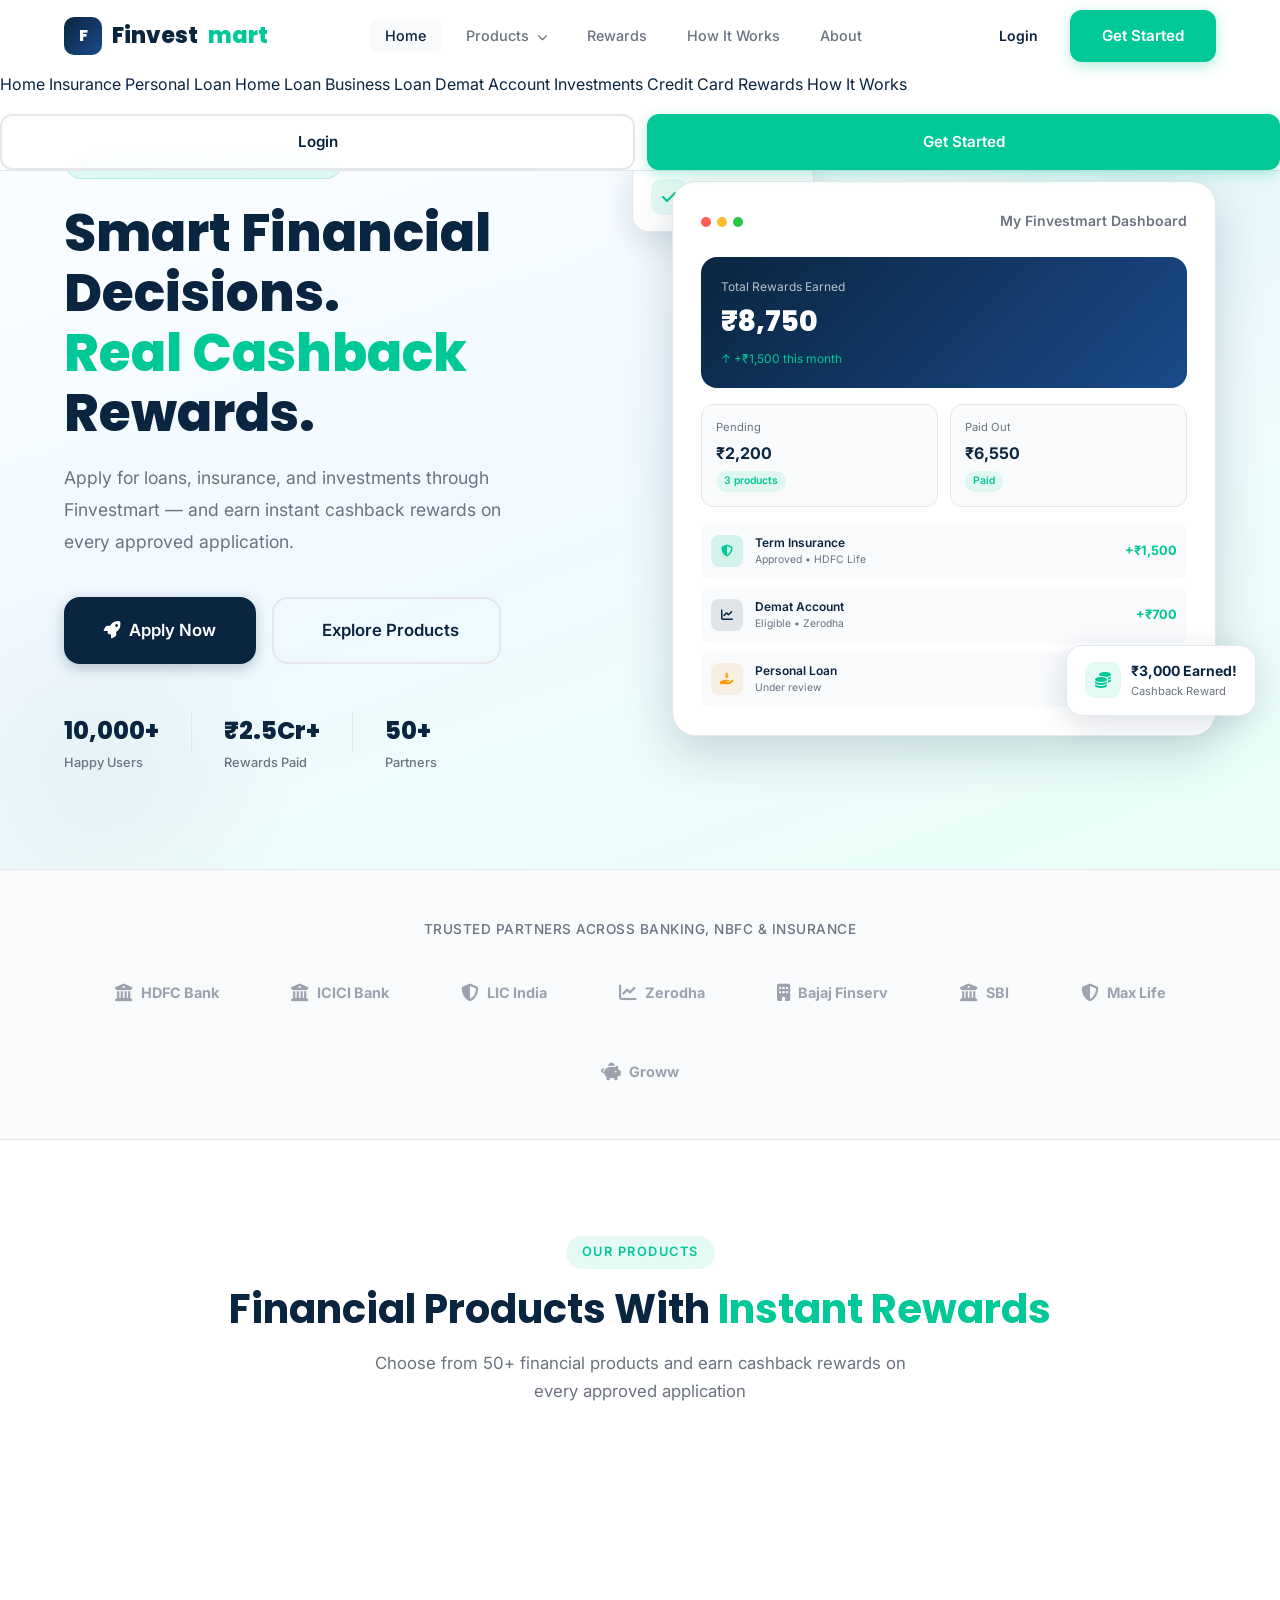
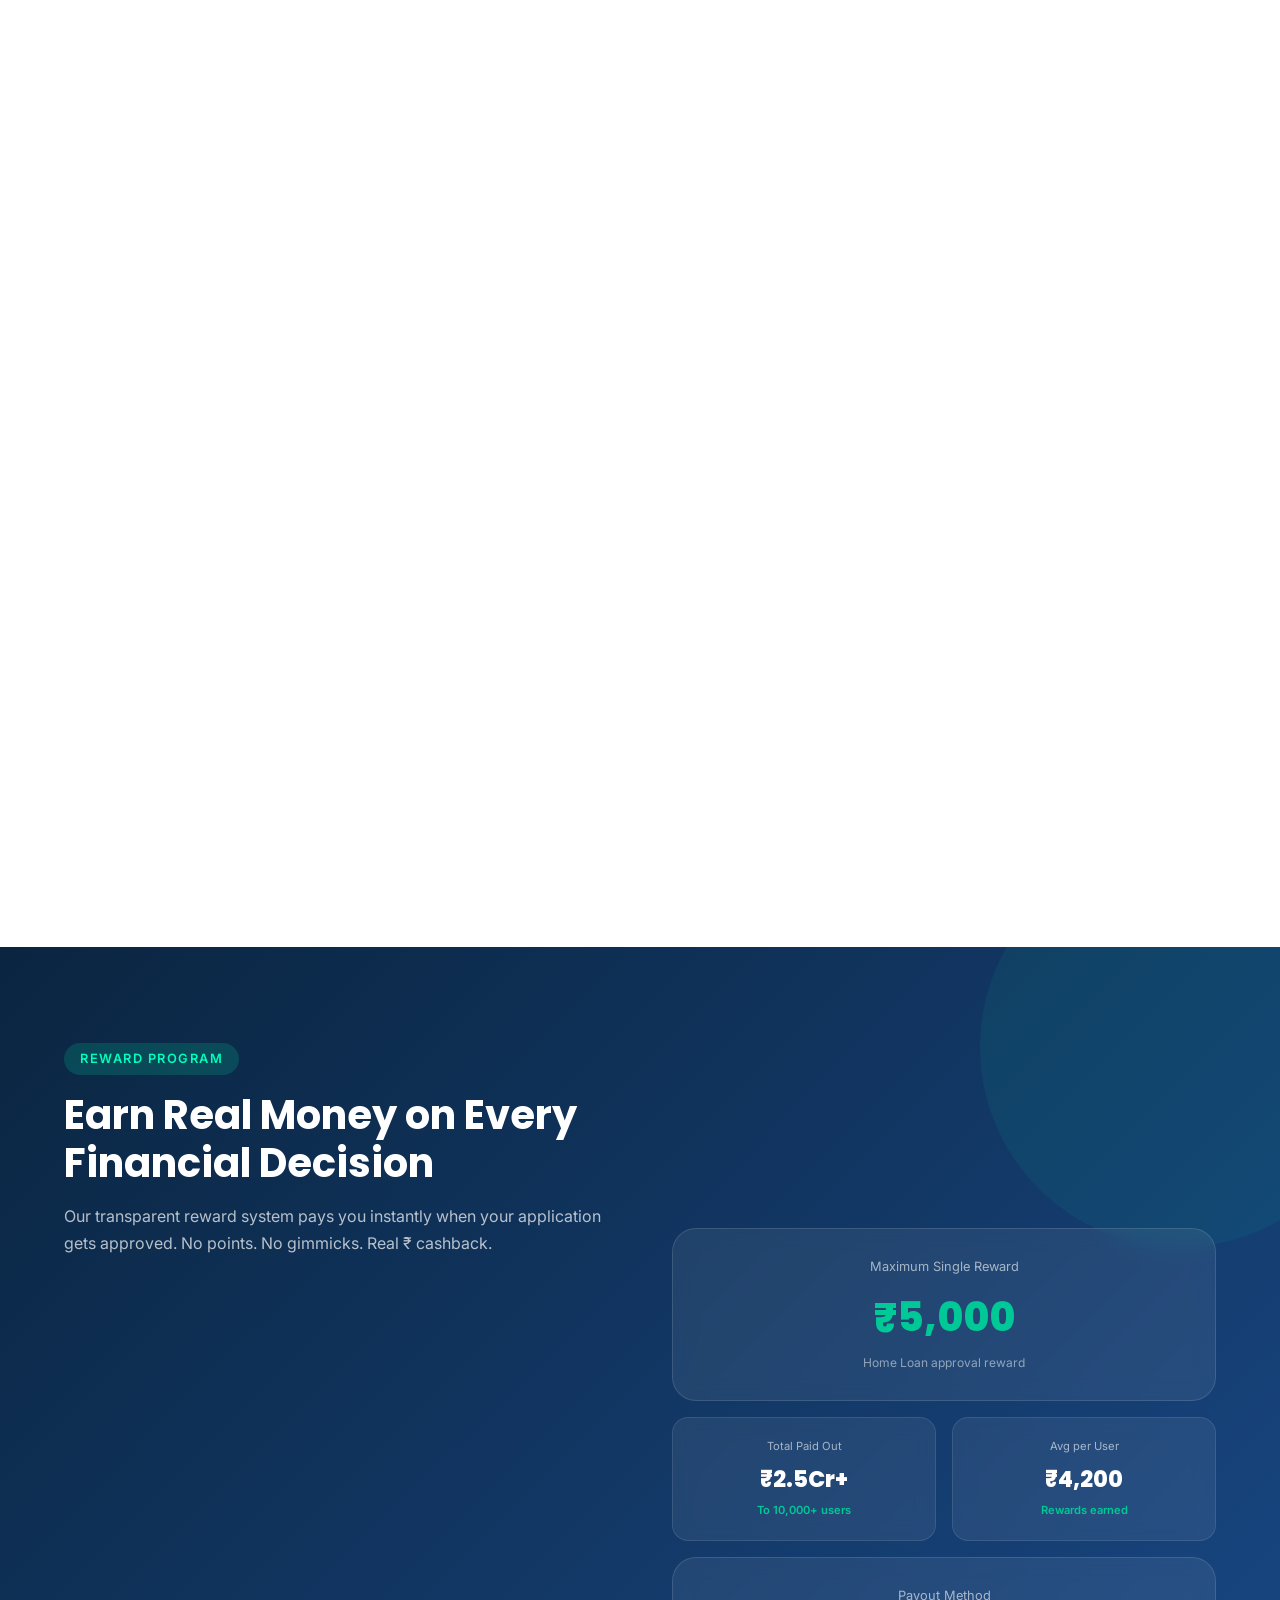
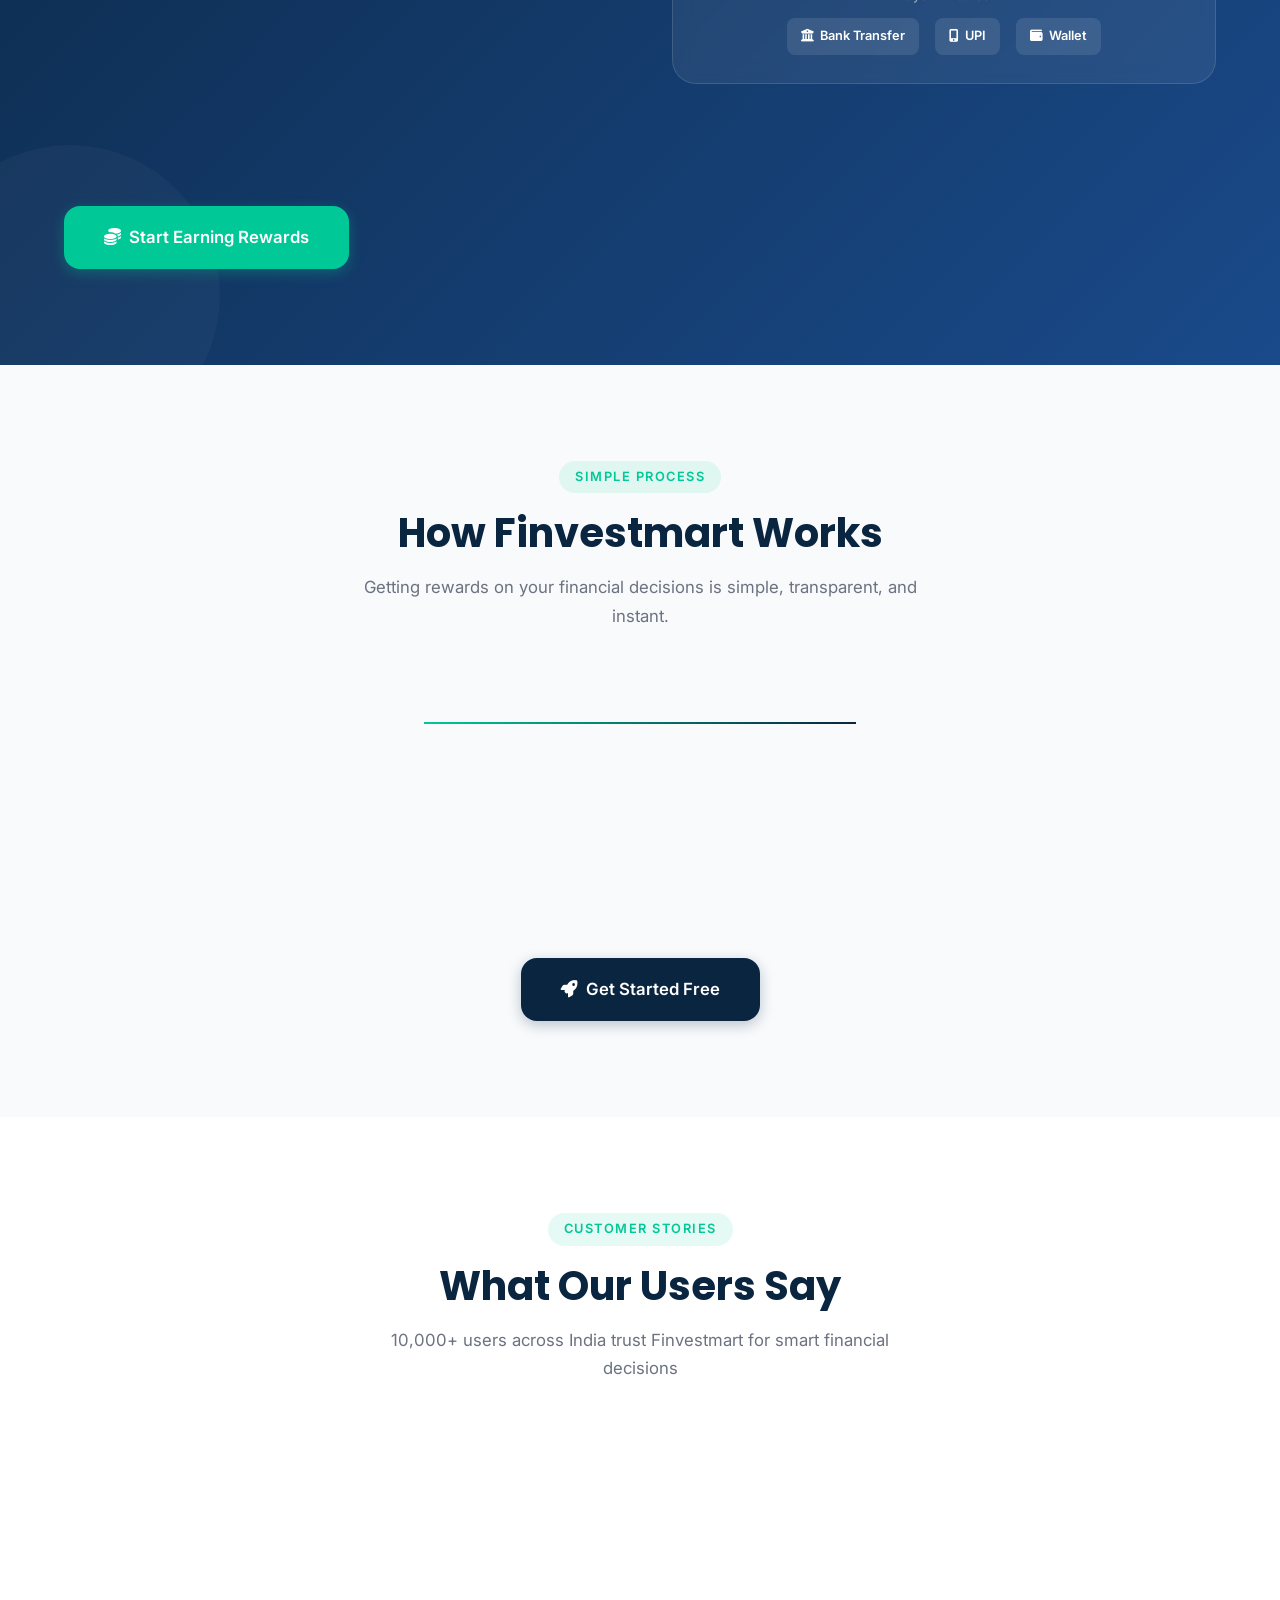
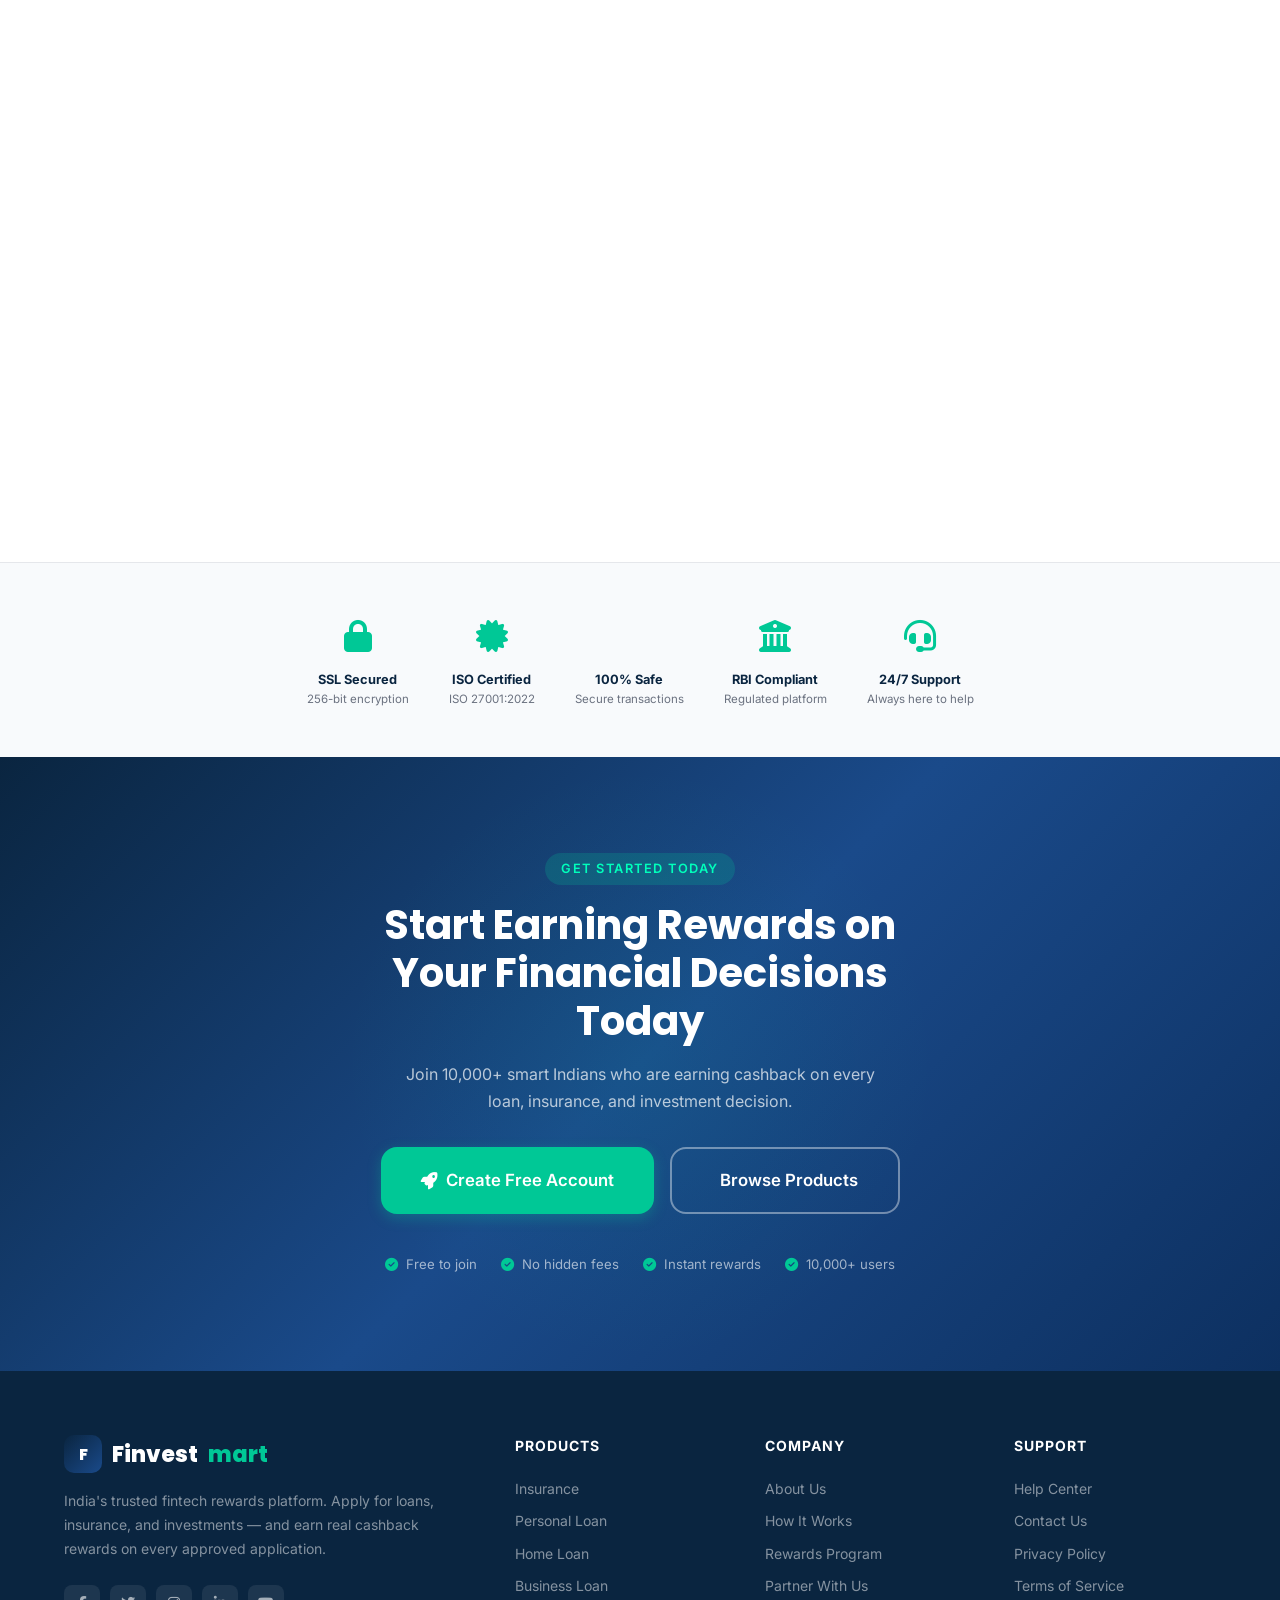
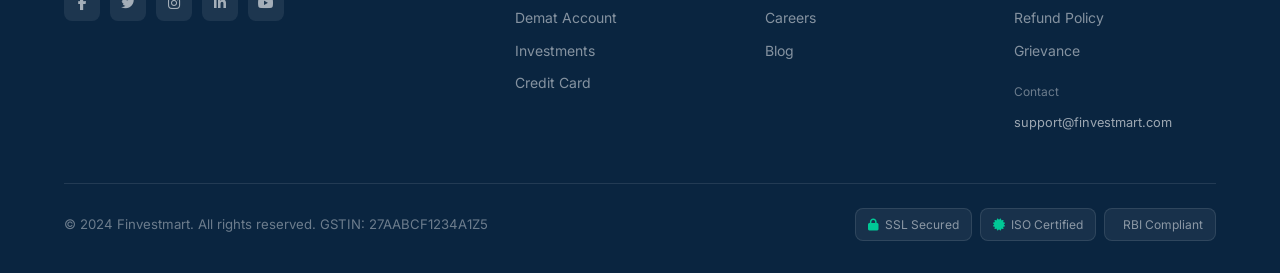
==== index.html @ ec71b77e "Build complete FinvestMart fintech website with reward system - Homepage with hero, products grid, r" ====
<!DOCTYPE html>
<html lang="en">
<head>
  <meta charset="UTF-8" />
  <meta name="viewport" content="width=device-width, initial-scale=1.0" />
  <title>Finvestmart – Smart Financial Decisions. Real Cashback Rewards.</title>
  <meta name="description" content="Apply for loans, insurance, and investments — and earn instant cashback rewards. India's trusted fintech reward platform." />
  <link rel="stylesheet" href="assets/css/style.css" />
  <link rel="stylesheet" href="https://cdnjs.cloudflare.com/ajax/libs/font-awesome/6.5.0/css/all.min.css" />
  <link rel="preconnect" href="https://fonts.googleapis.com" />
  <link rel="preconnect" href="https://fonts.gstatic.com" crossorigin />
  <link href="https://fonts.googleapis.com/css2?family=Inter:wght@300;400;500;600;700;800&family=Poppins:wght@300;400;500;600;700;800&display=swap" rel="stylesheet" />
  <style>
    /* Extra homepage-specific styles */
    .hero-stat-divider { width: 1px; height: 40px; background: var(--border-color); }
  </style>
</head>
<body>

  <!-- ======================================================
       NAVBAR
  ====================================================== -->
  <nav class="navbar">
    <div class="container">
      <div class="nav-inner">
        <a href="index.html" class="nav-logo">
          <div class="nav-logo-icon">F</div>
          Finvest<span>mart</span>
        </a>

        <ul class="nav-links">
          <li><a href="index.html" class="active">Home</a></li>
          <li class="nav-dropdown">
            <a href="#">Products <i class="fas fa-chevron-down" style="font-size:0.65rem;margin-left:4px;"></i></a>
            <div class="nav-dropdown-menu">
              <a href="products/insurance.html"><i class="fas fa-shield-halved"></i> Insurance</a>
              <a href="products/personal-loan.html"><i class="fas fa-hand-holding-dollar"></i> Personal Loan</a>
              <a href="products/home-loan.html"><i class="fas fa-house"></i> Home Loan</a>
              <a href="products/business-loan.html"><i class="fas fa-briefcase"></i> Business Loan</a>
              <a href="products/demat.html"><i class="fas fa-chart-line"></i> Demat Account</a>
              <a href="products/investments.html"><i class="fas fa-seedling"></i> Investments</a>
              <a href="products/credit-card.html"><i class="fas fa-credit-card"></i> Credit Card</a>
            </div>
          </li>
          <li><a href="#rewards">Rewards</a></li>
          <li><a href="#how-it-works">How It Works</a></li>
          <li><a href="#about">About</a></li>
        </ul>

        <div class="nav-actions">
          <a href="login.html" class="btn-login">Login</a>
          <a href="register.html" class="btn btn-accent">Get Started</a>
        </div>

        <button class="hamburger" aria-label="Menu">
          <span></span><span></span><span></span>
        </button>
      </div>
    </div>

    <!-- Mobile menu -->
    <div class="mobile-menu">
      <a href="index.html">Home</a>
      <a href="products/insurance.html">Insurance</a>
      <a href="products/personal-loan.html">Personal Loan</a>
      <a href="products/home-loan.html">Home Loan</a>
      <a href="products/business-loan.html">Business Loan</a>
      <a href="products/demat.html">Demat Account</a>
      <a href="products/investments.html">Investments</a>
      <a href="products/credit-card.html">Credit Card</a>
      <a href="#rewards">Rewards</a>
      <a href="#how-it-works">How It Works</a>
      <div style="display:flex;gap:12px;margin-top:16px;">
        <a href="login.html" class="btn btn-outline btn-full">Login</a>
        <a href="register.html" class="btn btn-accent btn-full">Get Started</a>
      </div>
    </div>
  </nav>

  <!-- ======================================================
       HERO SECTION
  ====================================================== -->
  <section class="hero">
    <div class="container">
      <div class="hero-inner">
        <!-- Hero Content -->
        <div class="hero-content">
          <div class="hero-badge">
            <i class="fas fa-star"></i>
            India's #1 Fintech Rewards Platform
          </div>

          <h1 class="hero-title">
            Smart Financial Decisions.<br>
            <span class="highlight">Real Cashback</span> Rewards.
          </h1>

          <p class="hero-subtitle">
            Apply for loans, insurance, and investments through Finvestmart — and earn instant cashback rewards on every approved application.
          </p>

          <div class="hero-cta">
            <a href="register.html" class="btn btn-primary btn-lg">
              <i class="fas fa-rocket"></i> Apply Now
            </a>
            <a href="#products" class="btn btn-outline btn-lg">
              <i class="fas fa-grid-2"></i> Explore Products
            </a>
          </div>

          <div class="hero-stats">
            <div class="hero-stat">
              <span class="hero-stat-value" data-target="10000" data-suffix="+">0</span>
              <span class="hero-stat-label">Happy Users</span>
            </div>
            <div class="hero-stat-divider"></div>
            <div class="hero-stat">
              <span class="hero-stat-value" data-prefix="₹" data-target="2.5" data-suffix="Cr+">₹0</span>
              <span class="hero-stat-label">Rewards Paid</span>
            </div>
            <div class="hero-stat-divider"></div>
            <div class="hero-stat">
              <span class="hero-stat-value" data-target="50" data-suffix="+">0</span>
              <span class="hero-stat-label">Partners</span>
            </div>
          </div>
        </div>

        <!-- Hero Visual (dashboard preview) -->
        <div class="hero-visual">
          <!-- Float card 1 -->
          <div class="hero-float-card card-1">
            <div class="float-card-icon green"><i class="fas fa-check"></i></div>
            <div class="float-card-text">
              <span class="float-card-value">Approved!</span>
              <span class="float-card-label">Personal Loan ₹5L</span>
            </div>
          </div>

          <!-- Dashboard mockup -->
          <div class="hero-dashboard">
            <div class="dashboard-header">
              <div class="dashboard-dots">
                <span></span><span></span><span></span>
              </div>
              <span class="dashboard-title">My Finvestmart Dashboard</span>
            </div>

            <div class="dashboard-balance">
              <div class="balance-label">Total Rewards Earned</div>
              <div class="balance-value">₹8,750</div>
              <div class="balance-change">↑ +₹1,500 this month</div>
            </div>

            <div class="dashboard-rewards-mini">
              <div class="reward-mini-card">
                <div class="reward-mini-label">Pending</div>
                <div class="reward-mini-value">₹2,200</div>
                <div class="reward-mini-badge">3 products</div>
              </div>
              <div class="reward-mini-card">
                <div class="reward-mini-label">Paid Out</div>
                <div class="reward-mini-value">₹6,550</div>
                <div class="reward-mini-badge">Paid</div>
              </div>
            </div>

            <div class="dashboard-activity">
              <div class="activity-item">
                <div class="activity-icon green"><i class="fas fa-shield-halved"></i></div>
                <div class="activity-info">
                  <div class="activity-name">Term Insurance</div>
                  <div class="activity-status">Approved • HDFC Life</div>
                </div>
                <div class="activity-amount">+₹1,500</div>
              </div>
              <div class="activity-item">
                <div class="activity-icon blue"><i class="fas fa-chart-line"></i></div>
                <div class="activity-info">
                  <div class="activity-name">Demat Account</div>
                  <div class="activity-status">Eligible • Zerodha</div>
                </div>
                <div class="activity-amount">+₹700</div>
              </div>
              <div class="activity-item">
                <div class="activity-icon orange"><i class="fas fa-hand-holding-dollar"></i></div>
                <div class="activity-info">
                  <div class="activity-name">Personal Loan</div>
                  <div class="activity-status">Under review</div>
                </div>
                <div class="activity-amount">+₹3,000</div>
              </div>
            </div>
          </div>

          <!-- Float card 2 -->
          <div class="hero-float-card card-2">
            <div class="float-card-icon green"><i class="fas fa-coins"></i></div>
            <div class="float-card-text">
              <span class="float-card-value">₹3,000 Earned!</span>
              <span class="float-card-label">Cashback Reward</span>
            </div>
          </div>
        </div>
      </div>
    </div>
  </section>

  <!-- ======================================================
       TRUST SECTION
  ====================================================== -->
  <section class="trust-section">
    <div class="container">
      <p class="trust-text">Trusted partners across banking, NBFC &amp; insurance</p>
      <div class="trust-logos">
        <div class="trust-logo"><i class="fas fa-university"></i> HDFC Bank</div>
        <div class="trust-logo"><i class="fas fa-university"></i> ICICI Bank</div>
        <div class="trust-logo"><i class="fas fa-shield-halved"></i> LIC India</div>
        <div class="trust-logo"><i class="fas fa-chart-line"></i> Zerodha</div>
        <div class="trust-logo"><i class="fas fa-building"></i> Bajaj Finserv</div>
        <div class="trust-logo"><i class="fas fa-university"></i> SBI</div>
        <div class="trust-logo"><i class="fas fa-shield-halved"></i> Max Life</div>
        <div class="trust-logo"><i class="fas fa-piggy-bank"></i> Groww</div>
      </div>
    </div>
  </section>

  <!-- ======================================================
       PRODUCTS SECTION
  ====================================================== -->
  <section class="section-padding" id="products">
    <div class="container">
      <div class="text-center">
        <span class="section-tag">Our Products</span>
        <h2 class="section-title">Financial Products With <span style="color:var(--accent-color)">Instant Rewards</span></h2>
        <p class="section-subtitle">Choose from 50+ financial products and earn cashback rewards on every approved application</p>
      </div>

      <div class="products-grid">

        <a href="products/insurance.html" class="product-card">
          <div class="product-icon blue"><i class="fas fa-shield-halved"></i></div>
          <h3 class="product-title">Life & Health Insurance</h3>
          <p class="product-desc">Term plans, health insurance, ULIP from 20+ top insurers. Protect your family while earning rewards.</p>
          <div class="product-reward"><i class="fas fa-coins"></i> Up to ₹1,500 cashback</div>
          <div class="product-link">Explore Plans <i class="fas fa-arrow-right"></i></div>
        </a>

        <a href="products/personal-loan.html" class="product-card">
          <div class="product-icon green"><i class="fas fa-hand-holding-dollar"></i></div>
          <h3 class="product-title">Personal Loan</h3>
          <p class="product-desc">Instant personal loans from ₹50,000 to ₹50 lakhs. Quick approval, minimal documents.</p>
          <div class="product-reward"><i class="fas fa-coins"></i> Up to ₹3,000 cashback</div>
          <div class="product-link">Apply Now <i class="fas fa-arrow-right"></i></div>
        </a>

        <a href="products/home-loan.html" class="product-card">
          <div class="product-icon purple"><i class="fas fa-house"></i></div>
          <h3 class="product-title">Home Loan</h3>
          <p class="product-desc">Flexible home loans from top banks and NBFCs. Best interest rates starting from 8.40% p.a.</p>
          <div class="product-reward"><i class="fas fa-coins"></i> Up to ₹5,000 cashback</div>
          <div class="product-link">Apply Now <i class="fas fa-arrow-right"></i></div>
        </a>

        <a href="products/business-loan.html" class="product-card">
          <div class="product-icon orange"><i class="fas fa-briefcase"></i></div>
          <h3 class="product-title">Business Loan</h3>
          <p class="product-desc">Fuel your business growth with unsecured business loans up to ₹2 crore. Fast disbursal.</p>
          <div class="product-reward"><i class="fas fa-coins"></i> Up to ₹4,000 cashback</div>
          <div class="product-link">Apply Now <i class="fas fa-arrow-right"></i></div>
        </a>

        <a href="products/demat.html" class="product-card">
          <div class="product-icon teal"><i class="fas fa-chart-line"></i></div>
          <h3 class="product-title">Demat Account</h3>
          <p class="product-desc">Open a free demat account with top brokers. Trade stocks, mutual funds, F&O seamlessly.</p>
          <div class="product-reward"><i class="fas fa-coins"></i> Up to ₹700 cashback</div>
          <div class="product-link">Open Account <i class="fas fa-arrow-right"></i></div>
        </a>

        <a href="products/investments.html" class="product-card">
          <div class="product-icon indigo"><i class="fas fa-seedling"></i></div>
          <h3 class="product-title">Mutual Funds & SIP</h3>
          <p class="product-desc">Invest in top-rated mutual funds. Start SIP from just ₹500/month and grow your wealth.</p>
          <div class="product-reward"><i class="fas fa-coins"></i> Up to ₹1,000 cashback</div>
          <div class="product-link">Start Investing <i class="fas fa-arrow-right"></i></div>
        </a>

        <a href="products/credit-card.html" class="product-card">
          <div class="product-icon red"><i class="fas fa-credit-card"></i></div>
          <h3 class="product-title">Credit Card</h3>
          <p class="product-desc">Premium credit cards with reward points, lounge access, and zero annual fees from top banks.</p>
          <div class="product-reward"><i class="fas fa-coins"></i> Up to ₹2,000 cashback</div>
          <div class="product-link">Get Card <i class="fas fa-arrow-right"></i></div>
        </a>

        <!-- View All Card -->
        <div class="product-card" style="background:var(--light-bg);display:flex;flex-direction:column;justify-content:center;align-items:center;text-align:center;gap:16px;border:2px dashed var(--border-color);">
          <div class="product-icon blue" style="margin-bottom:0;"><i class="fas fa-grid-2-plus"></i></div>
          <h3 class="product-title">More Products</h3>
          <p class="product-desc" style="font-size:0.825rem;">Vehicle Insurance, Gold Loans, FD, Credit Score, and 40+ more</p>
          <a href="register.html" class="btn btn-primary btn-sm">View All Products</a>
        </div>

      </div>
    </div>
  </section>

  <!-- ======================================================
       REWARDS SECTION
  ====================================================== -->
  <section class="rewards-section section-padding" id="rewards">
    <div class="container">
      <div class="rewards-inner">

        <div class="rewards-content">
          <span class="section-tag">Reward Program</span>
          <h2 class="section-title">Earn Real Money on Every Financial Decision</h2>
          <p>Our transparent reward system pays you instantly when your application gets approved. No points. No gimmicks. Real ₹ cashback.</p>

          <div class="rewards-list">
            <div class="reward-item">
              <div class="reward-item-icon"><i class="fas fa-shield-halved"></i></div>
              <div class="reward-item-info">
                <div class="reward-item-product">Life / Health Insurance</div>
                <div class="reward-item-desc">On policy issuance approval</div>
              </div>
              <div class="reward-item-amount">₹1,500</div>
            </div>

            <div class="reward-item">
              <div class="reward-item-icon"><i class="fas fa-hand-holding-dollar"></i></div>
              <div class="reward-item-info">
                <div class="reward-item-product">Personal Loan</div>
                <div class="reward-item-desc">On loan disbursement</div>
              </div>
              <div class="reward-item-amount">₹3,000</div>
            </div>

            <div class="reward-item">
              <div class="reward-item-icon"><i class="fas fa-house"></i></div>
              <div class="reward-item-info">
                <div class="reward-item-product">Home Loan</div>
                <div class="reward-item-desc">On sanction letter</div>
              </div>
              <div class="reward-item-amount">₹5,000</div>
            </div>

            <div class="reward-item">
              <div class="reward-item-icon"><i class="fas fa-chart-line"></i></div>
              <div class="reward-item-info">
                <div class="reward-item-product">Demat Account</div>
                <div class="reward-item-desc">On account activation</div>
              </div>
              <div class="reward-item-amount">₹700</div>
            </div>

            <div class="reward-item">
              <div class="reward-item-icon"><i class="fas fa-credit-card"></i></div>
              <div class="reward-item-info">
                <div class="reward-item-product">Credit Card</div>
                <div class="reward-item-desc">On card approval</div>
              </div>
              <div class="reward-item-amount">₹2,000</div>
            </div>
          </div>

          <a href="register.html" class="btn btn-accent btn-lg">
            <i class="fas fa-coins"></i> Start Earning Rewards
          </a>
        </div>

        <div class="rewards-visual">
          <div class="reward-big-card">
            <div class="reward-big-label">Maximum Single Reward</div>
            <div class="reward-big-amount">₹5,000</div>
            <div class="reward-big-sub">Home Loan approval reward</div>
          </div>

          <div class="reward-small-card">
            <div class="reward-small-label">Total Paid Out</div>
            <div class="reward-small-amount">₹2.5Cr+</div>
            <div class="reward-small-type">To 10,000+ users</div>
          </div>

          <div class="reward-small-card">
            <div class="reward-small-label">Avg per User</div>
            <div class="reward-small-amount">₹4,200</div>
            <div class="reward-small-type">Rewards earned</div>
          </div>

          <div class="reward-big-card" style="margin-top:0;">
            <div class="reward-big-label">Payout Method</div>
            <div style="display:flex;justify-content:center;gap:16px;flex-wrap:wrap;margin-top:12px;">
              <span style="background:rgba(255,255,255,0.1);color:#fff;padding:8px 14px;border-radius:8px;font-size:0.8rem;font-weight:600;"><i class="fas fa-university" style="margin-right:6px;"></i>Bank Transfer</span>
              <span style="background:rgba(255,255,255,0.1);color:#fff;padding:8px 14px;border-radius:8px;font-size:0.8rem;font-weight:600;"><i class="fas fa-mobile-alt" style="margin-right:6px;"></i>UPI</span>
              <span style="background:rgba(255,255,255,0.1);color:#fff;padding:8px 14px;border-radius:8px;font-size:0.8rem;font-weight:600;"><i class="fas fa-wallet" style="margin-right:6px;"></i>Wallet</span>
            </div>
          </div>
        </div>

      </div>
    </div>
  </section>

  <!-- ======================================================
       HOW IT WORKS
  ====================================================== -->
  <section class="section-padding" id="how-it-works" style="background:var(--light-bg);">
    <div class="container">
      <div class="text-center">
        <span class="section-tag">Simple Process</span>
        <h2 class="section-title">How Finvestmart Works</h2>
        <p class="section-subtitle">Getting rewards on your financial decisions is simple, transparent, and instant.</p>
      </div>

      <div class="steps-grid">
        <div class="step-card">
          <div class="step-number">1</div>
          <div class="step-icon"><i class="fas fa-user-plus"></i></div>
          <h3 class="step-title">Create Free Account</h3>
          <p class="step-desc">Sign up in 2 minutes with your mobile number and email. No documents needed to register.</p>
        </div>

        <div class="step-card">
          <div class="step-number">2</div>
          <div class="step-icon"><i class="fas fa-file-signature"></i></div>
          <h3 class="step-title">Apply for Products</h3>
          <p class="step-desc">Choose from 50+ financial products. Fill the form, submit documents, and track your application.</p>
        </div>

        <div class="step-card">
          <div class="step-number">3</div>
          <div class="step-icon"><i class="fas fa-coins"></i></div>
          <h3 class="step-title">Claim Your Reward</h3>
          <p class="step-desc">Once your application is approved, claim your cashback reward instantly via bank transfer or UPI.</p>
        </div>
      </div>

      <div class="text-center mt-48">
        <a href="register.html" class="btn btn-primary btn-lg">
          <i class="fas fa-rocket"></i> Get Started Free
        </a>
      </div>
    </div>
  </section>

  <!-- ======================================================
       TESTIMONIALS
  ====================================================== -->
  <section class="section-padding">
    <div class="container">
      <div class="text-center">
        <span class="section-tag">Customer Stories</span>
        <h2 class="section-title">What Our Users Say</h2>
        <p class="section-subtitle">10,000+ users across India trust Finvestmart for smart financial decisions</p>
      </div>

      <div class="testimonials-grid">

        <div class="testimonial-card">
          <div class="testimonial-stars">
            <i class="fas fa-star"></i><i class="fas fa-star"></i><i class="fas fa-star"></i>
            <i class="fas fa-star"></i><i class="fas fa-star"></i>
          </div>
          <p class="testimonial-text">"I applied for a personal loan through Finvestmart and got ₹3,000 cashback after disbursement. The process was smooth and the reward was credited to my bank account within 48 hours!"</p>
          <div class="testimonial-author">
            <div class="author-avatar avatar-blue">R</div>
            <div class="author-info">
              <div class="author-name">Rahul Sharma</div>
              <div class="author-role">IT Professional, Bangalore</div>
            </div>
          </div>
          <div class="testimonial-reward"><i class="fas fa-coins"></i> Earned ₹3,000 cashback</div>
        </div>

        <div class="testimonial-card">
          <div class="testimonial-stars">
            <i class="fas fa-star"></i><i class="fas fa-star"></i><i class="fas fa-star"></i>
            <i class="fas fa-star"></i><i class="fas fa-star"></i>
          </div>
          <p class="testimonial-text">"Bought term insurance for my family and earned ₹1,500 cashback. I was skeptical at first, but Finvestmart delivered the reward as promised. Genuine platform!"</p>
          <div class="testimonial-author">
            <div class="author-avatar avatar-green">P</div>
            <div class="author-info">
              <div class="author-name">Priya Nair</div>
              <div class="author-role">Business Owner, Chennai</div>
            </div>
          </div>
          <div class="testimonial-reward"><i class="fas fa-coins"></i> Earned ₹1,500 cashback</div>
        </div>

        <div class="testimonial-card">
          <div class="testimonial-stars">
            <i class="fas fa-star"></i><i class="fas fa-star"></i><i class="fas fa-star"></i>
            <i class="fas fa-star"></i><i class="fas fa-star-half-alt"></i>
          </div>
          <p class="testimonial-text">"Opened Zerodha demat account and got ₹700 reward. The dashboard makes it easy to track all applications and rewards in one place. Highly recommended!"</p>
          <div class="testimonial-author">
            <div class="author-avatar avatar-purple">A</div>
            <div class="author-info">
              <div class="author-name">Amit Verma</div>
              <div class="author-role">Stock Trader, Delhi</div>
            </div>
          </div>
          <div class="testimonial-reward"><i class="fas fa-coins"></i> Earned ₹700 cashback</div>
        </div>

        <div class="testimonial-card">
          <div class="testimonial-stars">
            <i class="fas fa-star"></i><i class="fas fa-star"></i><i class="fas fa-star"></i>
            <i class="fas fa-star"></i><i class="fas fa-star"></i>
          </div>
          <p class="testimonial-text">"Home loan was sanctioned and I got ₹5,000 cashback! This is the best financial platform I've used. Transparent process, no hidden conditions."</p>
          <div class="testimonial-author">
            <div class="author-avatar avatar-orange">S</div>
            <div class="author-info">
              <div class="author-name">Sunita Patel</div>
              <div class="author-role">Teacher, Ahmedabad</div>
            </div>
          </div>
          <div class="testimonial-reward"><i class="fas fa-coins"></i> Earned ₹5,000 cashback</div>
        </div>

      </div>
    </div>
  </section>

  <!-- ======================================================
       SECURITY TRUST BADGES
  ====================================================== -->
  <section style="padding:48px 0;background:var(--light-bg);border-top:1px solid var(--border-color);" id="about">
    <div class="container">
      <div style="display:flex;align-items:center;justify-content:center;gap:40px;flex-wrap:wrap;">
        <div style="text-align:center;">
          <div style="font-size:2rem;color:var(--accent-color);margin-bottom:8px;"><i class="fas fa-lock"></i></div>
          <div style="font-size:0.8rem;font-weight:700;color:var(--primary-color);">SSL Secured</div>
          <div style="font-size:0.72rem;color:var(--secondary-text);">256-bit encryption</div>
        </div>
        <div style="text-align:center;">
          <div style="font-size:2rem;color:var(--accent-color);margin-bottom:8px;"><i class="fas fa-certificate"></i></div>
          <div style="font-size:0.8rem;font-weight:700;color:var(--primary-color);">ISO Certified</div>
          <div style="font-size:0.72rem;color:var(--secondary-text);">ISO 27001:2022</div>
        </div>
        <div style="text-align:center;">
          <div style="font-size:2rem;color:var(--accent-color);margin-bottom:8px;"><i class="fas fa-shield-check"></i></div>
          <div style="font-size:0.8rem;font-weight:700;color:var(--primary-color);">100% Safe</div>
          <div style="font-size:0.72rem;color:var(--secondary-text);">Secure transactions</div>
        </div>
        <div style="text-align:center;">
          <div style="font-size:2rem;color:var(--accent-color);margin-bottom:8px;"><i class="fas fa-building-columns"></i></div>
          <div style="font-size:0.8rem;font-weight:700;color:var(--primary-color);">RBI Compliant</div>
          <div style="font-size:0.72rem;color:var(--secondary-text);">Regulated platform</div>
        </div>
        <div style="text-align:center;">
          <div style="font-size:2rem;color:var(--accent-color);margin-bottom:8px;"><i class="fas fa-headset"></i></div>
          <div style="font-size:0.8rem;font-weight:700;color:var(--primary-color);">24/7 Support</div>
          <div style="font-size:0.72rem;color:var(--secondary-text);">Always here to help</div>
        </div>
      </div>
    </div>
  </section>

  <!-- ======================================================
       CTA SECTION
  ====================================================== -->
  <section class="cta-section section-padding">
    <div class="container" style="position:relative;z-index:1;">
      <span class="section-tag">Get Started Today</span>
      <h2 class="section-title" style="color:#fff;max-width:600px;margin:0 auto 16px;">Start Earning Rewards on Your Financial Decisions Today</h2>
      <p style="color:rgba(255,255,255,0.7);font-size:1rem;max-width:480px;margin:0 auto;">Join 10,000+ smart Indians who are earning cashback on every loan, insurance, and investment decision.</p>

      <div class="cta-buttons">
        <a href="register.html" class="btn btn-accent btn-lg">
          <i class="fas fa-rocket"></i> Create Free Account
        </a>
        <a href="#products" class="btn btn-outline-white btn-lg">
          <i class="fas fa-grid-2"></i> Browse Products
        </a>
      </div>

      <div class="cta-trust">
        <div class="cta-trust-item"><i class="fas fa-check-circle"></i> Free to join</div>
        <div class="cta-trust-item"><i class="fas fa-check-circle"></i> No hidden fees</div>
        <div class="cta-trust-item"><i class="fas fa-check-circle"></i> Instant rewards</div>
        <div class="cta-trust-item"><i class="fas fa-check-circle"></i> 10,000+ users</div>
      </div>
    </div>
  </section>

  <!-- ======================================================
       FOOTER
  ====================================================== -->
  <footer class="footer">
    <div class="container">
      <div class="footer-grid">
        <div class="footer-brand">
          <div class="nav-logo" style="margin-bottom:16px;">
            <div class="nav-logo-icon">F</div>
            Finvest<span>mart</span>
          </div>
          <p>India's trusted fintech rewards platform. Apply for loans, insurance, and investments — and earn real cashback rewards on every approved application.</p>
          <div class="footer-socials">
            <a href="#" class="footer-social-link"><i class="fab fa-facebook-f"></i></a>
            <a href="#" class="footer-social-link"><i class="fab fa-twitter"></i></a>
            <a href="#" class="footer-social-link"><i class="fab fa-instagram"></i></a>
            <a href="#" class="footer-social-link"><i class="fab fa-linkedin-in"></i></a>
            <a href="#" class="footer-social-link"><i class="fab fa-youtube"></i></a>
          </div>
        </div>

        <div>
          <div class="footer-col-title">Products</div>
          <div class="footer-links">
            <a href="products/insurance.html">Insurance</a>
            <a href="products/personal-loan.html">Personal Loan</a>
            <a href="products/home-loan.html">Home Loan</a>
            <a href="products/business-loan.html">Business Loan</a>
            <a href="products/demat.html">Demat Account</a>
            <a href="products/investments.html">Investments</a>
            <a href="products/credit-card.html">Credit Card</a>
          </div>
        </div>

        <div>
          <div class="footer-col-title">Company</div>
          <div class="footer-links">
            <a href="#">About Us</a>
            <a href="#">How It Works</a>
            <a href="#">Rewards Program</a>
            <a href="#">Partner With Us</a>
            <a href="#">Careers</a>
            <a href="#">Blog</a>
          </div>
        </div>

        <div>
          <div class="footer-col-title">Support</div>
          <div class="footer-links">
            <a href="#">Help Center</a>
            <a href="#">Contact Us</a>
            <a href="#">Privacy Policy</a>
            <a href="#">Terms of Service</a>
            <a href="#">Refund Policy</a>
            <a href="#">Grievance</a>
          </div>
          <div style="margin-top:20px;">
            <div style="font-size:0.75rem;color:rgba(255,255,255,0.4);margin-bottom:8px;">Contact</div>
            <a href="mailto:support@finvestmart.com" style="font-size:0.8rem;color:rgba(255,255,255,0.6);">support@finvestmart.com</a>
          </div>
        </div>
      </div>

      <div class="footer-bottom">
        <p>© 2024 Finvestmart. All rights reserved. GSTIN: 27AABCF1234A1Z5</p>
        <div class="footer-badges">
          <div class="footer-badge"><i class="fas fa-lock"></i> SSL Secured</div>
          <div class="footer-badge"><i class="fas fa-certificate"></i> ISO Certified</div>
          <div class="footer-badge"><i class="fas fa-shield-check"></i> RBI Compliant</div>
        </div>
      </div>
    </div>
  </footer>

  <script src="assets/js/main.js"></script>
</body>
</html>
---- assets/css/style.css ----
/* ============================================================
   FINVESTMART - MAIN STYLESHEET
   Professional Fintech Platform
   ============================================================ */

/* Google Fonts */
@import url('https://fonts.googleapis.com/css2?family=Inter:wght@300;400;500;600;700;800&family=Poppins:wght@300;400;500;600;700;800&display=swap');

/* ============================================================
   CSS VARIABLES
   ============================================================ */
:root {
  --primary-bg: #FFFFFF;
  --primary-color: #0A2540;
  --accent-color: #00C896;
  --accent-hover: #00a87e;
  --secondary-text: #6B7280;
  --light-bg: #F8FAFC;
  --border-color: #E5E7EB;
  --shadow-sm: 0 1px 3px rgba(10, 37, 64, 0.08);
  --shadow-md: 0 4px 16px rgba(10, 37, 64, 0.10);
  --shadow-lg: 0 8px 32px rgba(10, 37, 64, 0.14);
  --shadow-xl: 0 16px 48px rgba(10, 37, 64, 0.18);
  --radius-sm: 8px;
  --radius-md: 12px;
  --radius-lg: 16px;
  --radius-xl: 24px;
  --transition: all 0.3s cubic-bezier(0.4, 0, 0.2, 1);
  --font-main: 'Inter', 'Poppins', -apple-system, sans-serif;
}

/* ============================================================
   RESET & BASE
   ============================================================ */
*, *::before, *::after { box-sizing: border-box; margin: 0; padding: 0; }
html { scroll-behavior: smooth; font-size: 16px; }
body {
  font-family: var(--font-main);
  background: var(--primary-bg);
  color: var(--primary-color);
  line-height: 1.6;
  -webkit-font-smoothing: antialiased;
  overflow-x: hidden;
}
a { text-decoration: none; color: inherit; }
ul { list-style: none; }
img { max-width: 100%; height: auto; display: block; }
button { cursor: pointer; font-family: inherit; border: none; outline: none; }
input, select, textarea { font-family: inherit; outline: none; }

/* ============================================================
   TYPOGRAPHY
   ============================================================ */
h1, h2, h3, h4, h5, h6 { font-family: 'Poppins', sans-serif; font-weight: 700; line-height: 1.2; color: var(--primary-color); }
h1 { font-size: clamp(2rem, 5vw, 3.5rem); }
h2 { font-size: clamp(1.75rem, 4vw, 2.75rem); }
h3 { font-size: clamp(1.25rem, 3vw, 1.75rem); }
h4 { font-size: 1.25rem; }
p { color: var(--secondary-text); font-size: 1rem; line-height: 1.7; }

/* ============================================================
   UTILITIES
   ============================================================ */
.container { max-width: 1200px; margin: 0 auto; padding: 0 24px; }
.section-padding { padding: 96px 0; }
.text-center { text-align: center; }
.text-white { color: #fff !important; }
.fw-700 { font-weight: 700; }
.mt-8 { margin-top: 8px; }
.mt-16 { margin-top: 16px; }
.mt-24 { margin-top: 24px; }
.mt-32 { margin-top: 32px; }
.mt-48 { margin-top: 48px; }
.mb-8 { margin-bottom: 8px; }
.mb-16 { margin-bottom: 16px; }
.mb-24 { margin-bottom: 24px; }
.mb-48 { margin-bottom: 48px; }

.section-tag {
  display: inline-block;
  background: rgba(0, 200, 150, 0.1);
  color: var(--accent-color);
  font-size: 0.8rem;
  font-weight: 600;
  letter-spacing: 1.5px;
  text-transform: uppercase;
  padding: 6px 16px;
  border-radius: 100px;
  margin-bottom: 16px;
}

.section-title {
  font-size: clamp(1.75rem, 4vw, 2.5rem);
  color: var(--primary-color);
  margin-bottom: 16px;
}

.section-subtitle {
  font-size: 1.05rem;
  color: var(--secondary-text);
  max-width: 560px;
  margin: 0 auto 56px;
}

/* ============================================================
   BUTTONS
   ============================================================ */
.btn {
  display: inline-flex;
  align-items: center;
  gap: 8px;
  padding: 14px 32px;
  font-size: 0.95rem;
  font-weight: 600;
  border-radius: var(--radius-md);
  transition: var(--transition);
  cursor: pointer;
  border: none;
  text-decoration: none;
}

.btn-primary {
  background: var(--primary-color);
  color: #fff;
  box-shadow: 0 4px 14px rgba(10, 37, 64, 0.25);
}
.btn-primary:hover {
  background: #0d3060;
  transform: translateY(-2px);
  box-shadow: 0 8px 24px rgba(10, 37, 64, 0.35);
}

.btn-accent {
  background: var(--accent-color);
  color: #fff;
  box-shadow: 0 4px 14px rgba(0, 200, 150, 0.3);
}
.btn-accent:hover {
  background: var(--accent-hover);
  transform: translateY(-2px);
  box-shadow: 0 8px 24px rgba(0, 200, 150, 0.4);
}

.btn-outline {
  background: transparent;
  color: var(--primary-color);
  border: 2px solid var(--border-color);
}
.btn-outline:hover {
  border-color: var(--primary-color);
  background: var(--light-bg);
  transform: translateY(-2px);
}

.btn-outline-white {
  background: transparent;
  color: #fff;
  border: 2px solid rgba(255,255,255,0.4);
}
.btn-outline-white:hover {
  background: rgba(255,255,255,0.1);
  border-color: #fff;
}

.btn-lg { padding: 18px 40px; font-size: 1.05rem; border-radius: var(--radius-lg); }
.btn-sm { padding: 10px 20px; font-size: 0.85rem; border-radius: var(--radius-sm); }
.btn-full { width: 100%; justify-content: center; }

/* ============================================================
   NAVBAR
   ============================================================ */
.navbar {
  position: fixed;
  top: 0;
  left: 0;
  right: 0;
  z-index: 1000;
  background: rgba(255, 255, 255, 0.95);
  backdrop-filter: blur(16px);
  -webkit-backdrop-filter: blur(16px);
  border-bottom: 1px solid var(--border-color);
  transition: var(--transition);
}

.navbar.scrolled {
  box-shadow: var(--shadow-md);
}

.nav-inner {
  display: flex;
  align-items: center;
  justify-content: space-between;
  height: 72px;
}

.nav-logo {
  display: flex;
  align-items: center;
  gap: 10px;
  font-family: 'Poppins', sans-serif;
  font-weight: 800;
  font-size: 1.4rem;
  color: var(--primary-color);
}

.nav-logo-icon {
  width: 38px;
  height: 38px;
  background: linear-gradient(135deg, var(--primary-color), #1a4a8a);
  border-radius: 10px;
  display: flex;
  align-items: center;
  justify-content: center;
  color: #fff;
  font-size: 1rem;
  font-weight: 800;
}

.nav-logo span { color: var(--accent-color); }

.nav-links {
  display: flex;
  align-items: center;
  gap: 8px;
}

.nav-links a {
  padding: 8px 16px;
  font-size: 0.9rem;
  font-weight: 500;
  color: var(--secondary-text);
  border-radius: var(--radius-sm);
  transition: var(--transition);
  position: relative;
}

.nav-links a:hover, .nav-links a.active {
  color: var(--primary-color);
  background: var(--light-bg);
}

.nav-dropdown {
  position: relative;
}

.nav-dropdown-menu {
  display: none;
  position: absolute;
  top: calc(100% + 8px);
  left: 50%;
  transform: translateX(-50%);
  background: #fff;
  border-radius: var(--radius-lg);
  box-shadow: var(--shadow-xl);
  border: 1px solid var(--border-color);
  padding: 12px;
  min-width: 220px;
  z-index: 100;
}

.nav-dropdown:hover .nav-dropdown-menu { display: block; }

.nav-dropdown-menu a {
  display: flex;
  align-items: center;
  gap: 10px;
  padding: 10px 14px;
  border-radius: var(--radius-sm);
  font-size: 0.875rem;
  color: var(--secondary-text);
  transition: var(--transition);
}

.nav-dropdown-menu a:hover {
  background: var(--light-bg);
  color: var(--primary-color);
}

.nav-dropdown-menu a i { width: 18px; color: var(--accent-color); }

.nav-actions {
  display: flex;
  align-items: center;
  gap: 12px;
}

.nav-actions .btn-login {
  padding: 10px 20px;
  font-size: 0.875rem;
  font-weight: 600;
  color: var(--primary-color);
  border-radius: var(--radius-md);
  transition: var(--transition);
  background: transparent;
}

.nav-actions .btn-login:hover { background: var(--light-bg); }

.hamburger {
  display: none;
  flex-direction: column;
  gap: 5px;
  background: none;
  padding: 6px;
  border-radius: var(--radius-sm);
}

.hamburger span {
  width: 24px;
  height: 2px;
  background: var(--primary-color);
  border-radius: 2px;
  transition: var(--transition);
  display: block;
}

/* ============================================================
   HERO SECTION
   ============================================================ */
.hero {
  padding-top: 144px;
  padding-bottom: 96px;
  background: linear-gradient(160deg, #FFFFFF 0%, #F0F9FF 50%, #E8FFF7 100%);
  position: relative;
  overflow: hidden;
}

.hero::before {
  content: '';
  position: absolute;
  top: -200px;
  right: -200px;
  width: 600px;
  height: 600px;
  background: radial-gradient(circle, rgba(0,200,150,0.06) 0%, transparent 70%);
  border-radius: 50%;
}

.hero::after {
  content: '';
  position: absolute;
  bottom: -100px;
  left: -100px;
  width: 400px;
  height: 400px;
  background: radial-gradient(circle, rgba(10,37,64,0.04) 0%, transparent 70%);
  border-radius: 50%;
}

.hero-inner {
  display: grid;
  grid-template-columns: 1fr 1fr;
  gap: 64px;
  align-items: center;
  position: relative;
  z-index: 1;
}

.hero-badge {
  display: inline-flex;
  align-items: center;
  gap: 8px;
  background: rgba(0, 200, 150, 0.1);
  border: 1px solid rgba(0, 200, 150, 0.2);
  color: #00a87e;
  font-size: 0.825rem;
  font-weight: 600;
  padding: 6px 14px;
  border-radius: 100px;
  margin-bottom: 24px;
}

.hero-badge i { font-size: 0.75rem; }

.hero-title {
  font-size: clamp(2.25rem, 5vw, 3.25rem);
  font-weight: 800;
  line-height: 1.15;
  color: var(--primary-color);
  margin-bottom: 20px;
}

.hero-title .highlight {
  color: var(--accent-color);
  position: relative;
}

.hero-subtitle {
  font-size: 1.1rem;
  color: var(--secondary-text);
  line-height: 1.8;
  margin-bottom: 40px;
  max-width: 480px;
}

.hero-cta {
  display: flex;
  gap: 16px;
  flex-wrap: wrap;
  margin-bottom: 48px;
}

.hero-stats {
  display: flex;
  gap: 32px;
  flex-wrap: wrap;
}

.hero-stat {
  display: flex;
  flex-direction: column;
  gap: 2px;
}

.hero-stat-value {
  font-size: 1.5rem;
  font-weight: 800;
  color: var(--primary-color);
  font-family: 'Poppins', sans-serif;
}

.hero-stat-label {
  font-size: 0.8rem;
  color: var(--secondary-text);
  font-weight: 500;
}

/* Hero Visual */
.hero-visual {
  position: relative;
}

.hero-dashboard {
  background: #fff;
  border-radius: var(--radius-xl);
  padding: 28px;
  box-shadow: var(--shadow-xl);
  border: 1px solid var(--border-color);
  position: relative;
}

.dashboard-header {
  display: flex;
  align-items: center;
  justify-content: space-between;
  margin-bottom: 24px;
}

.dashboard-title {
  font-size: 0.875rem;
  font-weight: 600;
  color: var(--secondary-text);
}

.dashboard-dots { display: flex; gap: 6px; }
.dashboard-dots span {
  width: 10px; height: 10px; border-radius: 50%;
}
.dashboard-dots span:nth-child(1) { background: #FF5F57; }
.dashboard-dots span:nth-child(2) { background: #FEBC2E; }
.dashboard-dots span:nth-child(3) { background: #28C840; }

.dashboard-balance {
  background: linear-gradient(135deg, var(--primary-color), #1a4a8a);
  border-radius: var(--radius-lg);
  padding: 20px;
  color: #fff;
  margin-bottom: 16px;
}

.balance-label { font-size: 0.75rem; opacity: 0.7; margin-bottom: 4px; }
.balance-value { font-size: 1.75rem; font-weight: 800; font-family: 'Poppins', sans-serif; }
.balance-change { font-size: 0.75rem; color: var(--accent-color); margin-top: 4px; }

.dashboard-rewards-mini {
  display: grid;
  grid-template-columns: 1fr 1fr;
  gap: 12px;
  margin-bottom: 16px;
}

.reward-mini-card {
  background: var(--light-bg);
  border-radius: var(--radius-md);
  padding: 14px;
  border: 1px solid var(--border-color);
}

.reward-mini-label { font-size: 0.7rem; color: var(--secondary-text); margin-bottom: 4px; }
.reward-mini-value { font-size: 1rem; font-weight: 700; color: var(--primary-color); }
.reward-mini-badge {
  display: inline-block;
  background: rgba(0,200,150,0.1);
  color: var(--accent-color);
  font-size: 0.65rem;
  font-weight: 600;
  padding: 2px 8px;
  border-radius: 100px;
  margin-top: 4px;
}

.dashboard-activity {
  display: flex;
  flex-direction: column;
  gap: 8px;
}

.activity-item {
  display: flex;
  align-items: center;
  gap: 12px;
  padding: 10px;
  border-radius: var(--radius-sm);
  background: var(--light-bg);
}

.activity-icon {
  width: 32px;
  height: 32px;
  border-radius: var(--radius-sm);
  display: flex;
  align-items: center;
  justify-content: center;
  font-size: 0.75rem;
  flex-shrink: 0;
}

.activity-icon.green { background: rgba(0,200,150,0.15); color: var(--accent-color); }
.activity-icon.blue { background: rgba(10,37,64,0.1); color: var(--primary-color); }
.activity-icon.orange { background: rgba(255,150,0,0.1); color: #ff9600; }

.activity-info { flex: 1; }
.activity-name { font-size: 0.75rem; font-weight: 600; color: var(--primary-color); }
.activity-status { font-size: 0.65rem; color: var(--secondary-text); }
.activity-amount { font-size: 0.8rem; font-weight: 700; color: var(--accent-color); }

/* Floating cards on hero */
.hero-float-card {
  position: absolute;
  background: #fff;
  border-radius: var(--radius-lg);
  padding: 14px 18px;
  box-shadow: var(--shadow-lg);
  border: 1px solid var(--border-color);
  display: flex;
  align-items: center;
  gap: 10px;
}

.hero-float-card.card-1 { top: -20px; left: -40px; }
.hero-float-card.card-2 { bottom: 20px; right: -40px; }

.float-card-icon {
  width: 36px;
  height: 36px;
  border-radius: 10px;
  display: flex;
  align-items: center;
  justify-content: center;
  font-size: 1rem;
}

.float-card-icon.green { background: rgba(0,200,150,0.1); color: var(--accent-color); }
.float-card-icon.blue { background: rgba(10,37,64,0.1); color: var(--primary-color); }

.float-card-text { display: flex; flex-direction: column; }
.float-card-value { font-size: 0.875rem; font-weight: 700; color: var(--primary-color); }
.float-card-label { font-size: 0.7rem; color: var(--secondary-text); }

/* ============================================================
   TRUST SECTION
   ============================================================ */
.trust-section {
  padding: 48px 0;
  background: var(--light-bg);
  border-top: 1px solid var(--border-color);
  border-bottom: 1px solid var(--border-color);
}

.trust-text {
  text-align: center;
  font-size: 0.85rem;
  color: var(--secondary-text);
  font-weight: 500;
  letter-spacing: 0.5px;
  margin-bottom: 32px;
  text-transform: uppercase;
}

.trust-logos {
  display: flex;
  align-items: center;
  justify-content: center;
  gap: 40px;
  flex-wrap: wrap;
}

.trust-logo {
  display: flex;
  align-items: center;
  gap: 8px;
  font-weight: 700;
  font-size: 0.9rem;
  color: #9CA3AF;
  transition: var(--transition);
  padding: 8px 16px;
  border-radius: var(--radius-sm);
}

.trust-logo:hover { color: var(--primary-color); }

.trust-logo i { font-size: 1.1rem; }

/* ============================================================
   PRODUCTS SECTION
   ============================================================ */
.products-grid {
  display: grid;
  grid-template-columns: repeat(auto-fit, minmax(280px, 1fr));
  gap: 24px;
  margin-top: 16px;
}

.product-card {
  background: #fff;
  border-radius: var(--radius-xl);
  padding: 28px;
  border: 1px solid var(--border-color);
  transition: var(--transition);
  cursor: pointer;
  position: relative;
  overflow: hidden;
}

.product-card::before {
  content: '';
  position: absolute;
  top: 0; left: 0; right: 0;
  height: 3px;
  background: linear-gradient(90deg, var(--accent-color), #00a0d4);
  transform: scaleX(0);
  transform-origin: left;
  transition: var(--transition);
}

.product-card:hover {
  transform: translateY(-4px);
  box-shadow: var(--shadow-xl);
  border-color: transparent;
}

.product-card:hover::before { transform: scaleX(1); }

.product-icon {
  width: 56px;
  height: 56px;
  border-radius: var(--radius-lg);
  display: flex;
  align-items: center;
  justify-content: center;
  font-size: 1.4rem;
  margin-bottom: 20px;
}

.product-icon.blue { background: rgba(10,37,64,0.08); color: var(--primary-color); }
.product-icon.green { background: rgba(0,200,150,0.1); color: var(--accent-color); }
.product-icon.purple { background: rgba(139,92,246,0.1); color: #8B5CF6; }
.product-icon.orange { background: rgba(245,158,11,0.1); color: #F59E0B; }
.product-icon.red { background: rgba(239,68,68,0.1); color: #EF4444; }
.product-icon.teal { background: rgba(20,184,166,0.1); color: #14B8A6; }
.product-icon.indigo { background: rgba(99,102,241,0.1); color: #6366F1; }

.product-title {
  font-size: 1.1rem;
  font-weight: 700;
  margin-bottom: 8px;
  color: var(--primary-color);
}

.product-desc {
  font-size: 0.875rem;
  color: var(--secondary-text);
  line-height: 1.6;
  margin-bottom: 16px;
}

.product-reward {
  display: inline-flex;
  align-items: center;
  gap: 6px;
  background: rgba(0,200,150,0.1);
  color: #00a87e;
  font-size: 0.8rem;
  font-weight: 700;
  padding: 6px 14px;
  border-radius: 100px;
  margin-bottom: 20px;
}

.product-reward i { font-size: 0.7rem; }

.product-link {
  display: flex;
  align-items: center;
  gap: 6px;
  font-size: 0.875rem;
  font-weight: 600;
  color: var(--primary-color);
  transition: var(--transition);
}

.product-link:hover { gap: 10px; color: var(--accent-color); }
.product-link i { font-size: 0.75rem; }

/* ============================================================
   REWARDS SECTION
   ============================================================ */
.rewards-section {
  background: linear-gradient(135deg, var(--primary-color) 0%, #1a4a8a 100%);
  position: relative;
  overflow: hidden;
}

.rewards-section::before {
  content: '';
  position: absolute;
  top: -100px; right: -100px;
  width: 400px; height: 400px;
  background: rgba(0,200,150,0.08);
  border-radius: 50%;
}

.rewards-section::after {
  content: '';
  position: absolute;
  bottom: -80px; left: -80px;
  width: 300px; height: 300px;
  background: rgba(255,255,255,0.03);
  border-radius: 50%;
}

.rewards-inner {
  display: grid;
  grid-template-columns: 1fr 1fr;
  gap: 64px;
  align-items: center;
  position: relative;
  z-index: 1;
}

.rewards-content .section-tag { background: rgba(0,200,150,0.2); color: #00ffbb; }
.rewards-content .section-title { color: #fff; }
.rewards-content p { color: rgba(255,255,255,0.7); }

.rewards-list { margin: 32px 0; display: flex; flex-direction: column; gap: 16px; }

.reward-item {
  display: flex;
  align-items: center;
  gap: 16px;
  background: rgba(255,255,255,0.07);
  border: 1px solid rgba(255,255,255,0.1);
  backdrop-filter: blur(10px);
  border-radius: var(--radius-lg);
  padding: 18px 22px;
  transition: var(--transition);
}

.reward-item:hover {
  background: rgba(255,255,255,0.12);
  transform: translateX(4px);
}

.reward-item-icon {
  width: 46px; height: 46px;
  background: rgba(0,200,150,0.2);
  border-radius: var(--radius-md);
  display: flex;
  align-items: center;
  justify-content: center;
  color: var(--accent-color);
  font-size: 1.1rem;
  flex-shrink: 0;
}

.reward-item-info { flex: 1; }
.reward-item-product { font-size: 0.875rem; font-weight: 600; color: #fff; }
.reward-item-desc { font-size: 0.775rem; color: rgba(255,255,255,0.6); }
.reward-item-amount { font-size: 1.1rem; font-weight: 800; color: var(--accent-color); white-space: nowrap; font-family: 'Poppins', sans-serif; }

.rewards-visual {
  display: grid;
  grid-template-columns: 1fr 1fr;
  gap: 16px;
}

.reward-big-card {
  grid-column: span 2;
  background: rgba(255,255,255,0.07);
  border: 1px solid rgba(255,255,255,0.12);
  border-radius: var(--radius-xl);
  padding: 28px;
  backdrop-filter: blur(10px);
  text-align: center;
}

.reward-big-label { font-size: 0.8rem; color: rgba(255,255,255,0.6); margin-bottom: 8px; }
.reward-big-amount { font-size: 2.5rem; font-weight: 800; color: var(--accent-color); font-family: 'Poppins', sans-serif; }
.reward-big-sub { font-size: 0.75rem; color: rgba(255,255,255,0.5); margin-top: 4px; }

.reward-small-card {
  background: rgba(255,255,255,0.07);
  border: 1px solid rgba(255,255,255,0.1);
  border-radius: var(--radius-lg);
  padding: 20px;
  backdrop-filter: blur(10px);
  text-align: center;
}

.reward-small-label { font-size: 0.7rem; color: rgba(255,255,255,0.6); margin-bottom: 6px; }
.reward-small-amount { font-size: 1.4rem; font-weight: 800; color: #fff; font-family: 'Poppins', sans-serif; }
.reward-small-type { font-size: 0.7rem; color: var(--accent-color); margin-top: 4px; font-weight: 600; }

/* ============================================================
   HOW IT WORKS
   ============================================================ */
.steps-grid {
  display: grid;
  grid-template-columns: repeat(3, 1fr);
  gap: 32px;
  position: relative;
  margin-top: 16px;
}

.steps-grid::before {
  content: '';
  position: absolute;
  top: 36px;
  left: calc(33.33% - 24px);
  right: calc(33.33% - 24px);
  height: 2px;
  background: linear-gradient(90deg, var(--accent-color), var(--primary-color));
  z-index: 0;
}

.step-card {
  text-align: center;
  position: relative;
  z-index: 1;
}

.step-number {
  width: 72px; height: 72px;
  background: linear-gradient(135deg, var(--primary-color), #1a4a8a);
  border-radius: 50%;
  display: flex;
  align-items: center;
  justify-content: center;
  font-size: 1.4rem;
  font-weight: 800;
  color: #fff;
  margin: 0 auto 24px;
  font-family: 'Poppins', sans-serif;
  box-shadow: 0 8px 24px rgba(10,37,64,0.2);
  position: relative;
}

.step-number::after {
  content: '';
  position: absolute;
  inset: -4px;
  border-radius: 50%;
  border: 2px dashed rgba(0,200,150,0.3);
}

.step-icon {
  font-size: 1.5rem;
  margin-bottom: 16px;
  color: var(--accent-color);
}

.step-title { font-size: 1.1rem; font-weight: 700; margin-bottom: 8px; }
.step-desc { font-size: 0.875rem; color: var(--secondary-text); line-height: 1.6; }

/* ============================================================
   TESTIMONIALS
   ============================================================ */
.testimonials-grid {
  display: grid;
  grid-template-columns: repeat(auto-fit, minmax(300px, 1fr));
  gap: 24px;
  margin-top: 16px;
}

.testimonial-card {
  background: #fff;
  border-radius: var(--radius-xl);
  padding: 28px;
  border: 1px solid var(--border-color);
  transition: var(--transition);
  box-shadow: var(--shadow-sm);
}

.testimonial-card:hover {
  transform: translateY(-4px);
  box-shadow: var(--shadow-lg);
}

.testimonial-stars {
  display: flex;
  gap: 4px;
  margin-bottom: 16px;
}

.testimonial-stars i { color: #F59E0B; font-size: 0.875rem; }

.testimonial-text {
  font-size: 0.9rem;
  color: var(--secondary-text);
  line-height: 1.7;
  margin-bottom: 20px;
  font-style: italic;
}

.testimonial-author {
  display: flex;
  align-items: center;
  gap: 12px;
}

.author-avatar {
  width: 44px; height: 44px;
  border-radius: 50%;
  display: flex;
  align-items: center;
  justify-content: center;
  font-size: 1rem;
  font-weight: 700;
  color: #fff;
  flex-shrink: 0;
}

.avatar-blue { background: linear-gradient(135deg, var(--primary-color), #1a4a8a); }
.avatar-green { background: linear-gradient(135deg, var(--accent-color), #00a87e); }
.avatar-purple { background: linear-gradient(135deg, #8B5CF6, #6D28D9); }
.avatar-orange { background: linear-gradient(135deg, #F59E0B, #D97706); }

.author-info {}
.author-name { font-size: 0.9rem; font-weight: 700; color: var(--primary-color); }
.author-role { font-size: 0.775rem; color: var(--secondary-text); }

.testimonial-reward {
  display: inline-flex;
  align-items: center;
  gap: 6px;
  background: rgba(0,200,150,0.1);
  color: var(--accent-color);
  font-size: 0.75rem;
  font-weight: 600;
  padding: 4px 10px;
  border-radius: 100px;
  margin-top: 12px;
}

/* ============================================================
   CTA SECTION
   ============================================================ */
.cta-section {
  background: linear-gradient(135deg, #0A2540 0%, #1a4a8a 50%, #0d3060 100%);
  text-align: center;
  position: relative;
  overflow: hidden;
}

.cta-section::before {
  content: '';
  position: absolute;
  top: 50%; left: 50%;
  transform: translate(-50%, -50%);
  width: 600px; height: 600px;
  background: radial-gradient(circle, rgba(0,200,150,0.08) 0%, transparent 70%);
}

.cta-section h2 { color: #fff; }
.cta-section p { color: rgba(255,255,255,0.7); }
.cta-section .section-tag { background: rgba(0,200,150,0.2); color: #00ffbb; }
.cta-buttons { display: flex; gap: 16px; justify-content: center; flex-wrap: wrap; margin-top: 32px; }

.cta-trust {
  display: flex;
  align-items: center;
  justify-content: center;
  gap: 24px;
  margin-top: 40px;
  flex-wrap: wrap;
}

.cta-trust-item {
  display: flex;
  align-items: center;
  gap: 8px;
  color: rgba(255,255,255,0.6);
  font-size: 0.825rem;
}

.cta-trust-item i { color: var(--accent-color); }

/* ============================================================
   FOOTER
   ============================================================ */
.footer {
  background: var(--primary-color);
  padding: 64px 0 32px;
}

.footer-grid {
  display: grid;
  grid-template-columns: 2fr 1fr 1fr 1fr;
  gap: 48px;
  margin-bottom: 48px;
}

.footer-brand .nav-logo { color: #fff; margin-bottom: 16px; }
.footer-brand .nav-logo span { color: var(--accent-color); }
.footer-brand p { font-size: 0.875rem; color: rgba(255,255,255,0.5); line-height: 1.7; margin-bottom: 24px; }

.footer-socials {
  display: flex;
  gap: 10px;
}

.footer-social-link {
  width: 36px; height: 36px;
  background: rgba(255,255,255,0.08);
  border-radius: var(--radius-sm);
  display: flex;
  align-items: center;
  justify-content: center;
  color: rgba(255,255,255,0.6);
  font-size: 0.875rem;
  transition: var(--transition);
}

.footer-social-link:hover {
  background: var(--accent-color);
  color: #fff;
}

.footer-col-title {
  font-size: 0.875rem;
  font-weight: 700;
  color: #fff;
  margin-bottom: 20px;
  text-transform: uppercase;
  letter-spacing: 1px;
}

.footer-links { display: flex; flex-direction: column; gap: 10px; }
.footer-links a {
  font-size: 0.875rem;
  color: rgba(255,255,255,0.5);
  transition: var(--transition);
}
.footer-links a:hover { color: var(--accent-color); padding-left: 4px; }

.footer-bottom {
  border-top: 1px solid rgba(255,255,255,0.1);
  padding-top: 24px;
  display: flex;
  align-items: center;
  justify-content: space-between;
  flex-wrap: gap;
  gap: 16px;
}

.footer-bottom p { font-size: 0.825rem; color: rgba(255,255,255,0.4); }

.footer-badges { display: flex; gap: 8px; }
.footer-badge {
  display: inline-flex;
  align-items: center;
  gap: 6px;
  background: rgba(255,255,255,0.06);
  border: 1px solid rgba(255,255,255,0.1);
  padding: 6px 12px;
  border-radius: var(--radius-sm);
  font-size: 0.75rem;
  color: rgba(255,255,255,0.5);
}
.footer-badge i { color: var(--accent-color); }

/* ============================================================
   FORM STYLES
   ============================================================ */
.form-group {
  display: flex;
  flex-direction: column;
  gap: 6px;
  margin-bottom: 20px;
}

.form-label {
  font-size: 0.875rem;
  font-weight: 600;
  color: var(--primary-color);
}

.form-input {
  width: 100%;
  padding: 13px 16px;
  font-size: 0.9rem;
  border: 1.5px solid var(--border-color);
  border-radius: var(--radius-md);
  background: var(--light-bg);
  color: var(--primary-color);
  transition: var(--transition);
}

.form-input:focus {
  border-color: var(--primary-color);
  background: #fff;
  box-shadow: 0 0 0 3px rgba(10, 37, 64, 0.06);
}

.form-input::placeholder { color: #9CA3AF; }

.form-select {
  appearance: none;
  background-image: url("data:image/svg+xml,%3Csvg xmlns='http://www.w3.org/2000/svg' width='12' height='12' viewBox='0 0 12 12'%3E%3Cpath fill='%236B7280' d='M6 8L1 3h10z'/%3E%3C/svg%3E");
  background-repeat: no-repeat;
  background-position: right 14px center;
  padding-right: 40px;
}

.form-row {
  display: grid;
  grid-template-columns: 1fr 1fr;
  gap: 16px;
}

/* ============================================================
   AUTH PAGES
   ============================================================ */
.auth-page {
  min-height: 100vh;
  display: flex;
  align-items: center;
  background: linear-gradient(135deg, #F0F9FF 0%, #E8FFF7 100%);
  padding: 48px 0;
}

.auth-container {
  display: grid;
  grid-template-columns: 1fr 1fr;
  gap: 0;
  max-width: 960px;
  margin: 0 auto;
  background: #fff;
  border-radius: var(--radius-xl);
  box-shadow: var(--shadow-xl);
  overflow: hidden;
}

.auth-left {
  background: linear-gradient(135deg, var(--primary-color), #1a4a8a);
  padding: 56px 40px;
  display: flex;
  flex-direction: column;
  justify-content: space-between;
}

.auth-left-title { font-size: 1.75rem; color: #fff; margin-bottom: 12px; }
.auth-left-sub { font-size: 0.9rem; color: rgba(255,255,255,0.65); line-height: 1.7; }

.auth-benefits { margin-top: 40px; display: flex; flex-direction: column; gap: 16px; }
.auth-benefit {
  display: flex;
  align-items: center;
  gap: 12px;
  color: rgba(255,255,255,0.8);
  font-size: 0.875rem;
}
.auth-benefit i { color: var(--accent-color); font-size: 1rem; }

.auth-right { padding: 56px 40px; }
.auth-right-title { font-size: 1.5rem; font-weight: 700; margin-bottom: 4px; }
.auth-right-sub { font-size: 0.875rem; color: var(--secondary-text); margin-bottom: 32px; }

.form-divider {
  text-align: center;
  position: relative;
  margin: 24px 0;
}
.form-divider::before {
  content: '';
  position: absolute;
  top: 50%; left: 0; right: 0;
  height: 1px;
  background: var(--border-color);
}
.form-divider span {
  background: #fff;
  padding: 0 12px;
  font-size: 0.8rem;
  color: var(--secondary-text);
  position: relative;
}

.auth-footer { font-size: 0.875rem; color: var(--secondary-text); text-align: center; margin-top: 24px; }
.auth-footer a { color: var(--primary-color); font-weight: 600; }
.auth-footer a:hover { color: var(--accent-color); }

/* ============================================================
   DASHBOARD
   ============================================================ */
.dashboard-page {
  min-height: 100vh;
  background: var(--light-bg);
  display: flex;
}

.sidebar {
  width: 260px;
  background: #fff;
  border-right: 1px solid var(--border-color);
  position: fixed;
  top: 0;
  left: 0;
  bottom: 0;
  z-index: 200;
  display: flex;
  flex-direction: column;
  overflow-y: auto;
  transition: var(--transition);
}

.sidebar-logo {
  padding: 24px 20px;
  border-bottom: 1px solid var(--border-color);
  display: flex;
  align-items: center;
  gap: 10px;
  font-family: 'Poppins', sans-serif;
  font-weight: 800;
  font-size: 1.2rem;
  color: var(--primary-color);
}

.sidebar-nav {
  padding: 20px 12px;
  flex: 1;
}

.sidebar-section-title {
  font-size: 0.7rem;
  font-weight: 700;
  text-transform: uppercase;
  letter-spacing: 1px;
  color: var(--secondary-text);
  padding: 0 8px;
  margin: 16px 0 8px;
}

.sidebar-link {
  display: flex;
  align-items: center;
  gap: 10px;
  padding: 10px 12px;
  border-radius: var(--radius-md);
  font-size: 0.875rem;
  font-weight: 500;
  color: var(--secondary-text);
  transition: var(--transition);
  margin-bottom: 2px;
  cursor: pointer;
}

.sidebar-link i { width: 18px; text-align: center; }

.sidebar-link:hover, .sidebar-link.active {
  background: rgba(10, 37, 64, 0.06);
  color: var(--primary-color);
}

.sidebar-link.active {
  background: var(--primary-color);
  color: #fff;
}

.sidebar-badge {
  margin-left: auto;
  background: var(--accent-color);
  color: #fff;
  font-size: 0.65rem;
  font-weight: 700;
  padding: 2px 7px;
  border-radius: 100px;
}

.sidebar-user {
  padding: 16px 20px;
  border-top: 1px solid var(--border-color);
  display: flex;
  align-items: center;
  gap: 10px;
}

.sidebar-user-avatar {
  width: 38px; height: 38px;
  background: linear-gradient(135deg, var(--primary-color), #1a4a8a);
  border-radius: 50%;
  display: flex;
  align-items: center;
  justify-content: center;
  color: #fff;
  font-size: 0.875rem;
  font-weight: 700;
}

.sidebar-user-info { flex: 1; overflow: hidden; }
.sidebar-user-name { font-size: 0.875rem; font-weight: 600; color: var(--primary-color); white-space: nowrap; overflow: hidden; text-overflow: ellipsis; }
.sidebar-user-email { font-size: 0.75rem; color: var(--secondary-text); white-space: nowrap; overflow: hidden; text-overflow: ellipsis; }

.dashboard-main {
  margin-left: 260px;
  flex: 1;
  padding: 32px;
  min-height: 100vh;
}

.dashboard-topbar {
  display: flex;
  align-items: center;
  justify-content: space-between;
  margin-bottom: 32px;
}

.dashboard-greeting h1 { font-size: 1.5rem; margin-bottom: 4px; }
.dashboard-greeting p { font-size: 0.875rem; color: var(--secondary-text); }

.dashboard-actions { display: flex; gap: 12px; }

.stats-grid {
  display: grid;
  grid-template-columns: repeat(4, 1fr);
  gap: 20px;
  margin-bottom: 32px;
}

.stat-card {
  background: #fff;
  border-radius: var(--radius-lg);
  padding: 24px;
  border: 1px solid var(--border-color);
  display: flex;
  flex-direction: column;
  gap: 8px;
}

.stat-card-header { display: flex; align-items: center; justify-content: space-between; }
.stat-card-label { font-size: 0.8rem; font-weight: 600; color: var(--secondary-text); text-transform: uppercase; letter-spacing: 0.5px; }

.stat-card-icon {
  width: 36px; height: 36px;
  border-radius: var(--radius-sm);
  display: flex;
  align-items: center;
  justify-content: center;
  font-size: 0.9rem;
}

.stat-card-value { font-size: 1.75rem; font-weight: 800; color: var(--primary-color); font-family: 'Poppins', sans-serif; }
.stat-card-change { font-size: 0.75rem; display: flex; align-items: center; gap: 4px; }
.stat-card-change.positive { color: var(--accent-color); }
.stat-card-change.negative { color: #EF4444; }

.dashboard-grid {
  display: grid;
  grid-template-columns: 2fr 1fr;
  gap: 24px;
  margin-bottom: 32px;
}

.dashboard-card {
  background: #fff;
  border-radius: var(--radius-xl);
  border: 1px solid var(--border-color);
  overflow: hidden;
}

.card-header {
  padding: 20px 24px;
  border-bottom: 1px solid var(--border-color);
  display: flex;
  align-items: center;
  justify-content: space-between;
}

.card-header h3 { font-size: 1rem; font-weight: 700; }
.card-header a { font-size: 0.8rem; color: var(--accent-color); font-weight: 600; }

.card-body { padding: 20px 24px; }

.application-row {
  display: flex;
  align-items: center;
  gap: 14px;
  padding: 14px 0;
  border-bottom: 1px solid var(--light-bg);
}

.application-row:last-child { border-bottom: none; }

.app-icon {
  width: 40px; height: 40px;
  border-radius: var(--radius-md);
  display: flex;
  align-items: center;
  justify-content: center;
  font-size: 1rem;
  flex-shrink: 0;
}

.app-info { flex: 1; }
.app-name { font-size: 0.875rem; font-weight: 600; color: var(--primary-color); }
.app-date { font-size: 0.75rem; color: var(--secondary-text); }

.status-badge {
  display: inline-flex;
  align-items: center;
  gap: 4px;
  padding: 4px 10px;
  border-radius: 100px;
  font-size: 0.72rem;
  font-weight: 600;
}

.status-badge.pending { background: rgba(245,158,11,0.1); color: #D97706; }
.status-badge.approved { background: rgba(0,200,150,0.1); color: #00a87e; }
.status-badge.rejected { background: rgba(239,68,68,0.1); color: #DC2626; }
.status-badge.processing { background: rgba(99,102,241,0.1); color: #6366F1; }
.status-badge.paid { background: rgba(0,200,150,0.15); color: #00a87e; }

.reward-dashboard-card {
  display: flex;
  flex-direction: column;
  gap: 12px;
}

.reward-dash-item {
  display: flex;
  align-items: center;
  gap: 12px;
  padding: 14px;
  border-radius: var(--radius-md);
  background: var(--light-bg);
  border: 1px solid var(--border-color);
}

.reward-dash-icon {
  width: 38px; height: 38px;
  background: rgba(0,200,150,0.1);
  border-radius: var(--radius-sm);
  display: flex;
  align-items: center;
  justify-content: center;
  color: var(--accent-color);
  flex-shrink: 0;
}

.reward-dash-info { flex: 1; }
.reward-dash-name { font-size: 0.8rem; font-weight: 600; color: var(--primary-color); }
.reward-dash-status { font-size: 0.7rem; color: var(--secondary-text); }
.reward-dash-amount { font-size: 0.9rem; font-weight: 800; color: var(--primary-color); }

/* ============================================================
   PRODUCT DETAIL PAGE
   ============================================================ */
.product-hero {
  padding-top: 120px;
  padding-bottom: 64px;
  background: linear-gradient(135deg, #F0F9FF 0%, #FFFFFF 100%);
}

.product-hero-inner {
  display: grid;
  grid-template-columns: 1fr 380px;
  gap: 48px;
  align-items: start;
}

.product-breadcrumb {
  display: flex;
  align-items: center;
  gap: 8px;
  font-size: 0.825rem;
  color: var(--secondary-text);
  margin-bottom: 20px;
}

.product-breadcrumb a { color: var(--accent-color); }
.product-breadcrumb i { font-size: 0.6rem; }

.product-hero-badge {
  display: inline-flex;
  align-items: center;
  gap: 6px;
  background: rgba(0,200,150,0.1);
  color: #00a87e;
  font-size: 0.8rem;
  font-weight: 600;
  padding: 6px 14px;
  border-radius: 100px;
  margin-bottom: 16px;
}

.product-hero h1 { font-size: clamp(1.75rem, 4vw, 2.5rem); margin-bottom: 12px; }
.product-hero-desc { font-size: 1rem; color: var(--secondary-text); margin-bottom: 28px; line-height: 1.7; }

.product-meta-grid {
  display: grid;
  grid-template-columns: repeat(3, 1fr);
  gap: 16px;
  margin-bottom: 28px;
}

.product-meta-item {
  background: #fff;
  border-radius: var(--radius-md);
  padding: 16px;
  border: 1px solid var(--border-color);
  text-align: center;
}

.meta-label { font-size: 0.7rem; color: var(--secondary-text); text-transform: uppercase; letter-spacing: 0.5px; margin-bottom: 4px; }
.meta-value { font-size: 1rem; font-weight: 700; color: var(--primary-color); }

.apply-card {
  background: #fff;
  border-radius: var(--radius-xl);
  border: 1px solid var(--border-color);
  box-shadow: var(--shadow-lg);
  overflow: hidden;
  position: sticky;
  top: 90px;
}

.apply-card-header {
  background: linear-gradient(135deg, var(--primary-color), #1a4a8a);
  padding: 24px;
  text-align: center;
}

.apply-card-reward { font-size: 0.8rem; color: rgba(255,255,255,0.7); margin-bottom: 4px; }
.apply-card-amount { font-size: 2rem; font-weight: 800; color: var(--accent-color); font-family: 'Poppins', sans-serif; }
.apply-card-type { font-size: 0.75rem; color: rgba(255,255,255,0.6); }

.apply-card-body { padding: 24px; }

.apply-card-features { display: flex; flex-direction: column; gap: 12px; margin: 20px 0; }
.apply-card-feature {
  display: flex;
  align-items: center;
  gap: 10px;
  font-size: 0.85rem;
  color: var(--secondary-text);
}
.apply-card-feature i { color: var(--accent-color); font-size: 0.8rem; }

.product-tabs {
  display: flex;
  gap: 0;
  border-bottom: 2px solid var(--border-color);
  margin-bottom: 32px;
}

.product-tab {
  padding: 14px 24px;
  font-size: 0.9rem;
  font-weight: 600;
  color: var(--secondary-text);
  border: none;
  background: none;
  cursor: pointer;
  transition: var(--transition);
  border-bottom: 2px solid transparent;
  margin-bottom: -2px;
}

.product-tab.active, .product-tab:hover { color: var(--primary-color); border-bottom-color: var(--primary-color); }

.tab-panel { display: none; }
.tab-panel.active { display: block; }

.features-grid {
  display: grid;
  grid-template-columns: repeat(2, 1fr);
  gap: 16px;
  margin-bottom: 24px;
}

.feature-item {
  display: flex;
  align-items: start;
  gap: 12px;
  padding: 16px;
  background: var(--light-bg);
  border-radius: var(--radius-md);
  border: 1px solid var(--border-color);
}

.feature-item-icon {
  width: 34px; height: 34px;
  background: rgba(0,200,150,0.1);
  border-radius: var(--radius-sm);
  display: flex;
  align-items: center;
  justify-content: center;
  color: var(--accent-color);
  font-size: 0.875rem;
  flex-shrink: 0;
}

.feature-item-text {}
.feature-item-title { font-size: 0.875rem; font-weight: 700; color: var(--primary-color); margin-bottom: 2px; }
.feature-item-desc { font-size: 0.775rem; color: var(--secondary-text); }

.eligibility-list { display: flex; flex-direction: column; gap: 12px; }
.eligibility-item {
  display: flex;
  align-items: center;
  gap: 12px;
  padding: 12px 16px;
  background: var(--light-bg);
  border-radius: var(--radius-md);
  font-size: 0.875rem;
  color: var(--secondary-text);
}
.eligibility-item i { color: var(--accent-color); }

/* ============================================================
   ADMIN PANEL
   ============================================================ */
.admin-sidebar {
  width: 260px;
  background: var(--primary-color);
  position: fixed;
  top: 0; left: 0; bottom: 0;
  z-index: 200;
  display: flex;
  flex-direction: column;
  overflow-y: auto;
}

.admin-sidebar-logo {
  padding: 24px 20px;
  border-bottom: 1px solid rgba(255,255,255,0.1);
  font-family: 'Poppins', sans-serif;
  font-weight: 800;
  font-size: 1.2rem;
  color: #fff;
  display: flex;
  align-items: center;
  gap: 10px;
}

.admin-sidebar-nav { padding: 20px 12px; flex: 1; }

.admin-nav-section {
  font-size: 0.65rem;
  font-weight: 700;
  text-transform: uppercase;
  letter-spacing: 1.5px;
  color: rgba(255,255,255,0.3);
  padding: 0 8px;
  margin: 16px 0 8px;
}

.admin-nav-link {
  display: flex;
  align-items: center;
  gap: 10px;
  padding: 10px 12px;
  border-radius: var(--radius-md);
  font-size: 0.875rem;
  font-weight: 500;
  color: rgba(255,255,255,0.6);
  transition: var(--transition);
  margin-bottom: 2px;
  cursor: pointer;
  text-decoration: none;
}

.admin-nav-link i { width: 18px; text-align: center; }
.admin-nav-link:hover, .admin-nav-link.active { background: rgba(255,255,255,0.1); color: #fff; }
.admin-nav-link.active { background: var(--accent-color); color: #fff; }

.admin-main {
  margin-left: 260px;
  background: var(--light-bg);
  min-height: 100vh;
}

.admin-topbar {
  background: #fff;
  border-bottom: 1px solid var(--border-color);
  padding: 16px 32px;
  display: flex;
  align-items: center;
  justify-content: space-between;
}

.admin-topbar h1 { font-size: 1.25rem; font-weight: 700; }

.admin-content { padding: 32px; }

.admin-stats {
  display: grid;
  grid-template-columns: repeat(4, 1fr);
  gap: 20px;
  margin-bottom: 28px;
}

.admin-table-card {
  background: #fff;
  border-radius: var(--radius-xl);
  border: 1px solid var(--border-color);
  overflow: hidden;
  margin-bottom: 24px;
}

.admin-table {
  width: 100%;
  border-collapse: collapse;
}

.admin-table thead { background: var(--light-bg); }
.admin-table th {
  padding: 12px 16px;
  text-align: left;
  font-size: 0.75rem;
  font-weight: 700;
  text-transform: uppercase;
  letter-spacing: 0.5px;
  color: var(--secondary-text);
  border-bottom: 1px solid var(--border-color);
}

.admin-table td {
  padding: 14px 16px;
  font-size: 0.875rem;
  color: var(--primary-color);
  border-bottom: 1px solid var(--border-color);
}

.admin-table tr:last-child td { border-bottom: none; }
.admin-table tr:hover td { background: var(--light-bg); }

/* ============================================================
   TOAST / NOTIFICATIONS
   ============================================================ */
.toast-container {
  position: fixed;
  top: 90px;
  right: 24px;
  z-index: 9999;
  display: flex;
  flex-direction: column;
  gap: 10px;
}

.toast {
  background: #fff;
  border-radius: var(--radius-md);
  box-shadow: var(--shadow-xl);
  border: 1px solid var(--border-color);
  padding: 14px 20px;
  display: flex;
  align-items: center;
  gap: 12px;
  min-width: 300px;
  animation: slideIn 0.3s ease;
}

@keyframes slideIn {
  from { transform: translateX(100%); opacity: 0; }
  to { transform: translateX(0); opacity: 1; }
}

.toast-icon { font-size: 1.1rem; }
.toast.success .toast-icon { color: var(--accent-color); }
.toast.error .toast-icon { color: #EF4444; }
.toast.info .toast-icon { color: #6366F1; }

.toast-text { flex: 1; font-size: 0.875rem; font-weight: 500; }

/* ============================================================
   LOADING
   ============================================================ */
.loading-spinner {
  width: 20px; height: 20px;
  border: 2px solid rgba(255,255,255,0.3);
  border-top-color: #fff;
  border-radius: 50%;
  animation: spin 0.8s linear infinite;
  display: inline-block;
}

@keyframes spin { to { transform: rotate(360deg); } }

.skeleton {
  background: linear-gradient(90deg, var(--light-bg) 25%, #e8edf0 50%, var(--light-bg) 75%);
  background-size: 200% 100%;
  animation: shimmer 1.5s infinite;
  border-radius: var(--radius-md);
}

@keyframes shimmer { to { background-position: -200% 0; } }

/* ============================================================
   PROGRESS BAR
   ============================================================ */
.progress-bar {
  width: 100%;
  height: 8px;
  background: var(--border-color);
  border-radius: 100px;
  overflow: hidden;
}

.progress-fill {
  height: 100%;
  background: linear-gradient(90deg, var(--accent-color), #00a0d4);
  border-radius: 100px;
  transition: width 0.5s ease;
}

/* ============================================================
   MOBILE RESPONSIVE
   ============================================================ */
@media (max-width: 1024px) {
  .hero-inner { grid-template-columns: 1fr; gap: 48px; }
  .hero-visual { display: none; }
  .rewards-inner { grid-template-columns: 1fr; }
  .steps-grid { grid-template-columns: 1fr; }
  .steps-grid::before { display: none; }
  .footer-grid { grid-template-columns: 1fr 1fr; }
  .admin-stats { grid-template-columns: repeat(2, 1fr); }
  .stats-grid { grid-template-columns: repeat(2, 1fr); }
  .dashboard-grid { grid-template-columns: 1fr; }
  .product-hero-inner { grid-template-columns: 1fr; }
  .apply-card { position: static; }
}

@media (max-width: 768px) {
  .nav-links { display: none; }
  .hamburger { display: flex; }
  .mobile-menu {
    position: fixed;
    top: 72px; left: 0; right: 0; bottom: 0;
    background: #fff;
    padding: 24px;
    display: flex;
    flex-direction: column;
    gap: 8px;
    z-index: 999;
    overflow-y: auto;
    transform: translateX(-100%);
    transition: var(--transition);
  }
  .mobile-menu.open { transform: translateX(0); }
  .mobile-menu a { padding: 12px 16px; border-radius: var(--radius-md); font-size: 0.95rem; font-weight: 500; color: var(--secondary-text); display: block; }
  .mobile-menu a:hover { background: var(--light-bg); color: var(--primary-color); }
  .auth-container { grid-template-columns: 1fr; }
  .auth-left { display: none; }
  .footer-grid { grid-template-columns: 1fr; gap: 32px; }
  .products-grid { grid-template-columns: 1fr; }
  .testimonials-grid { grid-template-columns: 1fr; }
  .rewards-visual { grid-template-columns: 1fr; }
  .reward-big-card { grid-column: span 1; }
  .dashboard-page { display: block; }
  .sidebar { transform: translateX(-100%); }
  .sidebar.open { transform: translateX(0); }
  .dashboard-main { margin-left: 0; padding: 20px; }
  .admin-main { margin-left: 0; }
  .admin-sidebar { transform: translateX(-100%); }
  .form-row { grid-template-columns: 1fr; }
  .features-grid { grid-template-columns: 1fr; }
  .product-meta-grid { grid-template-columns: 1fr 1fr; }
  .footer-bottom { flex-direction: column; text-align: center; }
  .hero { padding-top: 112px; padding-bottom: 64px; }
  .section-padding { padding: 64px 0; }
}

@media (max-width: 480px) {
  .hero-cta { flex-direction: column; }
  .hero-stats { gap: 20px; }
  .cta-buttons { flex-direction: column; align-items: center; }
  .nav-actions .btn-accent { display: none; }
  .admin-stats { grid-template-columns: 1fr 1fr; }
  .stats-grid { grid-template-columns: 1fr 1fr; }
}
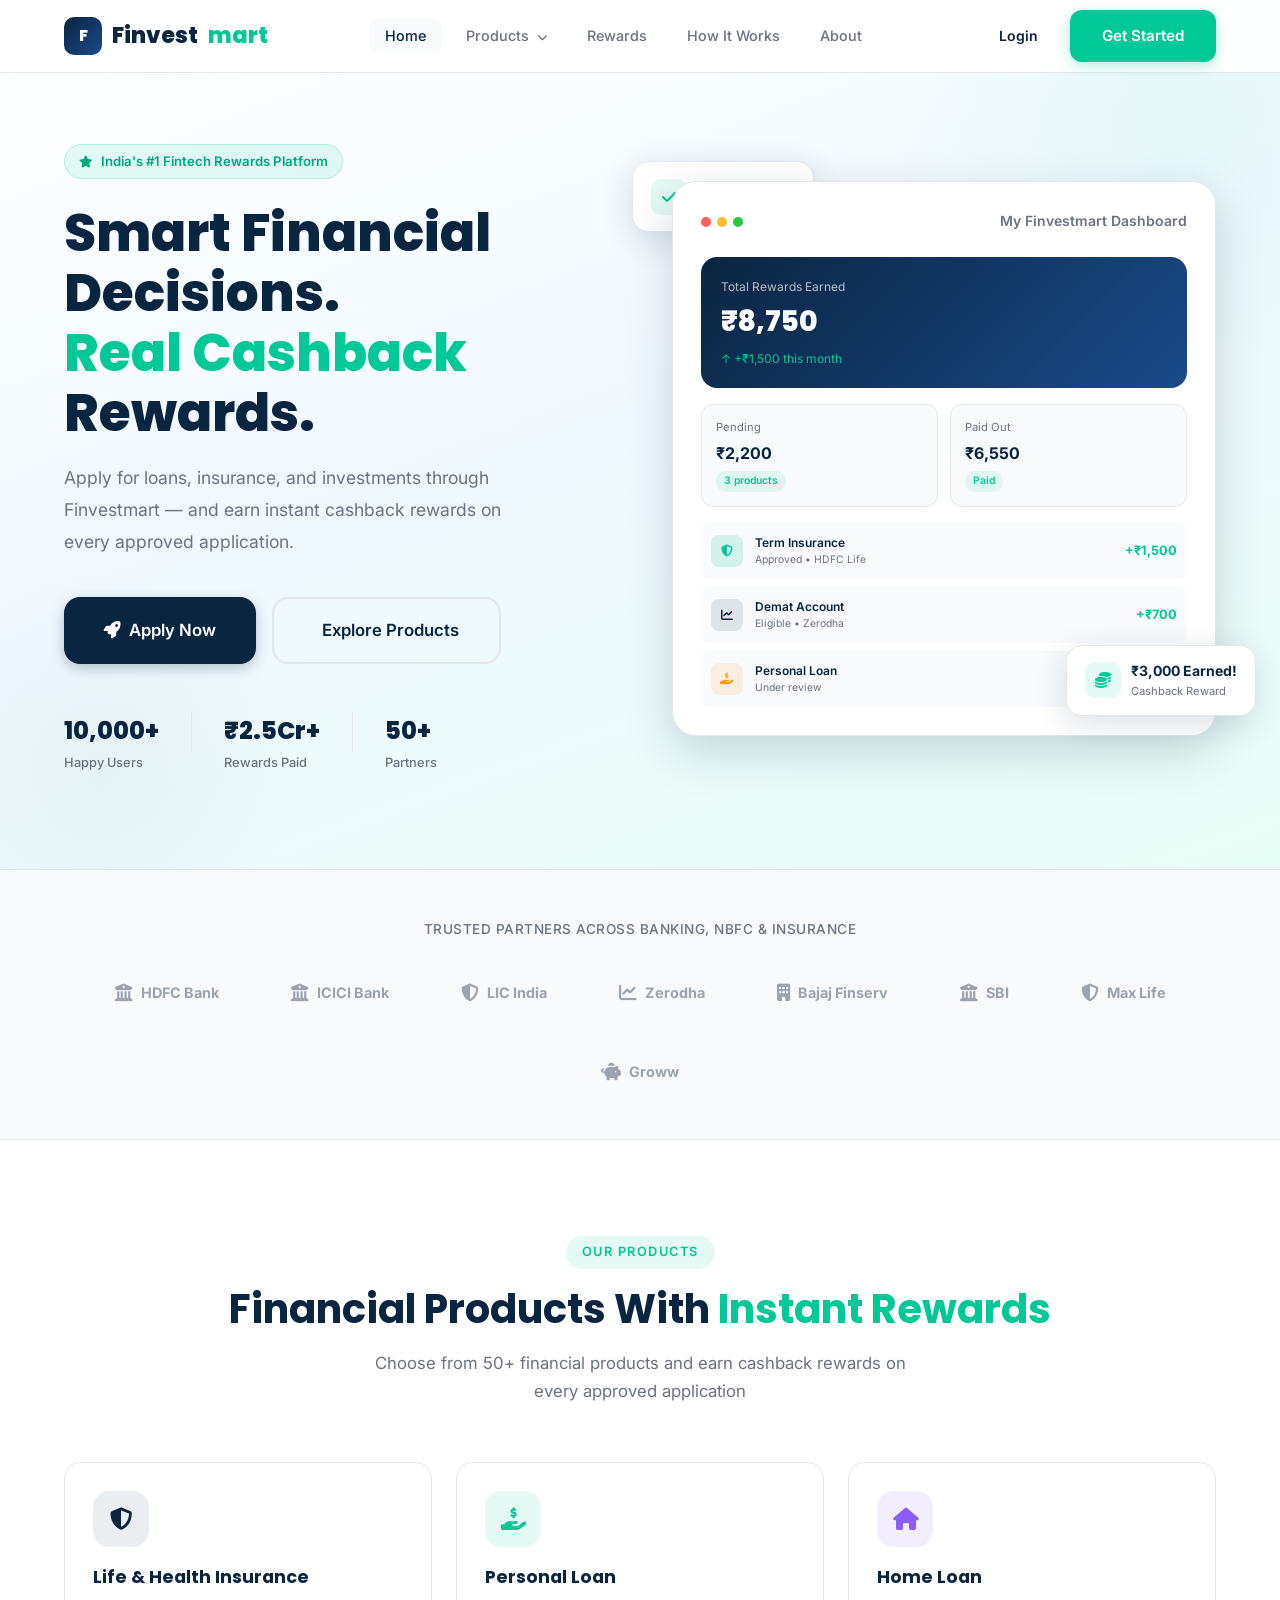
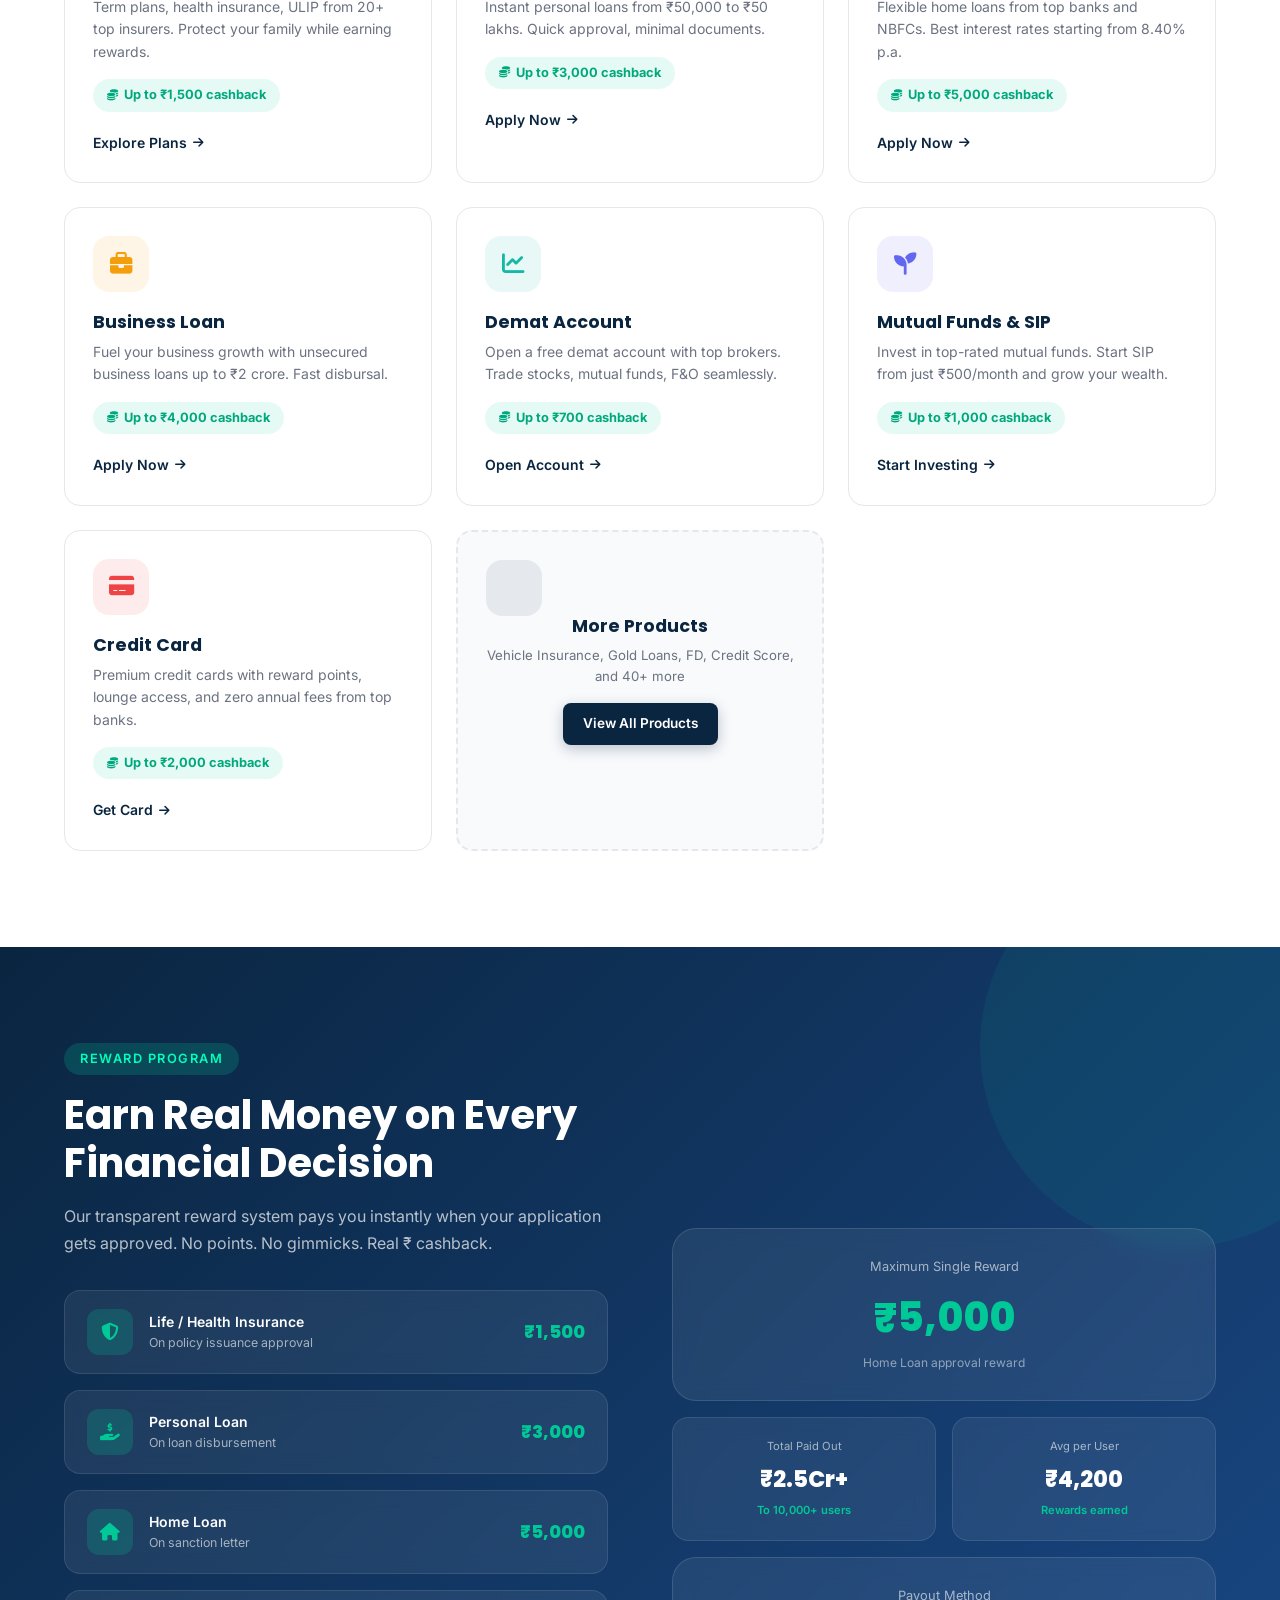
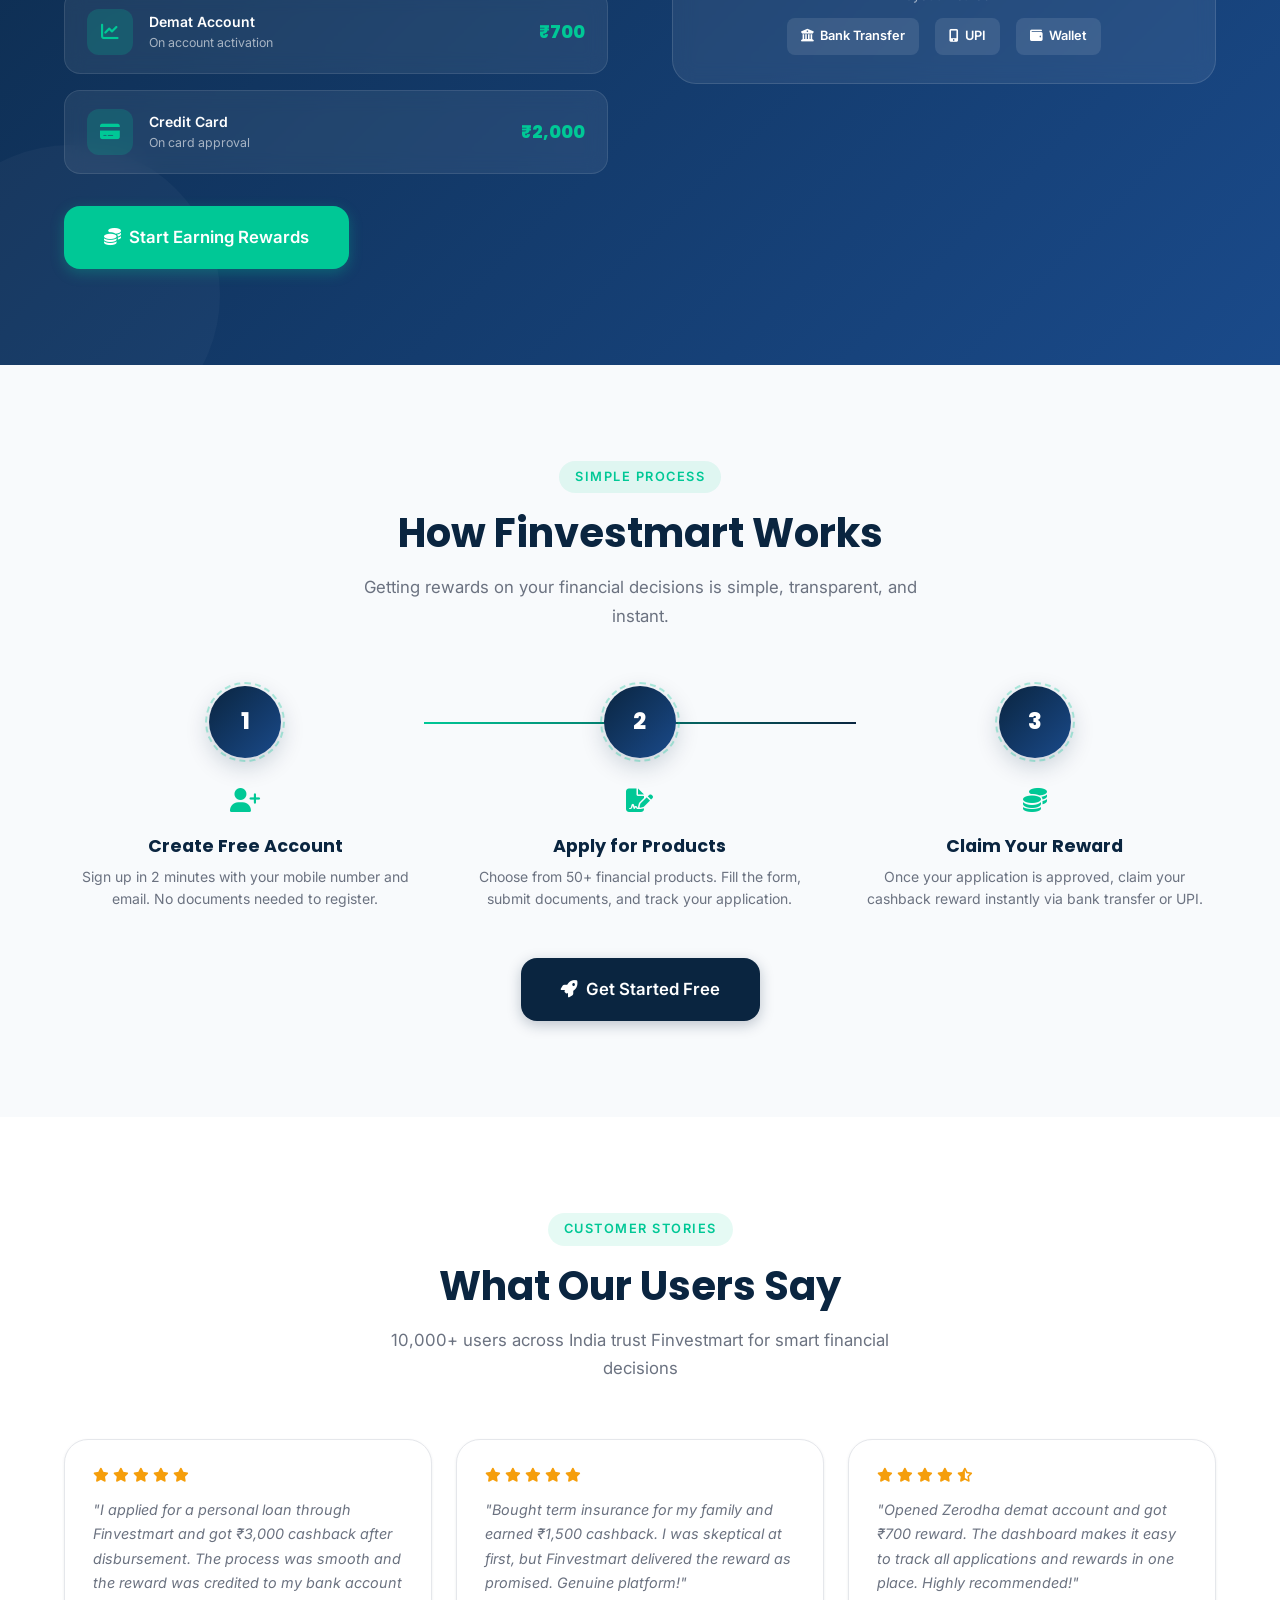
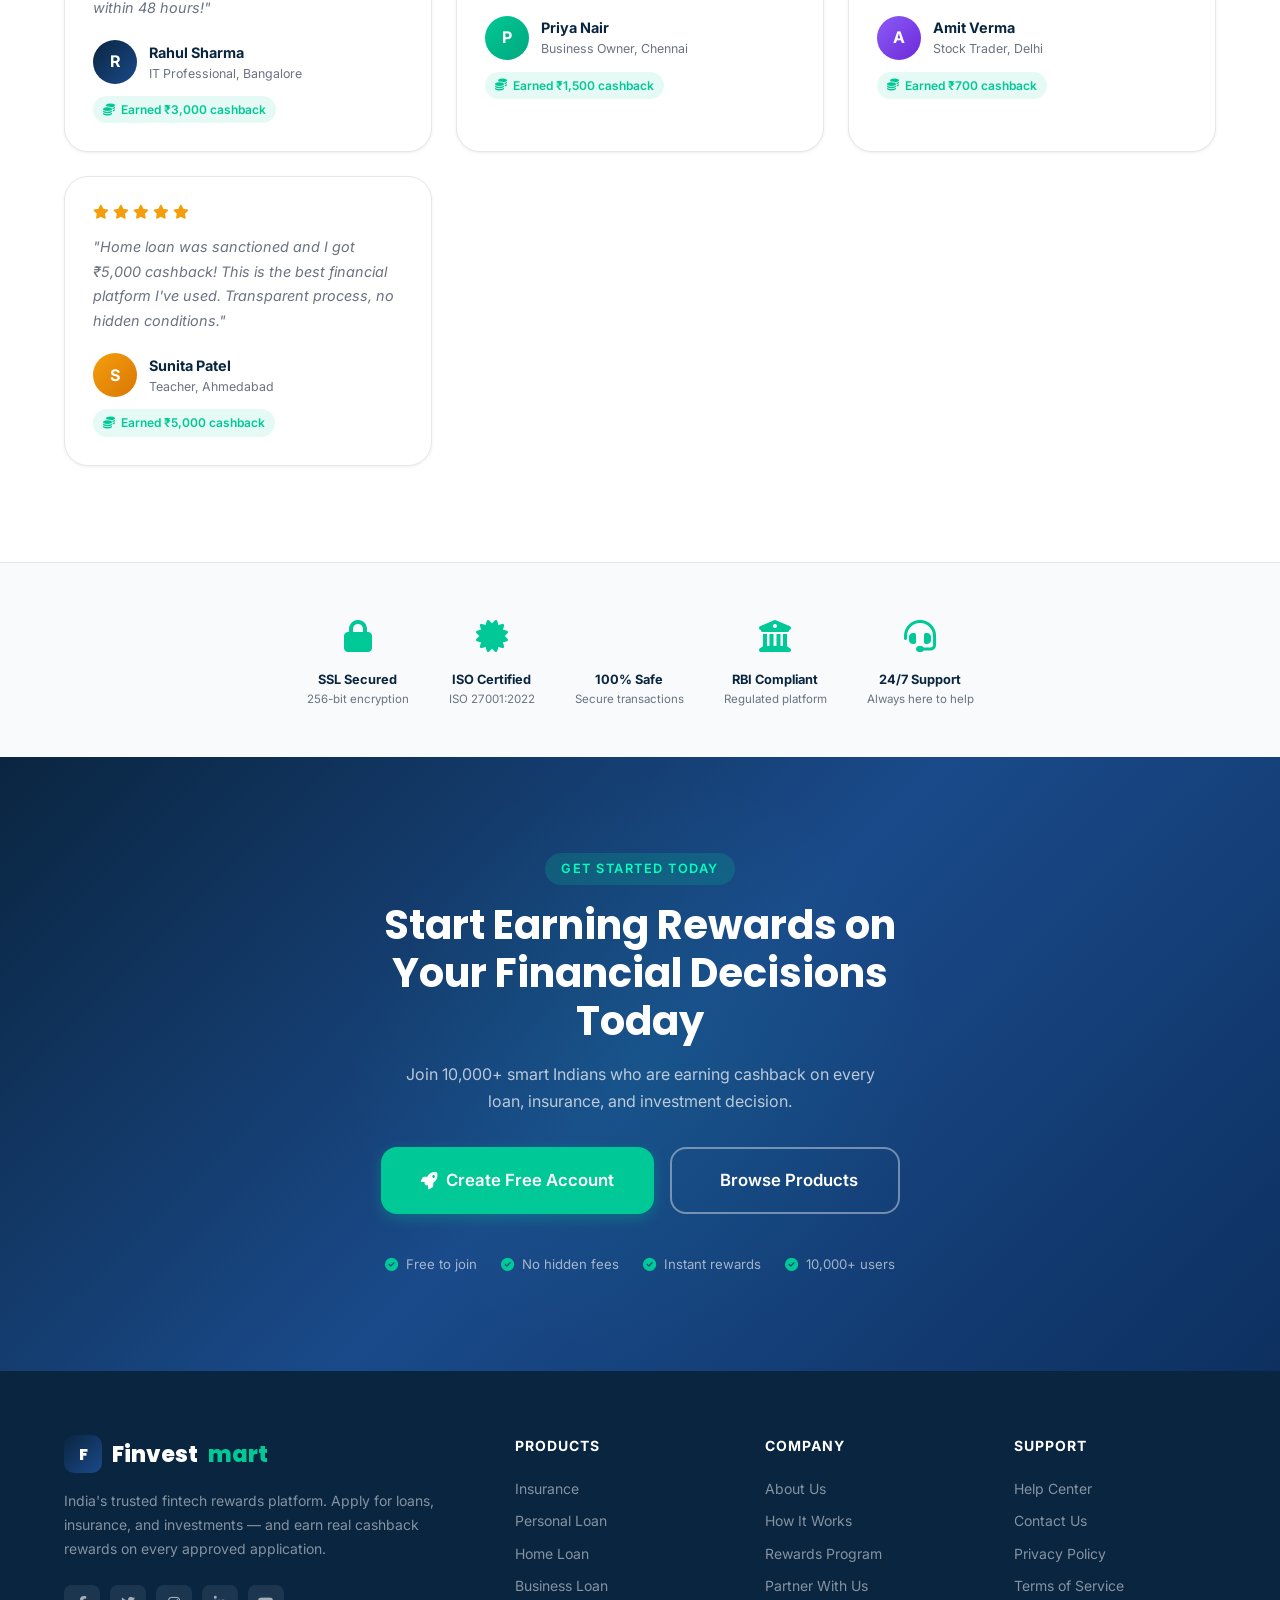
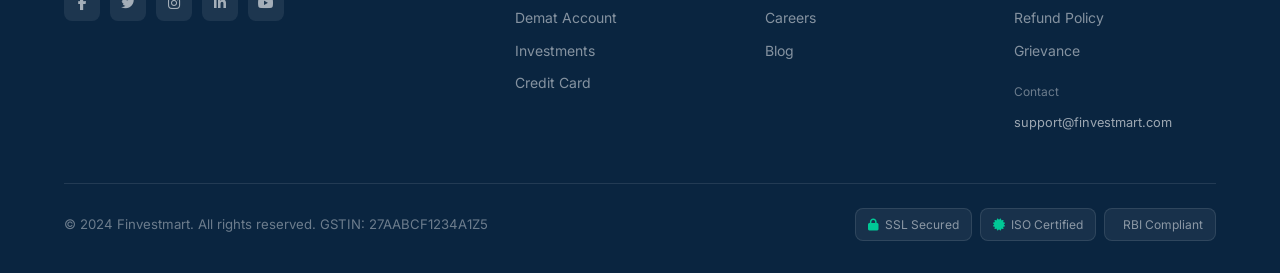
==== commit b0f80d20: "Fix homepage layout: hide mobile menu on desktop, force product cards visible - Add critical inline " ====
--- a/index.html
+++ b/index.html
@@ -11,8 +11,98 @@
   <link rel="preconnect" href="https://fonts.gstatic.com" crossorigin />
   <link href="https://fonts.googleapis.com/css2?family=Inter:wght@300;400;500;600;700;800&family=Poppins:wght@300;400;500;600;700;800&display=swap" rel="stylesheet" />
   <style>
-    /* Extra homepage-specific styles */
+    /* ── Homepage specific ── */
     .hero-stat-divider { width: 1px; height: 40px; background: var(--border-color); }
+
+    /* ── CRITICAL LAYOUT FIXES ── */
+
+    /* 1. Force hide mobile menu on desktop */
+    .mobile-menu {
+      display: none !important;
+      visibility: hidden !important;
+    }
+
+    /* 2. Show mobile menu ONLY on small screens when toggled open */
+    @media (max-width: 768px) {
+      .mobile-menu {
+        display: flex !important;
+        visibility: visible !important;
+        flex-direction: column;
+        position: fixed;
+        top: 72px; left: 0; right: 0; bottom: 0;
+        background: #fff;
+        padding: 24px;
+        gap: 8px;
+        z-index: 999;
+        overflow-y: auto;
+        transform: translateX(-100%);
+        transition: all 0.3s ease;
+      }
+      .mobile-menu.open {
+        transform: translateX(0) !important;
+      }
+      .nav-links { display: none !important; }
+      .hamburger { display: flex !important; }
+    }
+
+    /* 3. Ensure hamburger is hidden on desktop */
+    @media (min-width: 769px) {
+      .hamburger { display: none !important; }
+      .nav-links { display: flex !important; }
+      .nav-actions { display: flex !important; }
+    }
+
+    /* 4. Products grid – force display */
+    .products-grid {
+      display: grid !important;
+      grid-template-columns: repeat(auto-fit, minmax(280px, 1fr));
+      gap: 24px;
+      margin-top: 24px;
+    }
+
+    .product-card {
+      display: block !important;
+      opacity: 1 !important;
+      visibility: visible !important;
+      background: #fff;
+      border-radius: 16px;
+      padding: 28px;
+      border: 1px solid #E5E7EB;
+      transition: all 0.3s ease;
+      position: relative;
+      overflow: hidden;
+    }
+
+    .product-card:hover {
+      transform: translateY(-4px);
+      box-shadow: 0 16px 48px rgba(10,37,64,0.14);
+      border-color: #00C896;
+    }
+
+    /* 5. Hero section – ensure both columns show */
+    .hero-inner {
+      display: grid !important;
+      grid-template-columns: 1fr 1fr;
+      gap: 64px;
+      align-items: center;
+    }
+
+    .hero-content {
+      display: block !important;
+      visibility: visible !important;
+      opacity: 1 !important;
+    }
+
+    @media (max-width: 1024px) {
+      .hero-inner { grid-template-columns: 1fr !important; }
+      .hero-visual { display: none !important; }
+    }
+
+    /* 6. Ensure section padding is correct */
+    .section-padding { padding: 96px 0; }
+
+    /* 7. Fix navbar z-index to stay above content */
+    .navbar { z-index: 1000 !important; }
   </style>
 </head>
 <body>
--- a/assets/css/style.css
+++ b/assets/css/style.css
@@ -167,6 +167,13 @@
 .btn-full { width: 100%; justify-content: center; }
 
 /* ============================================================
+   MOBILE MENU – hidden by default on ALL screen sizes
+   ============================================================ */
+.mobile-menu {
+  display: none;
+}
+
+/* ============================================================
    NAVBAR
    ============================================================ */
 .navbar {
@@ -1856,12 +1863,12 @@
   .nav-links { display: none; }
   .hamburger { display: flex; }
   .mobile-menu {
+    display: flex;
+    flex-direction: column;
     position: fixed;
     top: 72px; left: 0; right: 0; bottom: 0;
     background: #fff;
     padding: 24px;
-    display: flex;
-    flex-direction: column;
     gap: 8px;
     z-index: 999;
     overflow-y: auto;
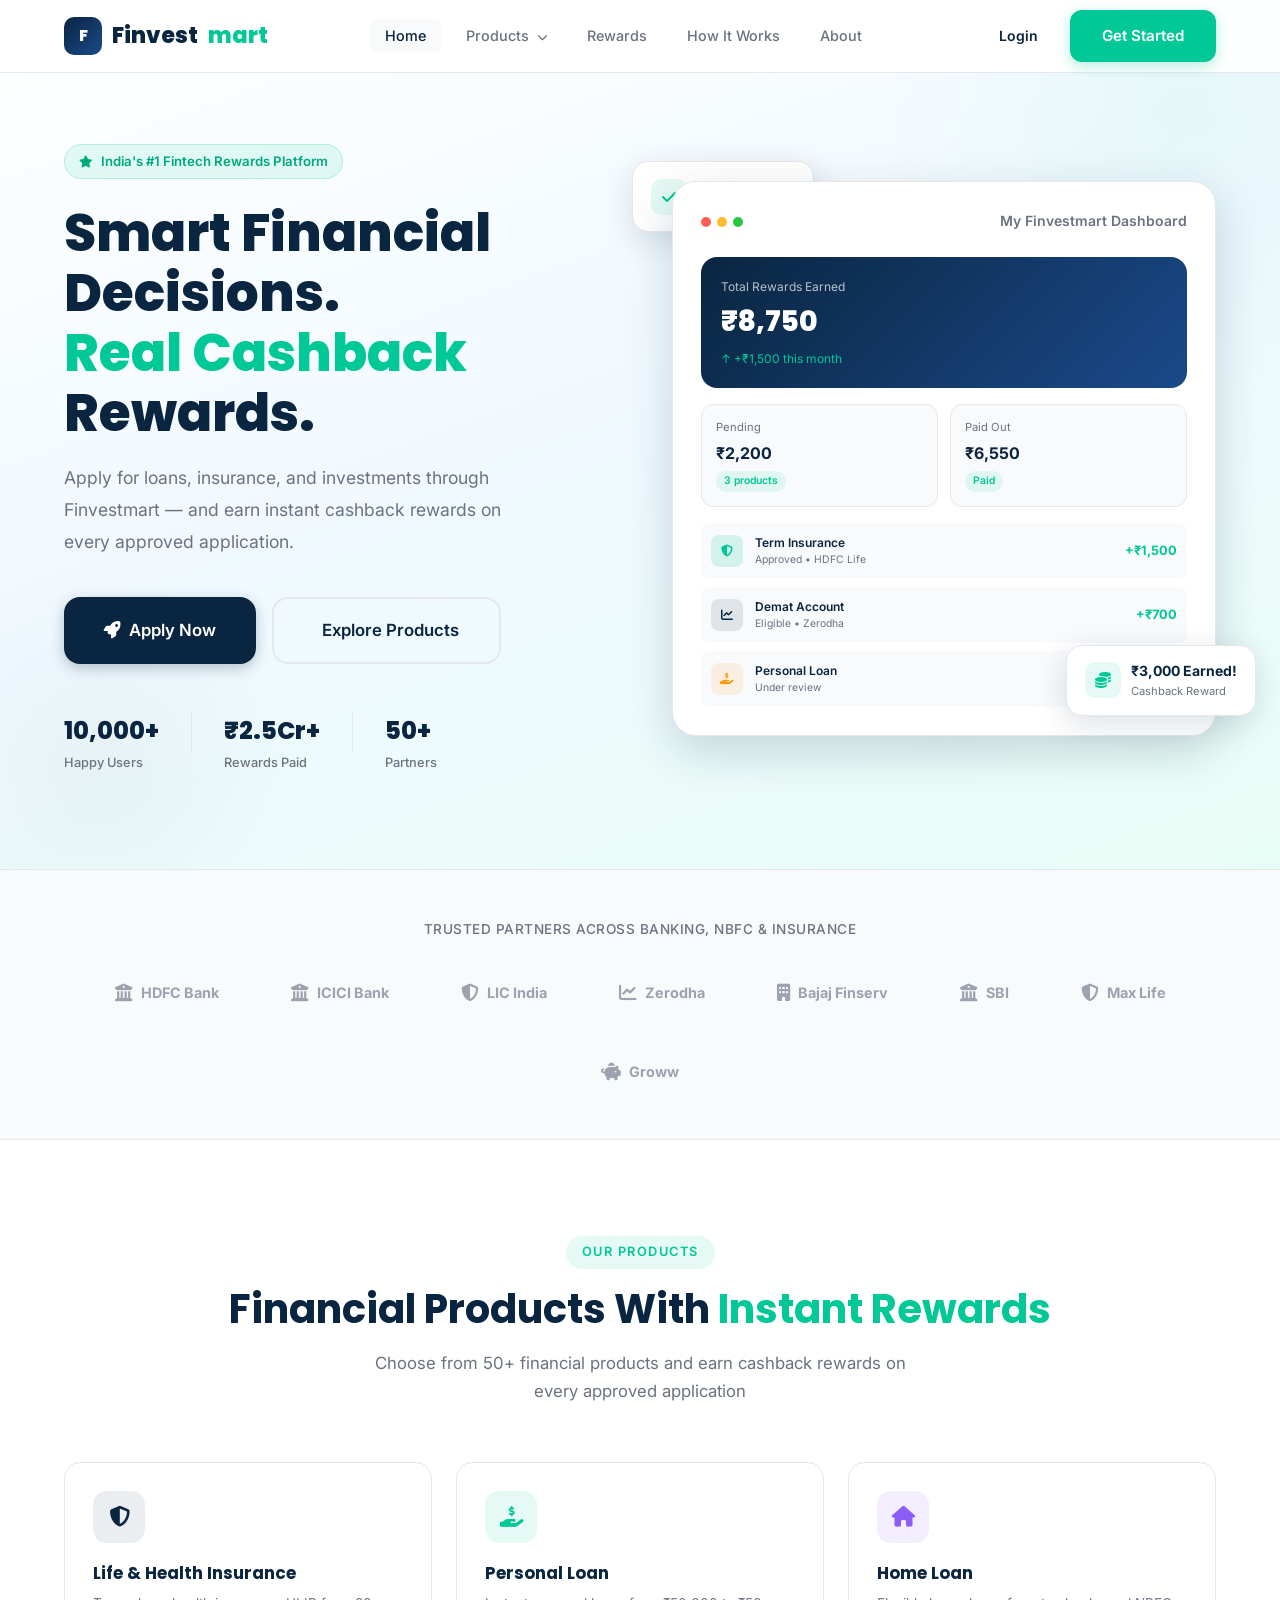
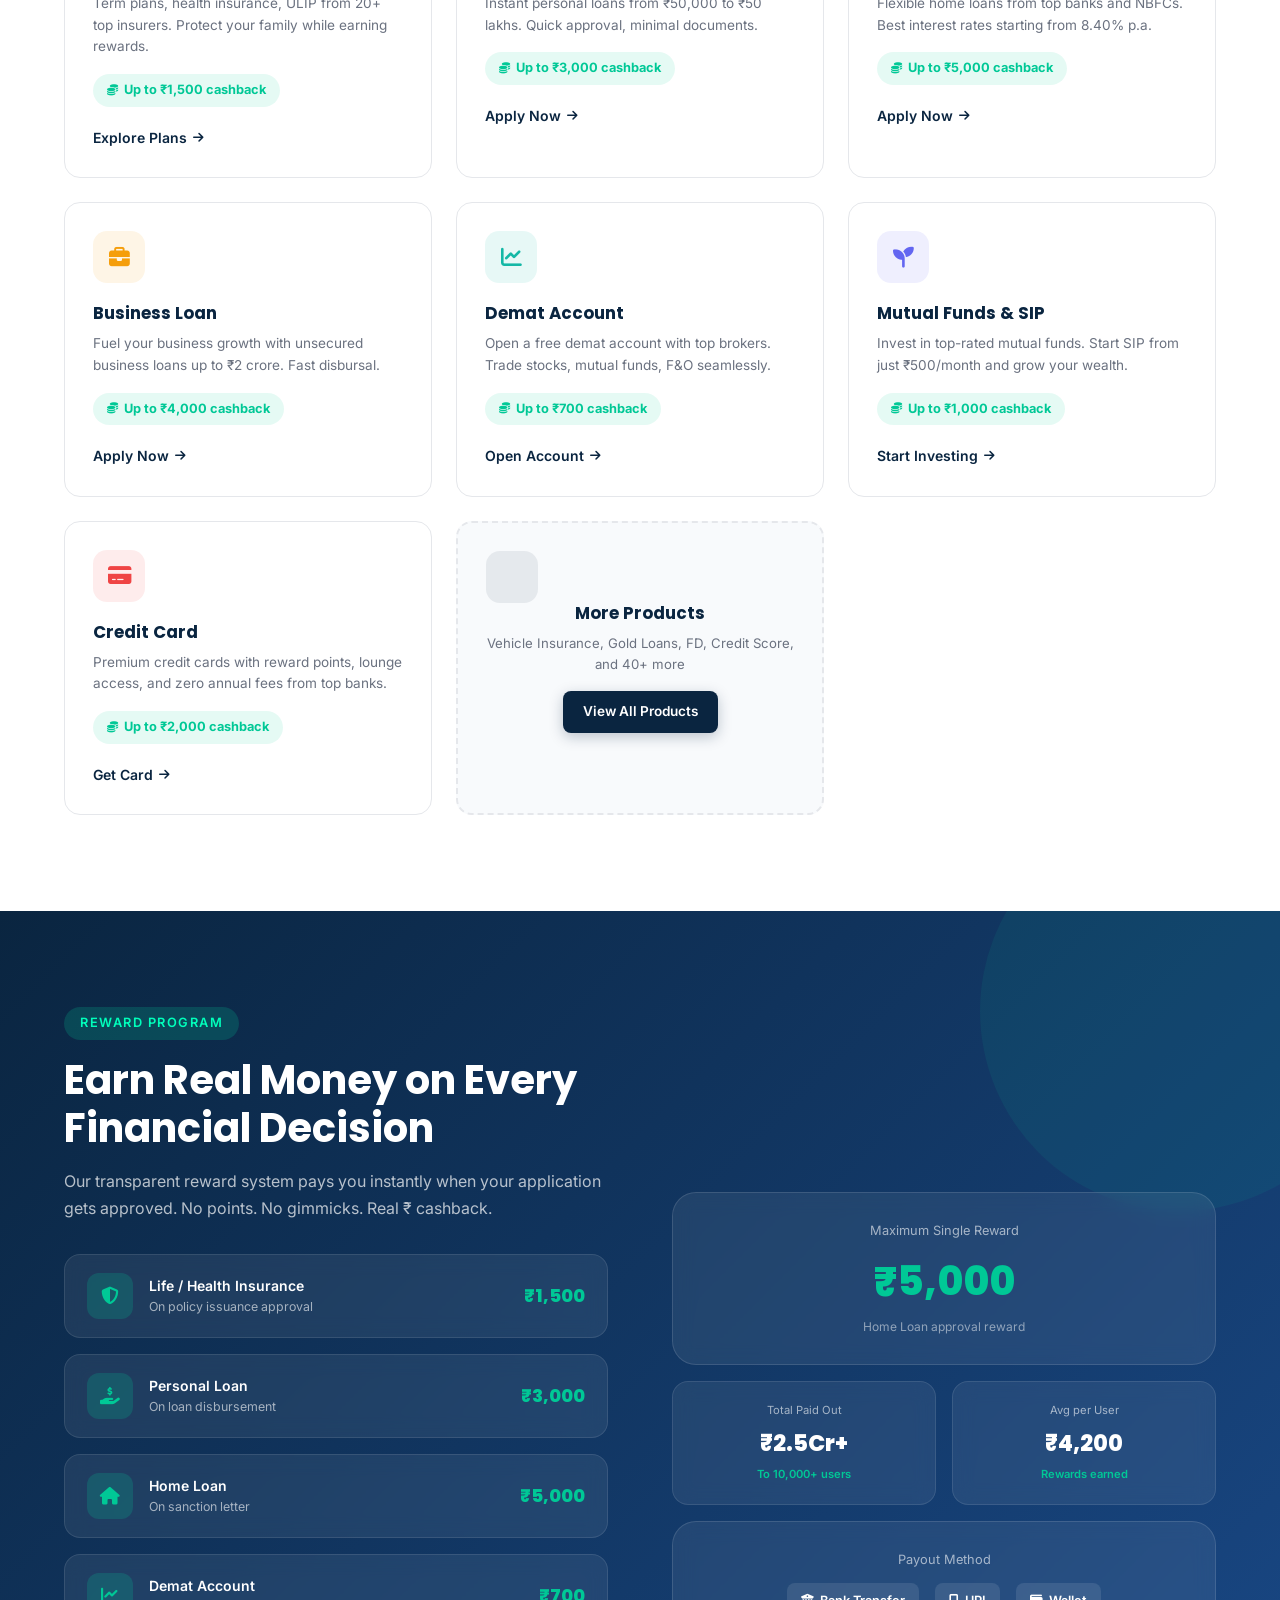
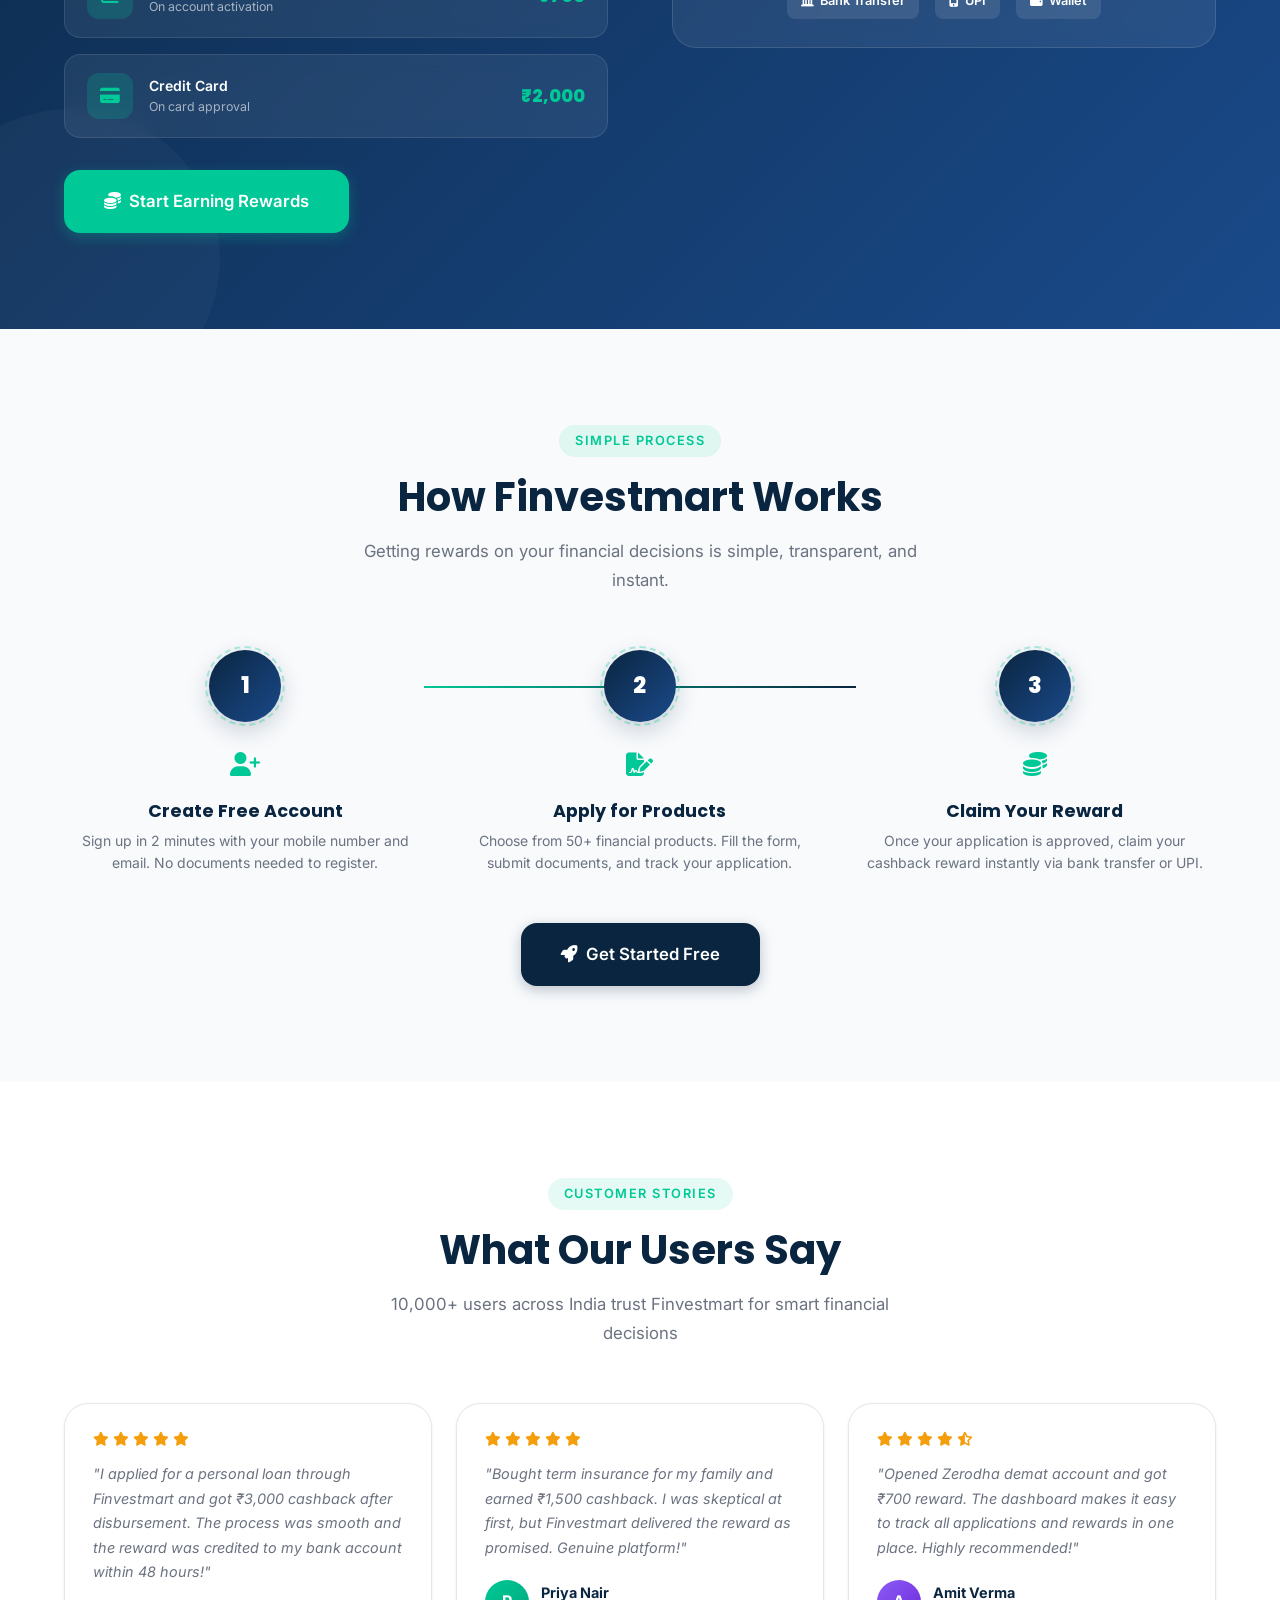
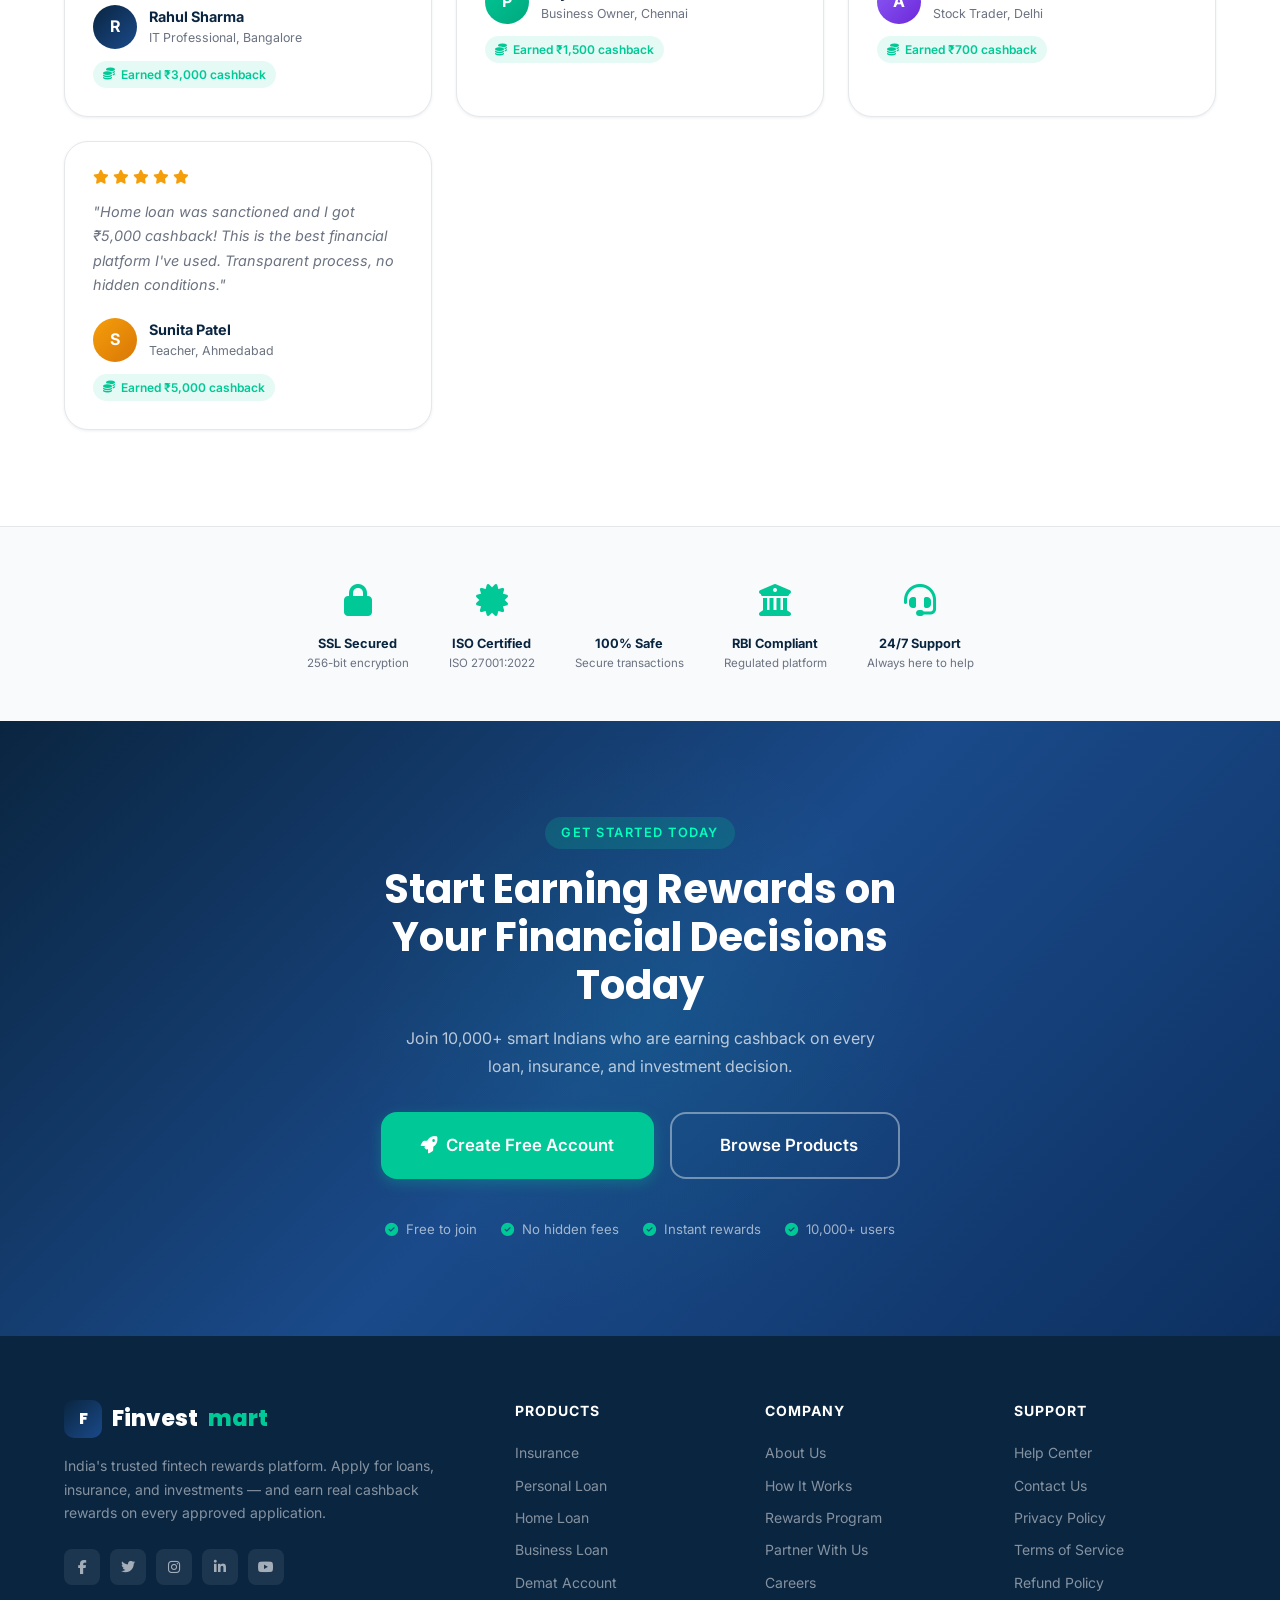
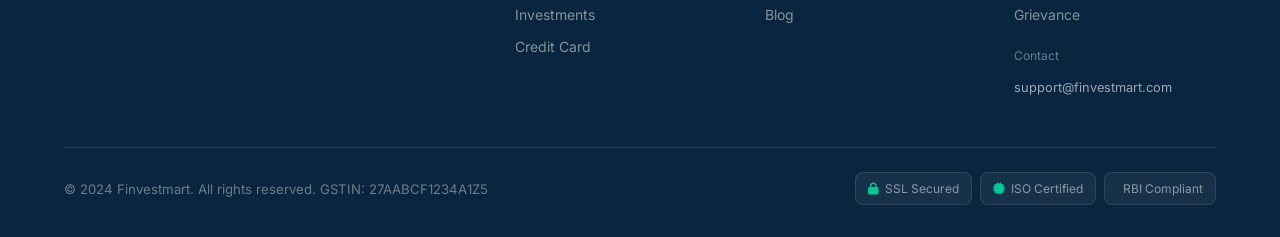
==== commit 0ccb3f87: "Add complete inline CSS fixes for all missing sections Fix rewards list items, steps/how-it-works ca" ====
--- a/index.html
+++ b/index.html
@@ -103,6 +103,121 @@
 
     /* 7. Fix navbar z-index to stay above content */
     .navbar { z-index: 1000 !important; }
+
+    /* ── REWARDS SECTION FIXES ── */
+    .rewards-inner {
+      display: grid !important;
+      grid-template-columns: 1fr 1fr;
+      gap: 64px;
+      align-items: center;
+      position: relative;
+      z-index: 1;
+    }
+    .rewards-content { display: block !important; }
+    .rewards-content .section-title { color: #fff; }
+    .rewards-content p { color: rgba(255,255,255,0.7); }
+    .rewards-list { margin: 32px 0 !important; display: flex !important; flex-direction: column !important; gap: 16px !important; }
+    .reward-item { display: flex !important; align-items: center; gap: 16px; background: rgba(255,255,255,0.07); border: 1px solid rgba(255,255,255,0.1); border-radius: 16px; padding: 18px 22px; transition: all 0.3s ease; }
+    .reward-item:hover { background: rgba(255,255,255,0.12); transform: translateX(4px); }
+    .reward-item-icon { width: 46px; height: 46px; background: rgba(0,200,150,0.2); border-radius: 12px; display: flex !important; align-items: center; justify-content: center; color: #00C896; font-size: 1.1rem; flex-shrink: 0; }
+    .reward-item-info { flex: 1; }
+    .reward-item-product { font-size: 0.875rem; font-weight: 600; color: #fff; }
+    .reward-item-desc { font-size: 0.775rem; color: rgba(255,255,255,0.6); }
+    .reward-item-amount { font-size: 1.1rem; font-weight: 800; color: #00C896; white-space: nowrap; }
+    .rewards-visual { display: grid !important; grid-template-columns: 1fr 1fr; gap: 16px; }
+    .reward-big-card { grid-column: span 2; background: rgba(255,255,255,0.07); border: 1px solid rgba(255,255,255,0.12); border-radius: 24px; padding: 28px; text-align: center; }
+    .reward-big-label { font-size: 0.8rem; color: rgba(255,255,255,0.6); margin-bottom: 8px; }
+    .reward-big-amount { font-size: 2.5rem; font-weight: 800; color: #00C896; }
+    .reward-big-sub { font-size: 0.75rem; color: rgba(255,255,255,0.5); margin-top: 4px; }
+    .reward-small-card { background: rgba(255,255,255,0.07); border: 1px solid rgba(255,255,255,0.1); border-radius: 16px; padding: 20px; text-align: center; }
+    .reward-small-label { font-size: 0.7rem; color: rgba(255,255,255,0.6); margin-bottom: 6px; }
+    .reward-small-amount { font-size: 1.4rem; font-weight: 800; color: #fff; }
+    .reward-small-type { font-size: 0.7rem; color: #00C896; margin-top: 4px; font-weight: 600; }
+
+    /* ── HOW IT WORKS FIXES ── */
+    .steps-grid { display: grid !important; grid-template-columns: repeat(3, 1fr); gap: 32px; position: relative; margin-top: 16px; }
+    .step-card { text-align: center; position: relative; z-index: 1; display: block !important; }
+    .step-number { width: 72px; height: 72px; background: linear-gradient(135deg, #0A2540, #1a4a8a); border-radius: 50%; display: flex !important; align-items: center; justify-content: center; font-size: 1.4rem; font-weight: 800; color: #fff; margin: 0 auto 24px; box-shadow: 0 8px 24px rgba(10,37,64,0.2); }
+    .step-icon { font-size: 1.5rem; margin-bottom: 16px; color: #00C896; display: block !important; }
+    .step-title { font-size: 1.1rem; font-weight: 700; margin-bottom: 8px; color: #0A2540; }
+    .step-desc { font-size: 0.875rem; color: #6B7280; line-height: 1.6; }
+
+    /* ── TESTIMONIALS FIXES ── */
+    .testimonials-grid { display: grid !important; grid-template-columns: repeat(auto-fit, minmax(300px, 1fr)); gap: 24px; margin-top: 16px; }
+    .testimonial-card { display: block !important; background: #fff !important; border-radius: 24px; padding: 28px; border: 1px solid #E5E7EB; box-shadow: 0 1px 3px rgba(10,37,64,0.08); transition: all 0.3s ease; }
+    .testimonial-card:hover { transform: translateY(-4px); box-shadow: 0 8px 32px rgba(10,37,64,0.14); }
+    .testimonial-stars { display: flex !important; gap: 4px; margin-bottom: 16px; }
+    .testimonial-stars i { color: #F59E0B; font-size: 0.875rem; }
+    .testimonial-text { font-size: 0.9rem; color: #6B7280; line-height: 1.7; margin-bottom: 20px; font-style: italic; }
+    .testimonial-author { display: flex !important; align-items: center; gap: 12px; }
+    .author-avatar { width: 44px; height: 44px; border-radius: 50%; display: flex !important; align-items: center; justify-content: center; font-size: 1rem; font-weight: 700; color: #fff; flex-shrink: 0; }
+    .avatar-blue { background: linear-gradient(135deg, #0A2540, #1a4a8a); }
+    .avatar-green { background: linear-gradient(135deg, #00C896, #00a87e); }
+    .avatar-purple { background: linear-gradient(135deg, #8B5CF6, #6D28D9); }
+    .avatar-orange { background: linear-gradient(135deg, #F59E0B, #D97706); }
+    .author-name { font-size: 0.9rem; font-weight: 700; color: #0A2540; }
+    .author-role { font-size: 0.775rem; color: #6B7280; }
+    .testimonial-reward { display: inline-flex !important; align-items: center; gap: 6px; background: rgba(0,200,150,0.1); color: #00C896; font-size: 0.75rem; font-weight: 600; padding: 4px 10px; border-radius: 100px; margin-top: 12px; }
+
+    /* ── TRUST SECTION ── */
+    .trust-section { padding: 48px 0; background: #F8FAFC; border-top: 1px solid #E5E7EB; border-bottom: 1px solid #E5E7EB; }
+    .trust-logos { display: flex !important; align-items: center; justify-content: center; gap: 40px; flex-wrap: wrap; }
+    .trust-logo { display: flex !important; align-items: center; gap: 8px; font-weight: 700; font-size: 0.9rem; color: #9CA3AF; padding: 8px 16px; border-radius: 8px; }
+    .trust-logo:hover { color: #0A2540; }
+
+    /* ── PRODUCT ICONS & LABELS ── */
+    .product-icon { width: 52px; height: 52px; border-radius: 14px; display: flex !important; align-items: center; justify-content: center; font-size: 1.3rem; margin-bottom: 20px; }
+    .product-icon.blue { background: rgba(10,37,64,0.08); color: #0A2540; }
+    .product-icon.green { background: rgba(0,200,150,0.1); color: #00C896; }
+    .product-icon.purple { background: rgba(139,92,246,0.1); color: #8B5CF6; }
+    .product-icon.orange { background: rgba(245,158,11,0.1); color: #F59E0B; }
+    .product-icon.teal { background: rgba(20,184,166,0.1); color: #14B8A6; }
+    .product-icon.indigo { background: rgba(99,102,241,0.1); color: #6366F1; }
+    .product-icon.red { background: rgba(239,68,68,0.1); color: #EF4444; }
+    .product-title { font-size: 1.05rem; font-weight: 700; color: #0A2540; margin-bottom: 10px; }
+    .product-desc { font-size: 0.85rem; color: #6B7280; line-height: 1.6; margin-bottom: 16px; }
+    .product-reward { display: inline-flex !important; align-items: center; gap: 6px; background: rgba(0,200,150,0.1); color: #00C896; font-size: 0.8rem; font-weight: 700; padding: 6px 14px; border-radius: 100px; margin-bottom: 20px; }
+    .product-link { display: flex !important; align-items: center; gap: 6px; font-size: 0.875rem; font-weight: 600; color: #0A2540; }
+    .product-link:hover { color: #00C896; }
+
+    /* ── CTA SECTION ── */
+    .cta-section { background: linear-gradient(135deg, #0A2540 0%, #1a4a8a 50%, #0d3060 100%); text-align: center; position: relative; overflow: hidden; }
+    .cta-section .section-tag { background: rgba(0,200,150,0.2); color: #00ffbb; }
+    .cta-buttons { display: flex !important; gap: 16px; justify-content: center; flex-wrap: wrap; margin-top: 32px; }
+    .cta-trust { display: flex !important; align-items: center; justify-content: center; gap: 24px; margin-top: 40px; flex-wrap: wrap; }
+    .cta-trust-item { display: flex !important; align-items: center; gap: 8px; color: rgba(255,255,255,0.6); font-size: 0.825rem; }
+    .cta-trust-item i { color: #00C896; }
+
+    /* ── FOOTER ── */
+    .footer { background: #0A2540 !important; padding: 64px 0 32px; display: block !important; }
+    .footer-grid { display: grid !important; grid-template-columns: 2fr 1fr 1fr 1fr; gap: 48px; margin-bottom: 48px; }
+    .footer-col-title { font-size: 0.875rem; font-weight: 700; color: #fff; margin-bottom: 20px; text-transform: uppercase; letter-spacing: 1px; }
+    .footer-links { display: flex !important; flex-direction: column; gap: 10px; }
+    .footer-links a { font-size: 0.875rem; color: rgba(255,255,255,0.5); }
+    .footer-links a:hover { color: #00C896; }
+    .footer-bottom { border-top: 1px solid rgba(255,255,255,0.1); padding-top: 24px; display: flex !important; align-items: center; justify-content: space-between; gap: 16px; flex-wrap: wrap; }
+    .footer-bottom p { font-size: 0.825rem; color: rgba(255,255,255,0.4); }
+    .footer-badges { display: flex !important; gap: 8px; flex-wrap: wrap; }
+    .footer-badge { display: inline-flex !important; align-items: center; gap: 6px; background: rgba(255,255,255,0.06); border: 1px solid rgba(255,255,255,0.1); padding: 6px 12px; border-radius: 8px; font-size: 0.75rem; color: rgba(255,255,255,0.5); }
+    .footer-badge i { color: #00C896; }
+    .footer-socials { display: flex !important; gap: 10px; margin-top: 16px; }
+    .footer-social-link { width: 36px; height: 36px; background: rgba(255,255,255,0.08); border-radius: 8px; display: flex !important; align-items: center; justify-content: center; color: rgba(255,255,255,0.6); font-size: 0.875rem; }
+    .footer-social-link:hover { background: #00C896; color: #fff; }
+    .footer-brand p { font-size: 0.875rem; color: rgba(255,255,255,0.5); line-height: 1.7; }
+
+    /* ── RESPONSIVE ── */
+    @media (max-width: 1024px) {
+      .rewards-inner { grid-template-columns: 1fr !important; }
+      .steps-grid { grid-template-columns: 1fr !important; }
+      .footer-grid { grid-template-columns: 1fr 1fr !important; }
+    }
+    @media (max-width: 768px) {
+      .testimonials-grid { grid-template-columns: 1fr !important; }
+      .rewards-visual { grid-template-columns: 1fr !important; }
+      .reward-big-card { grid-column: span 1 !important; }
+      .footer-grid { grid-template-columns: 1fr !important; gap: 32px !important; }
+      .footer-bottom { flex-direction: column !important; text-align: center !important; }
+    }
   </style>
 </head>
 <body>
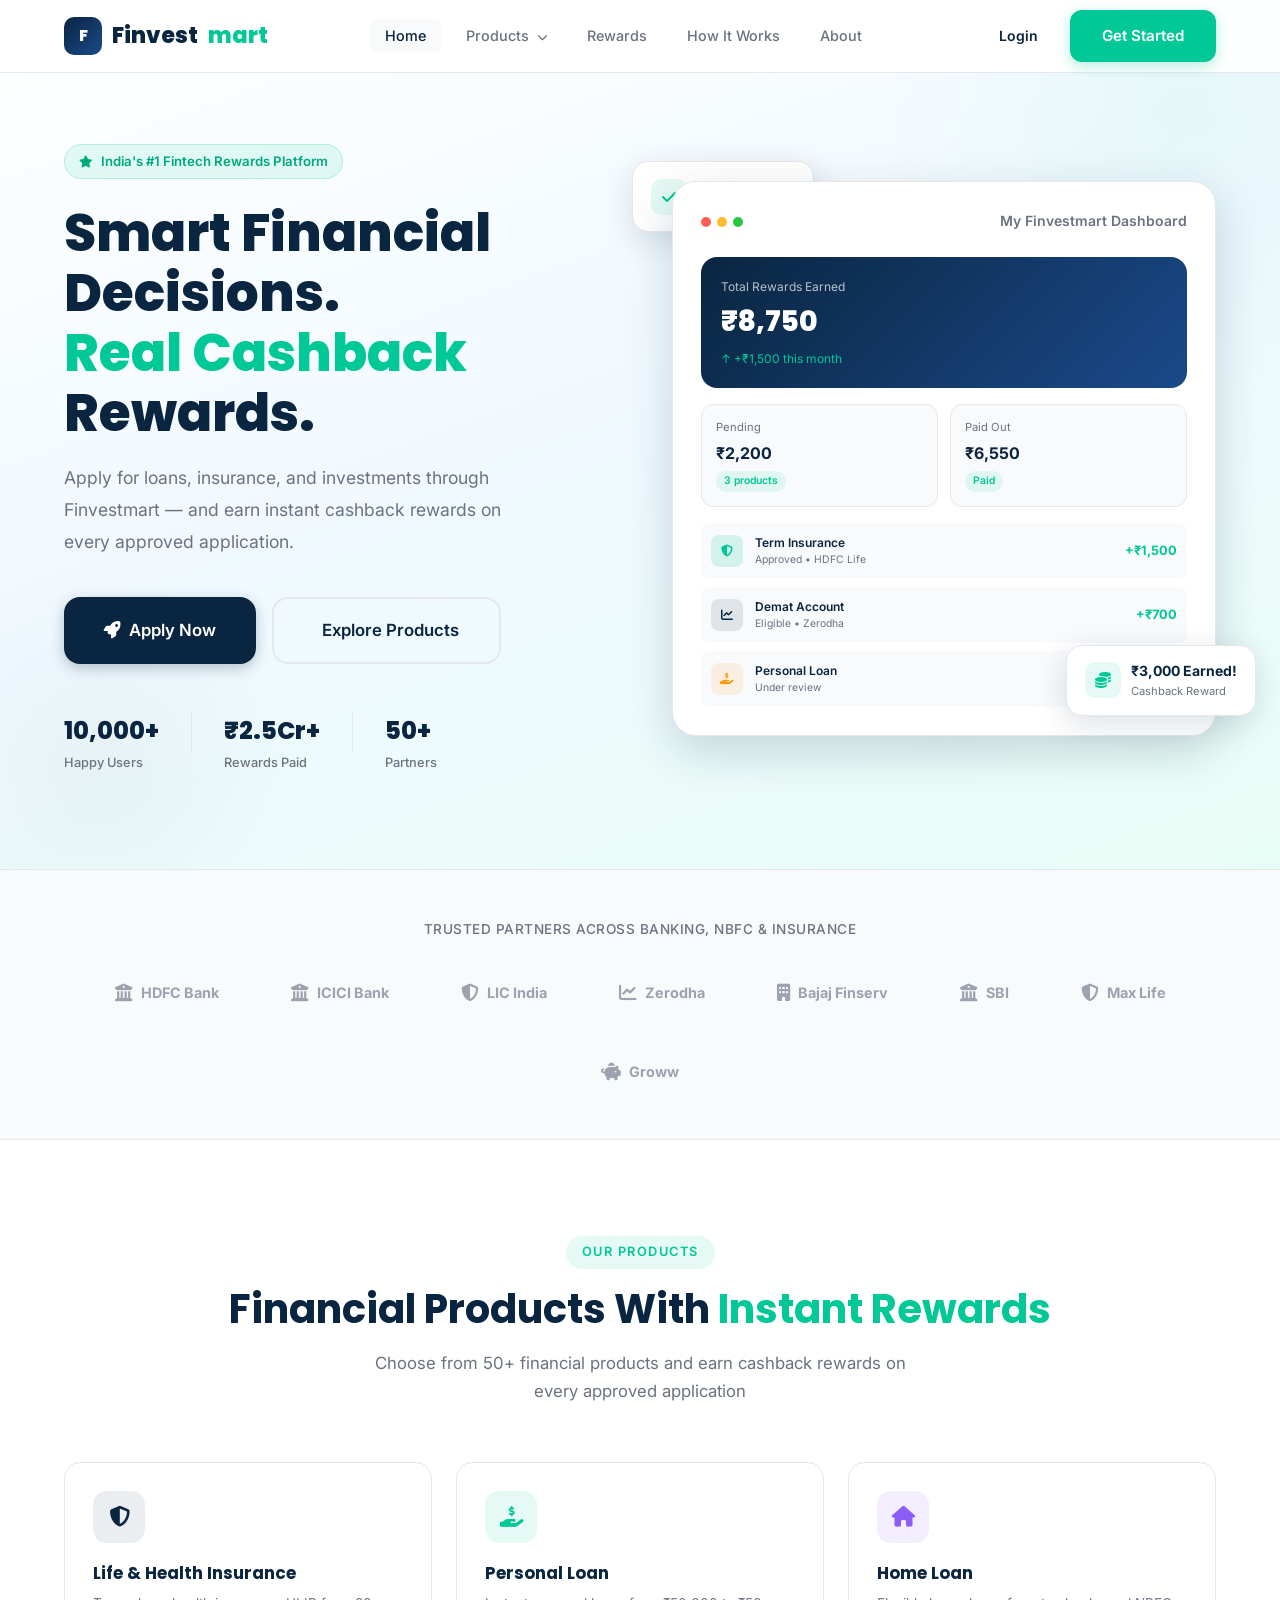
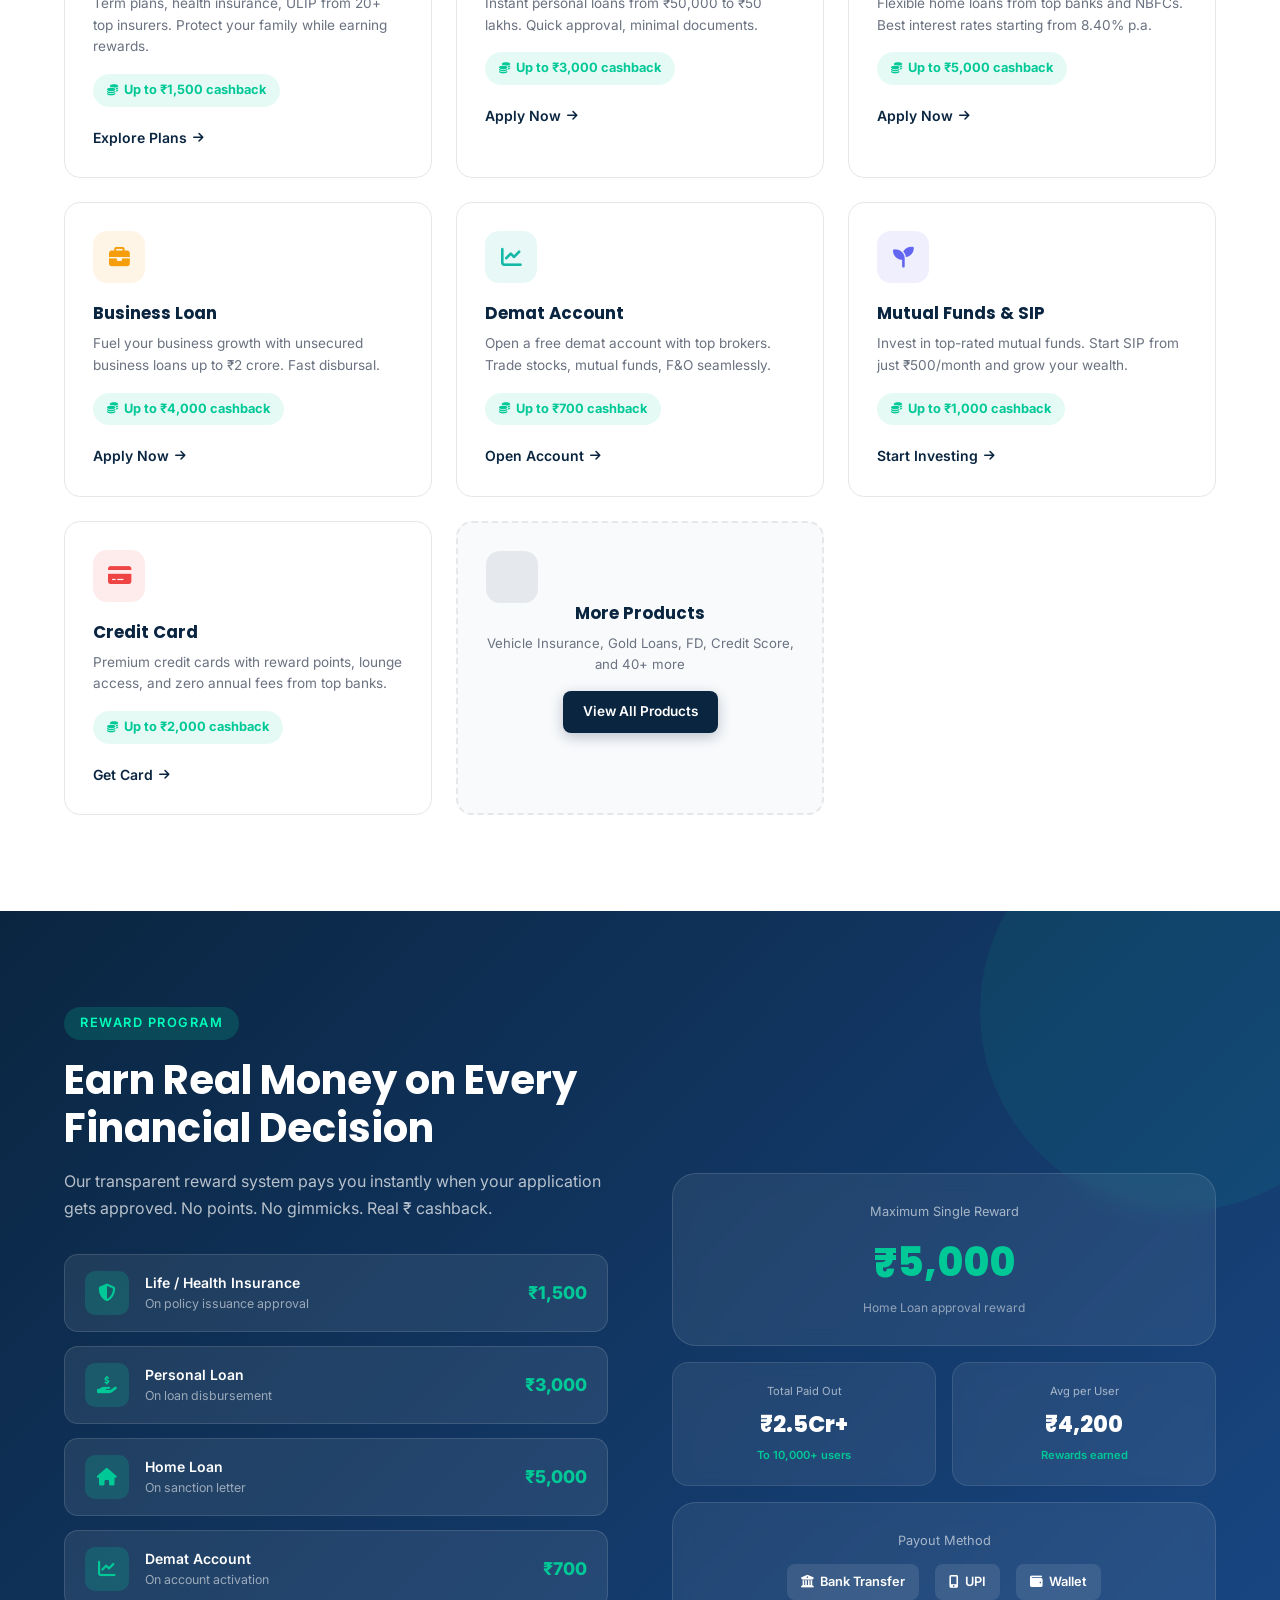
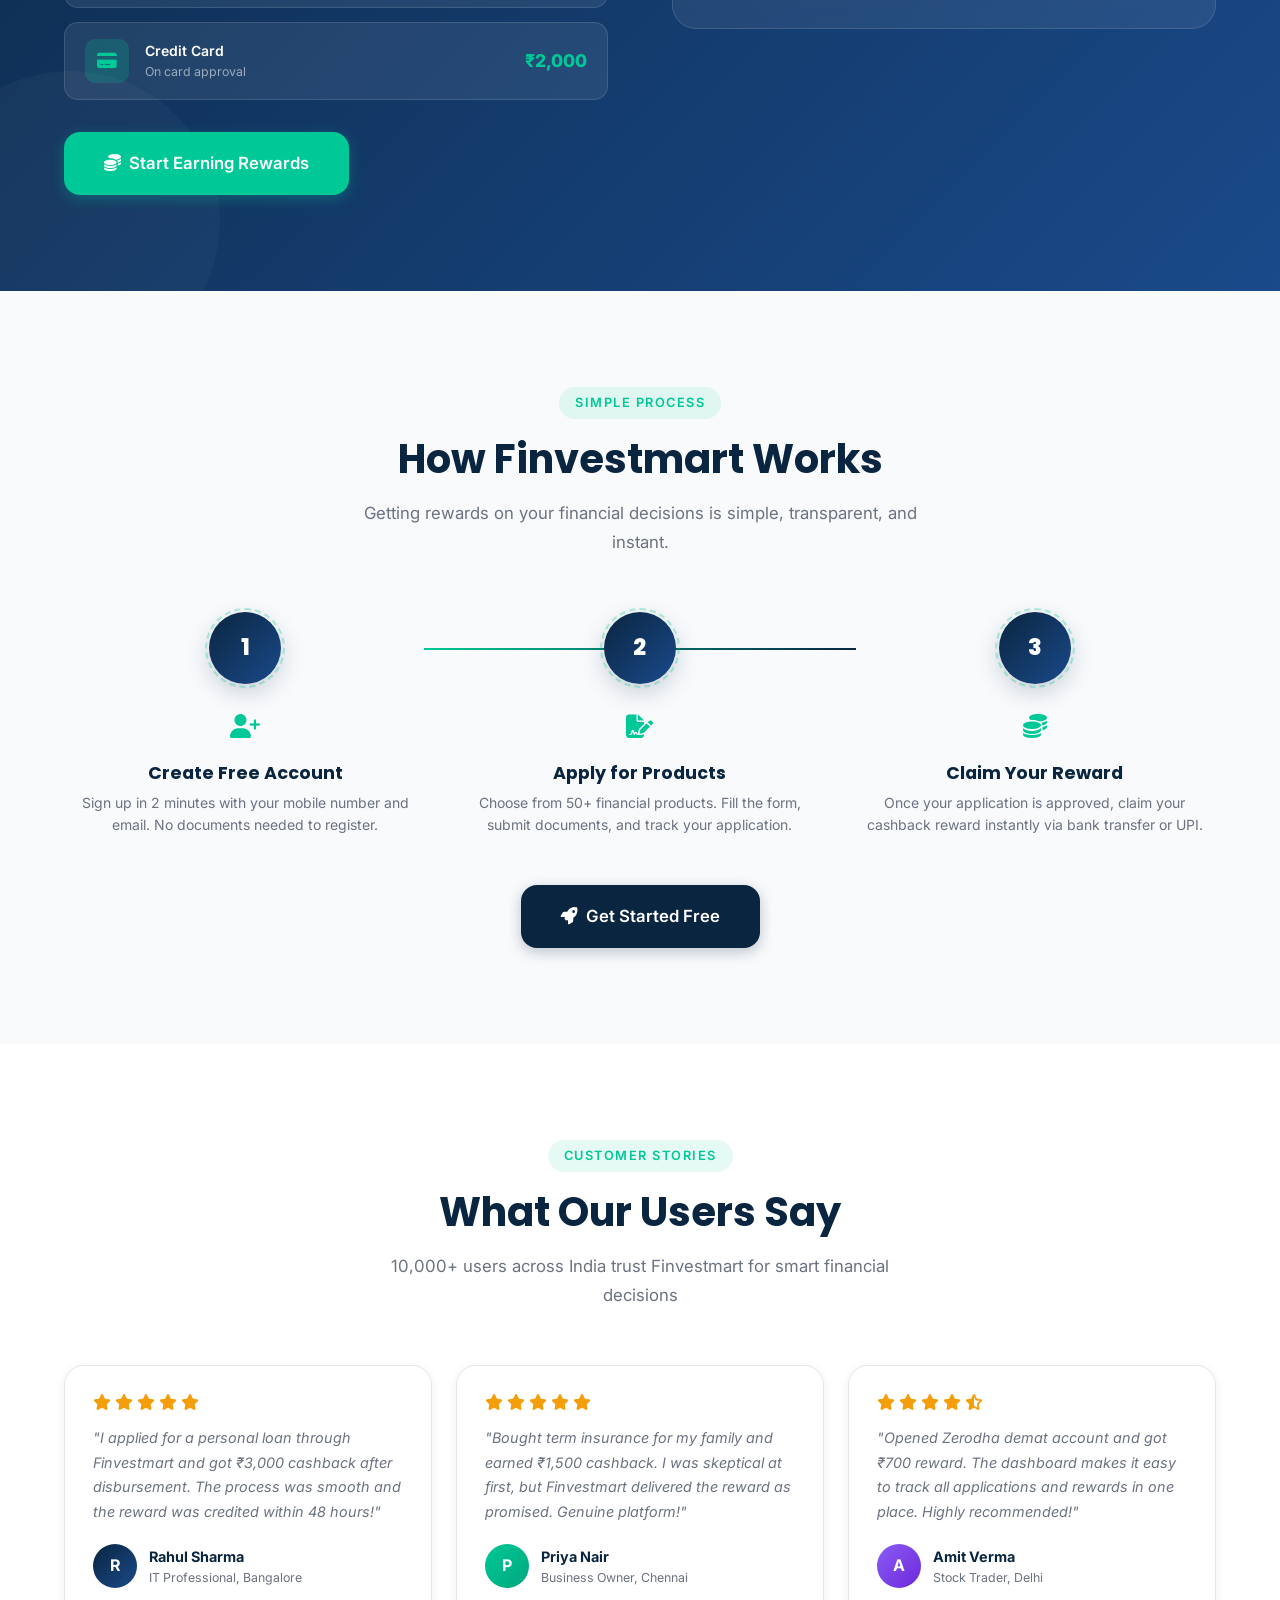
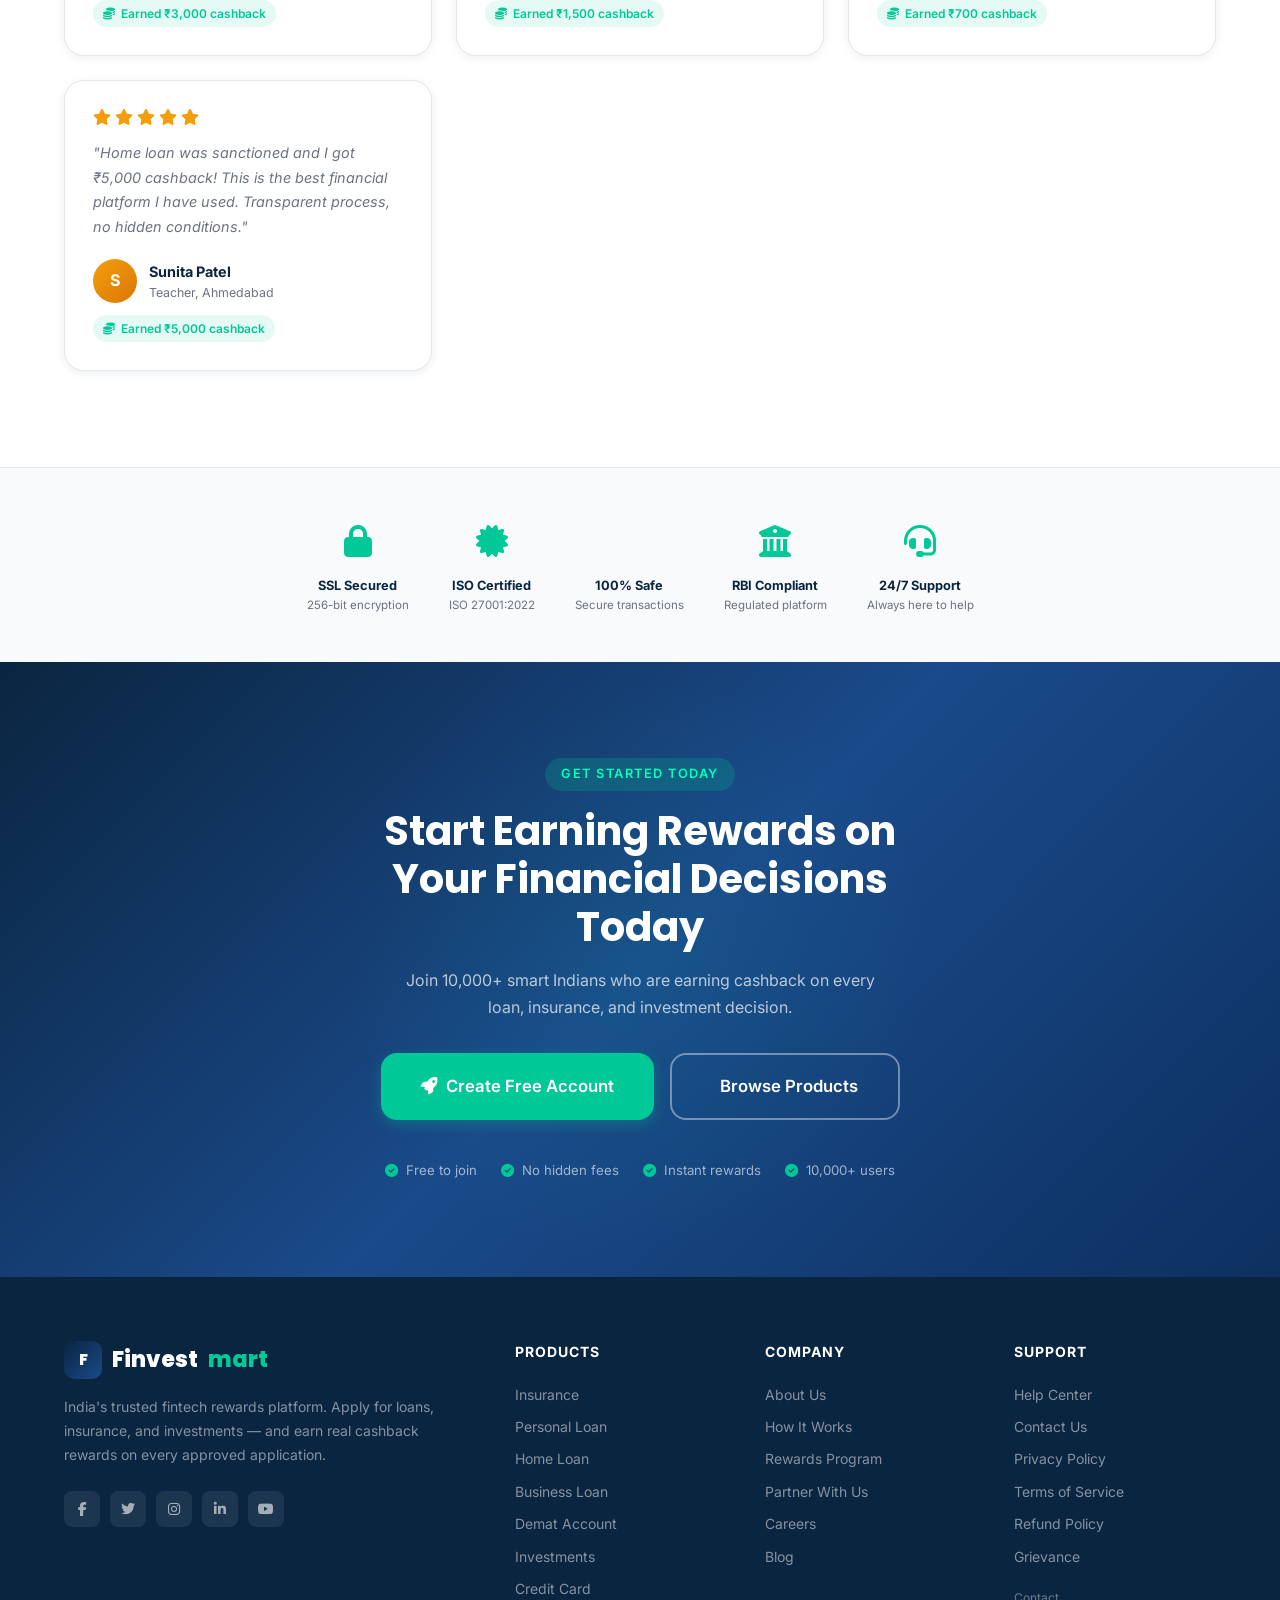
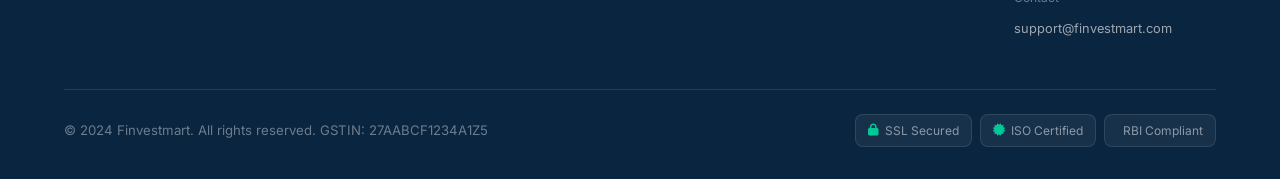
==== commit cfb765d0: "Replace reward items and testimonials with fully inline styled HTML CSS classes were not applying on" ====
--- a/index.html
+++ b/index.html
@@ -478,14 +478,14 @@
         <a href="products/demat.html" class="product-card">
           <div class="product-icon teal"><i class="fas fa-chart-line"></i></div>
           <h3 class="product-title">Demat Account</h3>
-          <p class="product-desc">Open a free demat account with top brokers. Trade stocks, mutual funds, F&O seamlessly.</p>
+          <p class="product-desc">Open a free demat account with top brokers. Trade stocks, mutual funds, F&amp;O seamlessly.</p>
           <div class="product-reward"><i class="fas fa-coins"></i> Up to ₹700 cashback</div>
           <div class="product-link">Open Account <i class="fas fa-arrow-right"></i></div>
         </a>
 
         <a href="products/investments.html" class="product-card">
           <div class="product-icon indigo"><i class="fas fa-seedling"></i></div>
-          <h3 class="product-title">Mutual Funds & SIP</h3>
+          <h3 class="product-title">Mutual Funds &amp; SIP</h3>
           <p class="product-desc">Invest in top-rated mutual funds. Start SIP from just ₹500/month and grow your wealth.</p>
           <div class="product-reward"><i class="fas fa-coins"></i> Up to ₹1,000 cashback</div>
           <div class="product-link">Start Investing <i class="fas fa-arrow-right"></i></div>
@@ -523,51 +523,54 @@
           <h2 class="section-title">Earn Real Money on Every Financial Decision</h2>
           <p>Our transparent reward system pays you instantly when your application gets approved. No points. No gimmicks. Real ₹ cashback.</p>
 
-          <div class="rewards-list">
-            <div class="reward-item">
-              <div class="reward-item-icon"><i class="fas fa-shield-halved"></i></div>
-              <div class="reward-item-info">
-                <div class="reward-item-product">Life / Health Insurance</div>
-                <div class="reward-item-desc">On policy issuance approval</div>
-              </div>
-              <div class="reward-item-amount">₹1,500</div>
-            </div>
-
-            <div class="reward-item">
-              <div class="reward-item-icon"><i class="fas fa-hand-holding-dollar"></i></div>
-              <div class="reward-item-info">
-                <div class="reward-item-product">Personal Loan</div>
-                <div class="reward-item-desc">On loan disbursement</div>
-              </div>
-              <div class="reward-item-amount">₹3,000</div>
-            </div>
-
-            <div class="reward-item">
-              <div class="reward-item-icon"><i class="fas fa-house"></i></div>
-              <div class="reward-item-info">
-                <div class="reward-item-product">Home Loan</div>
-                <div class="reward-item-desc">On sanction letter</div>
-              </div>
-              <div class="reward-item-amount">₹5,000</div>
-            </div>
-
-            <div class="reward-item">
-              <div class="reward-item-icon"><i class="fas fa-chart-line"></i></div>
-              <div class="reward-item-info">
-                <div class="reward-item-product">Demat Account</div>
-                <div class="reward-item-desc">On account activation</div>
-              </div>
-              <div class="reward-item-amount">₹700</div>
-            </div>
-
-            <div class="reward-item">
-              <div class="reward-item-icon"><i class="fas fa-credit-card"></i></div>
-              <div class="reward-item-info">
-                <div class="reward-item-product">Credit Card</div>
-                <div class="reward-item-desc">On card approval</div>
-              </div>
-              <div class="reward-item-amount">₹2,000</div>
-            </div>
+          <!-- Rewards List – fully inline styled, no CSS class dependency -->
+          <div style="margin:32px 0;display:flex;flex-direction:column;gap:14px;">
+
+            <div style="display:flex;align-items:center;gap:16px;background:rgba(255,255,255,0.08);border:1px solid rgba(255,255,255,0.12);border-radius:14px;padding:16px 20px;">
+              <div style="width:44px;height:44px;background:rgba(0,200,150,0.2);border-radius:10px;display:flex;align-items:center;justify-content:center;color:#00C896;font-size:1.1rem;flex-shrink:0;"><i class="fas fa-shield-halved"></i></div>
+              <div style="flex:1;">
+                <div style="font-size:0.875rem;font-weight:600;color:#fff;">Life / Health Insurance</div>
+                <div style="font-size:0.775rem;color:rgba(255,255,255,0.55);">On policy issuance approval</div>
+              </div>
+              <div style="font-size:1.1rem;font-weight:800;color:#00C896;white-space:nowrap;">&#8377;1,500</div>
+            </div>
+
+            <div style="display:flex;align-items:center;gap:16px;background:rgba(255,255,255,0.08);border:1px solid rgba(255,255,255,0.12);border-radius:14px;padding:16px 20px;">
+              <div style="width:44px;height:44px;background:rgba(0,200,150,0.2);border-radius:10px;display:flex;align-items:center;justify-content:center;color:#00C896;font-size:1.1rem;flex-shrink:0;"><i class="fas fa-hand-holding-dollar"></i></div>
+              <div style="flex:1;">
+                <div style="font-size:0.875rem;font-weight:600;color:#fff;">Personal Loan</div>
+                <div style="font-size:0.775rem;color:rgba(255,255,255,0.55);">On loan disbursement</div>
+              </div>
+              <div style="font-size:1.1rem;font-weight:800;color:#00C896;white-space:nowrap;">&#8377;3,000</div>
+            </div>
+
+            <div style="display:flex;align-items:center;gap:16px;background:rgba(255,255,255,0.08);border:1px solid rgba(255,255,255,0.12);border-radius:14px;padding:16px 20px;">
+              <div style="width:44px;height:44px;background:rgba(0,200,150,0.2);border-radius:10px;display:flex;align-items:center;justify-content:center;color:#00C896;font-size:1.1rem;flex-shrink:0;"><i class="fas fa-house"></i></div>
+              <div style="flex:1;">
+                <div style="font-size:0.875rem;font-weight:600;color:#fff;">Home Loan</div>
+                <div style="font-size:0.775rem;color:rgba(255,255,255,0.55);">On sanction letter</div>
+              </div>
+              <div style="font-size:1.1rem;font-weight:800;color:#00C896;white-space:nowrap;">&#8377;5,000</div>
+            </div>
+
+            <div style="display:flex;align-items:center;gap:16px;background:rgba(255,255,255,0.08);border:1px solid rgba(255,255,255,0.12);border-radius:14px;padding:16px 20px;">
+              <div style="width:44px;height:44px;background:rgba(0,200,150,0.2);border-radius:10px;display:flex;align-items:center;justify-content:center;color:#00C896;font-size:1.1rem;flex-shrink:0;"><i class="fas fa-chart-line"></i></div>
+              <div style="flex:1;">
+                <div style="font-size:0.875rem;font-weight:600;color:#fff;">Demat Account</div>
+                <div style="font-size:0.775rem;color:rgba(255,255,255,0.55);">On account activation</div>
+              </div>
+              <div style="font-size:1.1rem;font-weight:800;color:#00C896;white-space:nowrap;">&#8377;700</div>
+            </div>
+
+            <div style="display:flex;align-items:center;gap:16px;background:rgba(255,255,255,0.08);border:1px solid rgba(255,255,255,0.12);border-radius:14px;padding:16px 20px;">
+              <div style="width:44px;height:44px;background:rgba(0,200,150,0.2);border-radius:10px;display:flex;align-items:center;justify-content:center;color:#00C896;font-size:1.1rem;flex-shrink:0;"><i class="fas fa-credit-card"></i></div>
+              <div style="flex:1;">
+                <div style="font-size:0.875rem;font-weight:600;color:#fff;">Credit Card</div>
+                <div style="font-size:0.775rem;color:rgba(255,255,255,0.55);">On card approval</div>
+              </div>
+              <div style="font-size:1.1rem;font-weight:800;color:#00C896;white-space:nowrap;">&#8377;2,000</div>
+            </div>
+
           </div>
 
           <a href="register.html" class="btn btn-accent btn-lg">
@@ -661,70 +664,47 @@
         <p class="section-subtitle">10,000+ users across India trust Finvestmart for smart financial decisions</p>
       </div>
 
-      <div class="testimonials-grid">
-
-        <div class="testimonial-card">
-          <div class="testimonial-stars">
-            <i class="fas fa-star"></i><i class="fas fa-star"></i><i class="fas fa-star"></i>
-            <i class="fas fa-star"></i><i class="fas fa-star"></i>
-          </div>
-          <p class="testimonial-text">"I applied for a personal loan through Finvestmart and got ₹3,000 cashback after disbursement. The process was smooth and the reward was credited to my bank account within 48 hours!"</p>
-          <div class="testimonial-author">
-            <div class="author-avatar avatar-blue">R</div>
-            <div class="author-info">
-              <div class="author-name">Rahul Sharma</div>
-              <div class="author-role">IT Professional, Bangalore</div>
-            </div>
-          </div>
-          <div class="testimonial-reward"><i class="fas fa-coins"></i> Earned ₹3,000 cashback</div>
-        </div>
-
-        <div class="testimonial-card">
-          <div class="testimonial-stars">
-            <i class="fas fa-star"></i><i class="fas fa-star"></i><i class="fas fa-star"></i>
-            <i class="fas fa-star"></i><i class="fas fa-star"></i>
-          </div>
-          <p class="testimonial-text">"Bought term insurance for my family and earned ₹1,500 cashback. I was skeptical at first, but Finvestmart delivered the reward as promised. Genuine platform!"</p>
-          <div class="testimonial-author">
-            <div class="author-avatar avatar-green">P</div>
-            <div class="author-info">
-              <div class="author-name">Priya Nair</div>
-              <div class="author-role">Business Owner, Chennai</div>
-            </div>
-          </div>
-          <div class="testimonial-reward"><i class="fas fa-coins"></i> Earned ₹1,500 cashback</div>
-        </div>
-
-        <div class="testimonial-card">
-          <div class="testimonial-stars">
-            <i class="fas fa-star"></i><i class="fas fa-star"></i><i class="fas fa-star"></i>
-            <i class="fas fa-star"></i><i class="fas fa-star-half-alt"></i>
-          </div>
-          <p class="testimonial-text">"Opened Zerodha demat account and got ₹700 reward. The dashboard makes it easy to track all applications and rewards in one place. Highly recommended!"</p>
-          <div class="testimonial-author">
-            <div class="author-avatar avatar-purple">A</div>
-            <div class="author-info">
-              <div class="author-name">Amit Verma</div>
-              <div class="author-role">Stock Trader, Delhi</div>
-            </div>
-          </div>
-          <div class="testimonial-reward"><i class="fas fa-coins"></i> Earned ₹700 cashback</div>
-        </div>
-
-        <div class="testimonial-card">
-          <div class="testimonial-stars">
-            <i class="fas fa-star"></i><i class="fas fa-star"></i><i class="fas fa-star"></i>
-            <i class="fas fa-star"></i><i class="fas fa-star"></i>
-          </div>
-          <p class="testimonial-text">"Home loan was sanctioned and I got ₹5,000 cashback! This is the best financial platform I've used. Transparent process, no hidden conditions."</p>
-          <div class="testimonial-author">
-            <div class="author-avatar avatar-orange">S</div>
-            <div class="author-info">
-              <div class="author-name">Sunita Patel</div>
-              <div class="author-role">Teacher, Ahmedabad</div>
-            </div>
-          </div>
-          <div class="testimonial-reward"><i class="fas fa-coins"></i> Earned ₹5,000 cashback</div>
+      <!-- Testimonials – fully inline styled -->
+      <div style="display:grid;grid-template-columns:repeat(auto-fit,minmax(300px,1fr));gap:24px;margin-top:40px;">
+
+        <div style="background:#fff;border-radius:20px;padding:28px;border:1px solid #E5E7EB;box-shadow:0 2px 8px rgba(10,37,64,0.08);">
+          <div style="display:flex;gap:4px;margin-bottom:16px;"><i class="fas fa-star" style="color:#F59E0B;"></i><i class="fas fa-star" style="color:#F59E0B;"></i><i class="fas fa-star" style="color:#F59E0B;"></i><i class="fas fa-star" style="color:#F59E0B;"></i><i class="fas fa-star" style="color:#F59E0B;"></i></div>
+          <p style="font-size:0.9rem;color:#6B7280;line-height:1.7;margin-bottom:20px;font-style:italic;">"I applied for a personal loan through Finvestmart and got &#8377;3,000 cashback after disbursement. The process was smooth and the reward was credited within 48 hours!"</p>
+          <div style="display:flex;align-items:center;gap:12px;">
+            <div style="width:44px;height:44px;border-radius:50%;background:linear-gradient(135deg,#0A2540,#1a4a8a);display:flex;align-items:center;justify-content:center;color:#fff;font-weight:700;font-size:1rem;flex-shrink:0;">R</div>
+            <div><div style="font-size:0.9rem;font-weight:700;color:#0A2540;">Rahul Sharma</div><div style="font-size:0.775rem;color:#6B7280;">IT Professional, Bangalore</div></div>
+          </div>
+          <div style="display:inline-flex;align-items:center;gap:6px;background:rgba(0,200,150,0.1);color:#00C896;font-size:0.75rem;font-weight:600;padding:4px 10px;border-radius:100px;margin-top:12px;"><i class="fas fa-coins"></i> Earned &#8377;3,000 cashback</div>
+        </div>
+
+        <div style="background:#fff;border-radius:20px;padding:28px;border:1px solid #E5E7EB;box-shadow:0 2px 8px rgba(10,37,64,0.08);">
+          <div style="display:flex;gap:4px;margin-bottom:16px;"><i class="fas fa-star" style="color:#F59E0B;"></i><i class="fas fa-star" style="color:#F59E0B;"></i><i class="fas fa-star" style="color:#F59E0B;"></i><i class="fas fa-star" style="color:#F59E0B;"></i><i class="fas fa-star" style="color:#F59E0B;"></i></div>
+          <p style="font-size:0.9rem;color:#6B7280;line-height:1.7;margin-bottom:20px;font-style:italic;">"Bought term insurance for my family and earned &#8377;1,500 cashback. I was skeptical at first, but Finvestmart delivered the reward as promised. Genuine platform!"</p>
+          <div style="display:flex;align-items:center;gap:12px;">
+            <div style="width:44px;height:44px;border-radius:50%;background:linear-gradient(135deg,#00C896,#00a87e);display:flex;align-items:center;justify-content:center;color:#fff;font-weight:700;font-size:1rem;flex-shrink:0;">P</div>
+            <div><div style="font-size:0.9rem;font-weight:700;color:#0A2540;">Priya Nair</div><div style="font-size:0.775rem;color:#6B7280;">Business Owner, Chennai</div></div>
+          </div>
+          <div style="display:inline-flex;align-items:center;gap:6px;background:rgba(0,200,150,0.1);color:#00C896;font-size:0.75rem;font-weight:600;padding:4px 10px;border-radius:100px;margin-top:12px;"><i class="fas fa-coins"></i> Earned &#8377;1,500 cashback</div>
+        </div>
+
+        <div style="background:#fff;border-radius:20px;padding:28px;border:1px solid #E5E7EB;box-shadow:0 2px 8px rgba(10,37,64,0.08);">
+          <div style="display:flex;gap:4px;margin-bottom:16px;"><i class="fas fa-star" style="color:#F59E0B;"></i><i class="fas fa-star" style="color:#F59E0B;"></i><i class="fas fa-star" style="color:#F59E0B;"></i><i class="fas fa-star" style="color:#F59E0B;"></i><i class="fas fa-star-half-alt" style="color:#F59E0B;"></i></div>
+          <p style="font-size:0.9rem;color:#6B7280;line-height:1.7;margin-bottom:20px;font-style:italic;">"Opened Zerodha demat account and got &#8377;700 reward. The dashboard makes it easy to track all applications and rewards in one place. Highly recommended!"</p>
+          <div style="display:flex;align-items:center;gap:12px;">
+            <div style="width:44px;height:44px;border-radius:50%;background:linear-gradient(135deg,#8B5CF6,#6D28D9);display:flex;align-items:center;justify-content:center;color:#fff;font-weight:700;font-size:1rem;flex-shrink:0;">A</div>
+            <div><div style="font-size:0.9rem;font-weight:700;color:#0A2540;">Amit Verma</div><div style="font-size:0.775rem;color:#6B7280;">Stock Trader, Delhi</div></div>
+          </div>
+          <div style="display:inline-flex;align-items:center;gap:6px;background:rgba(0,200,150,0.1);color:#00C896;font-size:0.75rem;font-weight:600;padding:4px 10px;border-radius:100px;margin-top:12px;"><i class="fas fa-coins"></i> Earned &#8377;700 cashback</div>
+        </div>
+
+        <div style="background:#fff;border-radius:20px;padding:28px;border:1px solid #E5E7EB;box-shadow:0 2px 8px rgba(10,37,64,0.08);">
+          <div style="display:flex;gap:4px;margin-bottom:16px;"><i class="fas fa-star" style="color:#F59E0B;"></i><i class="fas fa-star" style="color:#F59E0B;"></i><i class="fas fa-star" style="color:#F59E0B;"></i><i class="fas fa-star" style="color:#F59E0B;"></i><i class="fas fa-star" style="color:#F59E0B;"></i></div>
+          <p style="font-size:0.9rem;color:#6B7280;line-height:1.7;margin-bottom:20px;font-style:italic;">"Home loan was sanctioned and I got &#8377;5,000 cashback! This is the best financial platform I have used. Transparent process, no hidden conditions."</p>
+          <div style="display:flex;align-items:center;gap:12px;">
+            <div style="width:44px;height:44px;border-radius:50%;background:linear-gradient(135deg,#F59E0B,#D97706);display:flex;align-items:center;justify-content:center;color:#fff;font-weight:700;font-size:1rem;flex-shrink:0;">S</div>
+            <div><div style="font-size:0.9rem;font-weight:700;color:#0A2540;">Sunita Patel</div><div style="font-size:0.775rem;color:#6B7280;">Teacher, Ahmedabad</div></div>
+          </div>
+          <div style="display:inline-flex;align-items:center;gap:6px;background:rgba(0,200,150,0.1);color:#00C896;font-size:0.75rem;font-weight:600;padding:4px 10px;border-radius:100px;margin-top:12px;"><i class="fas fa-coins"></i> Earned &#8377;5,000 cashback</div>
         </div>
 
       </div>
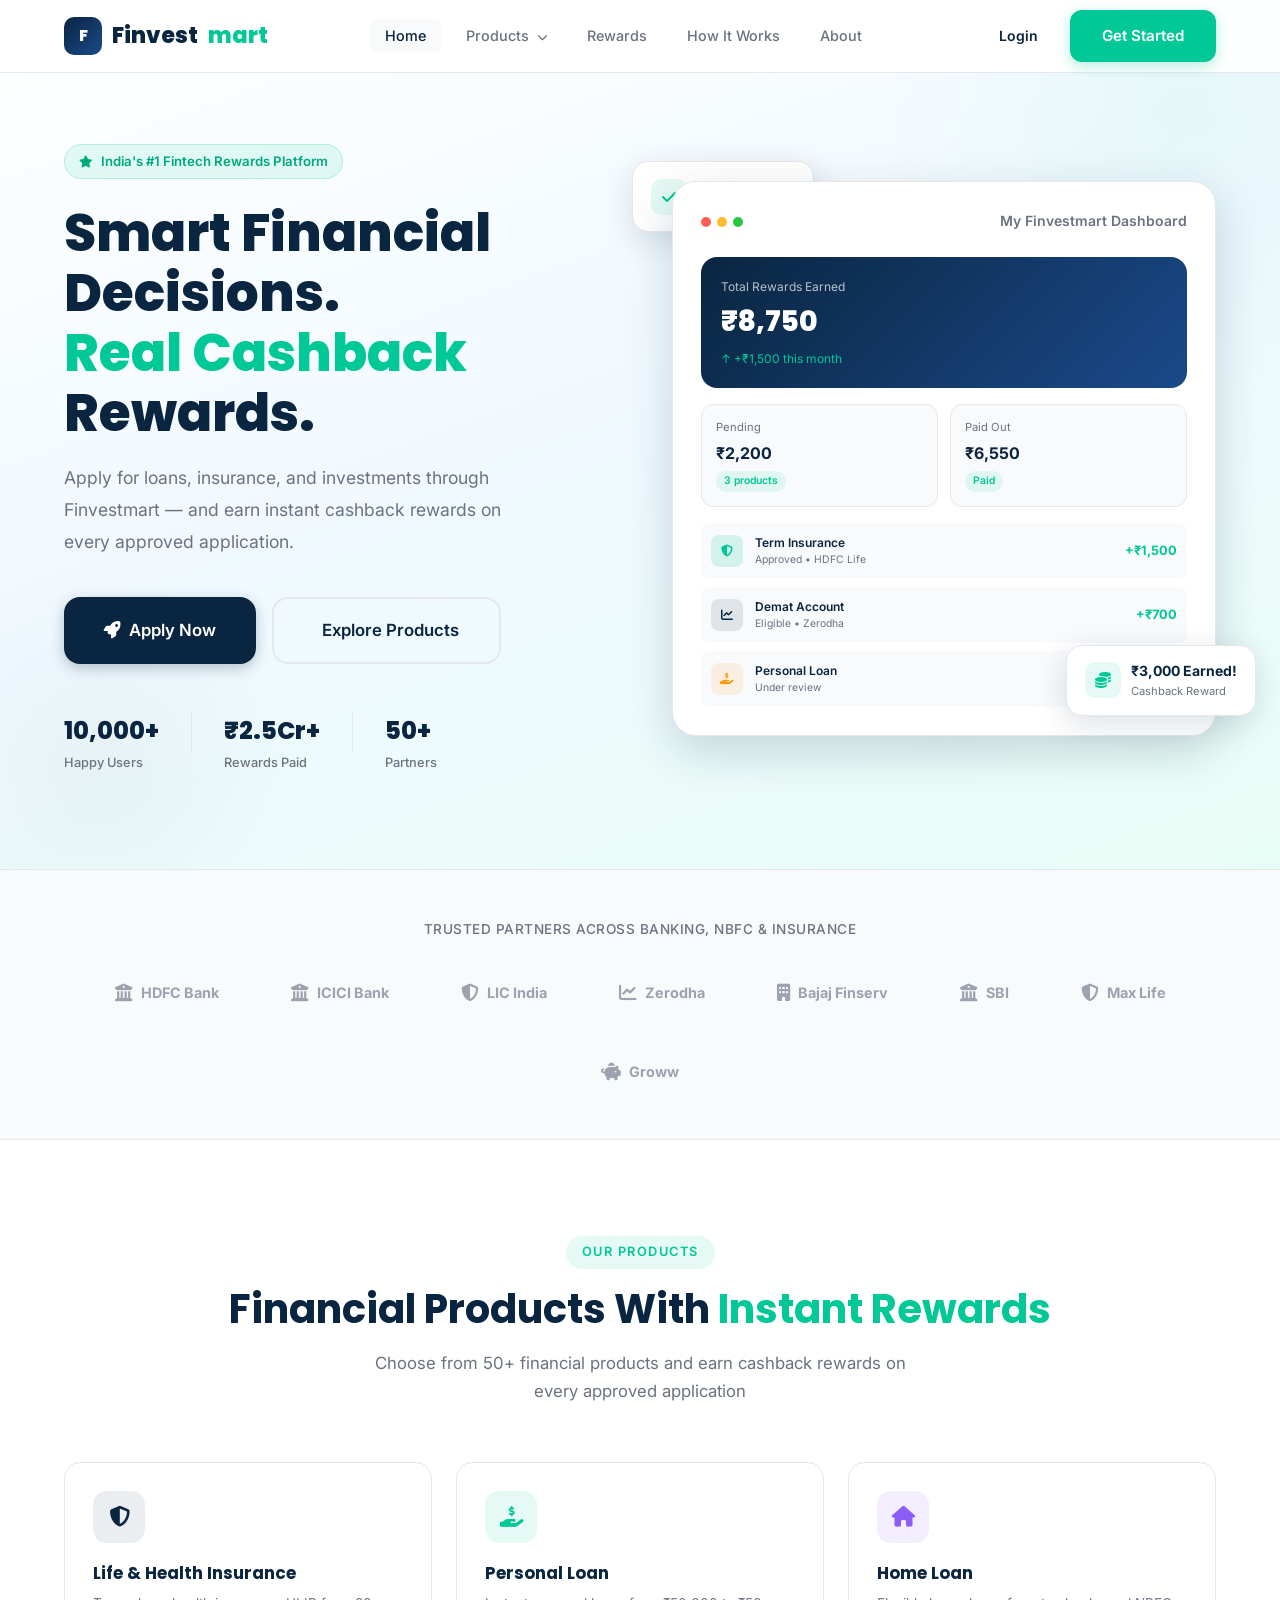
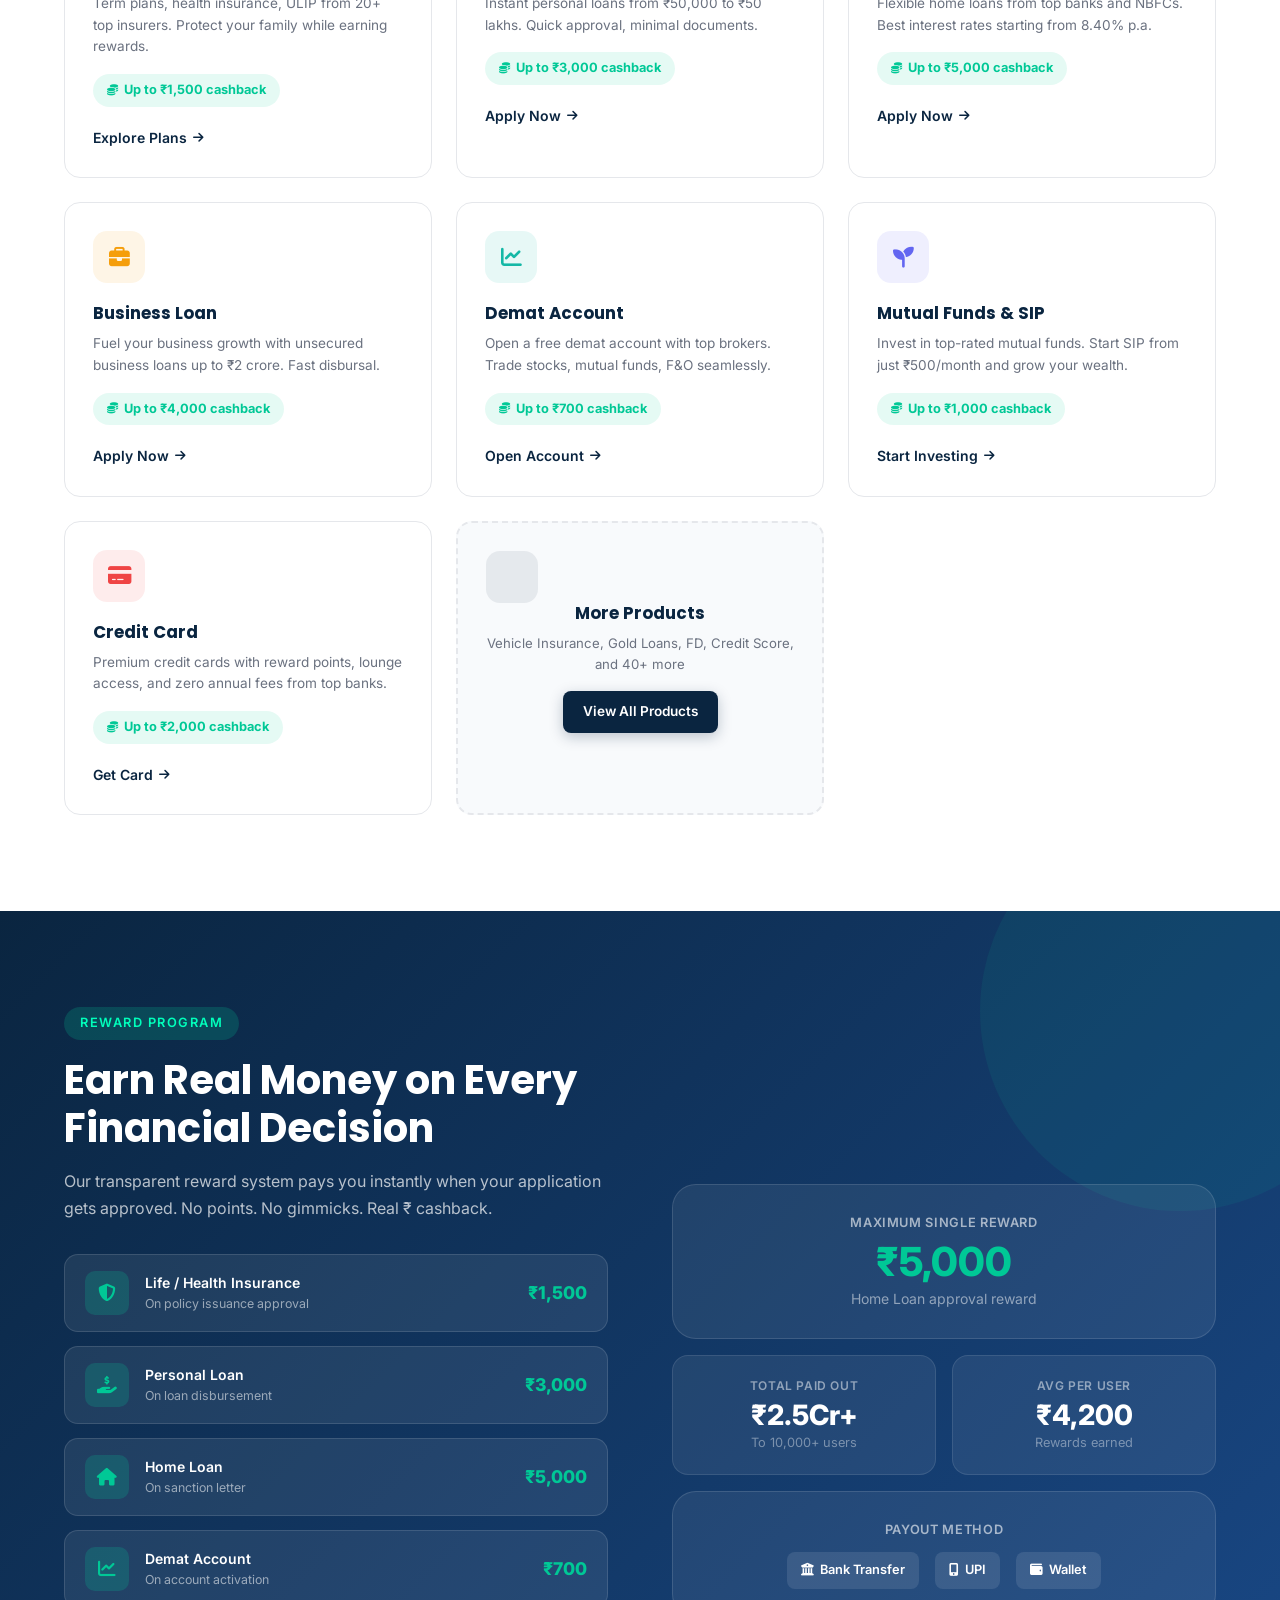
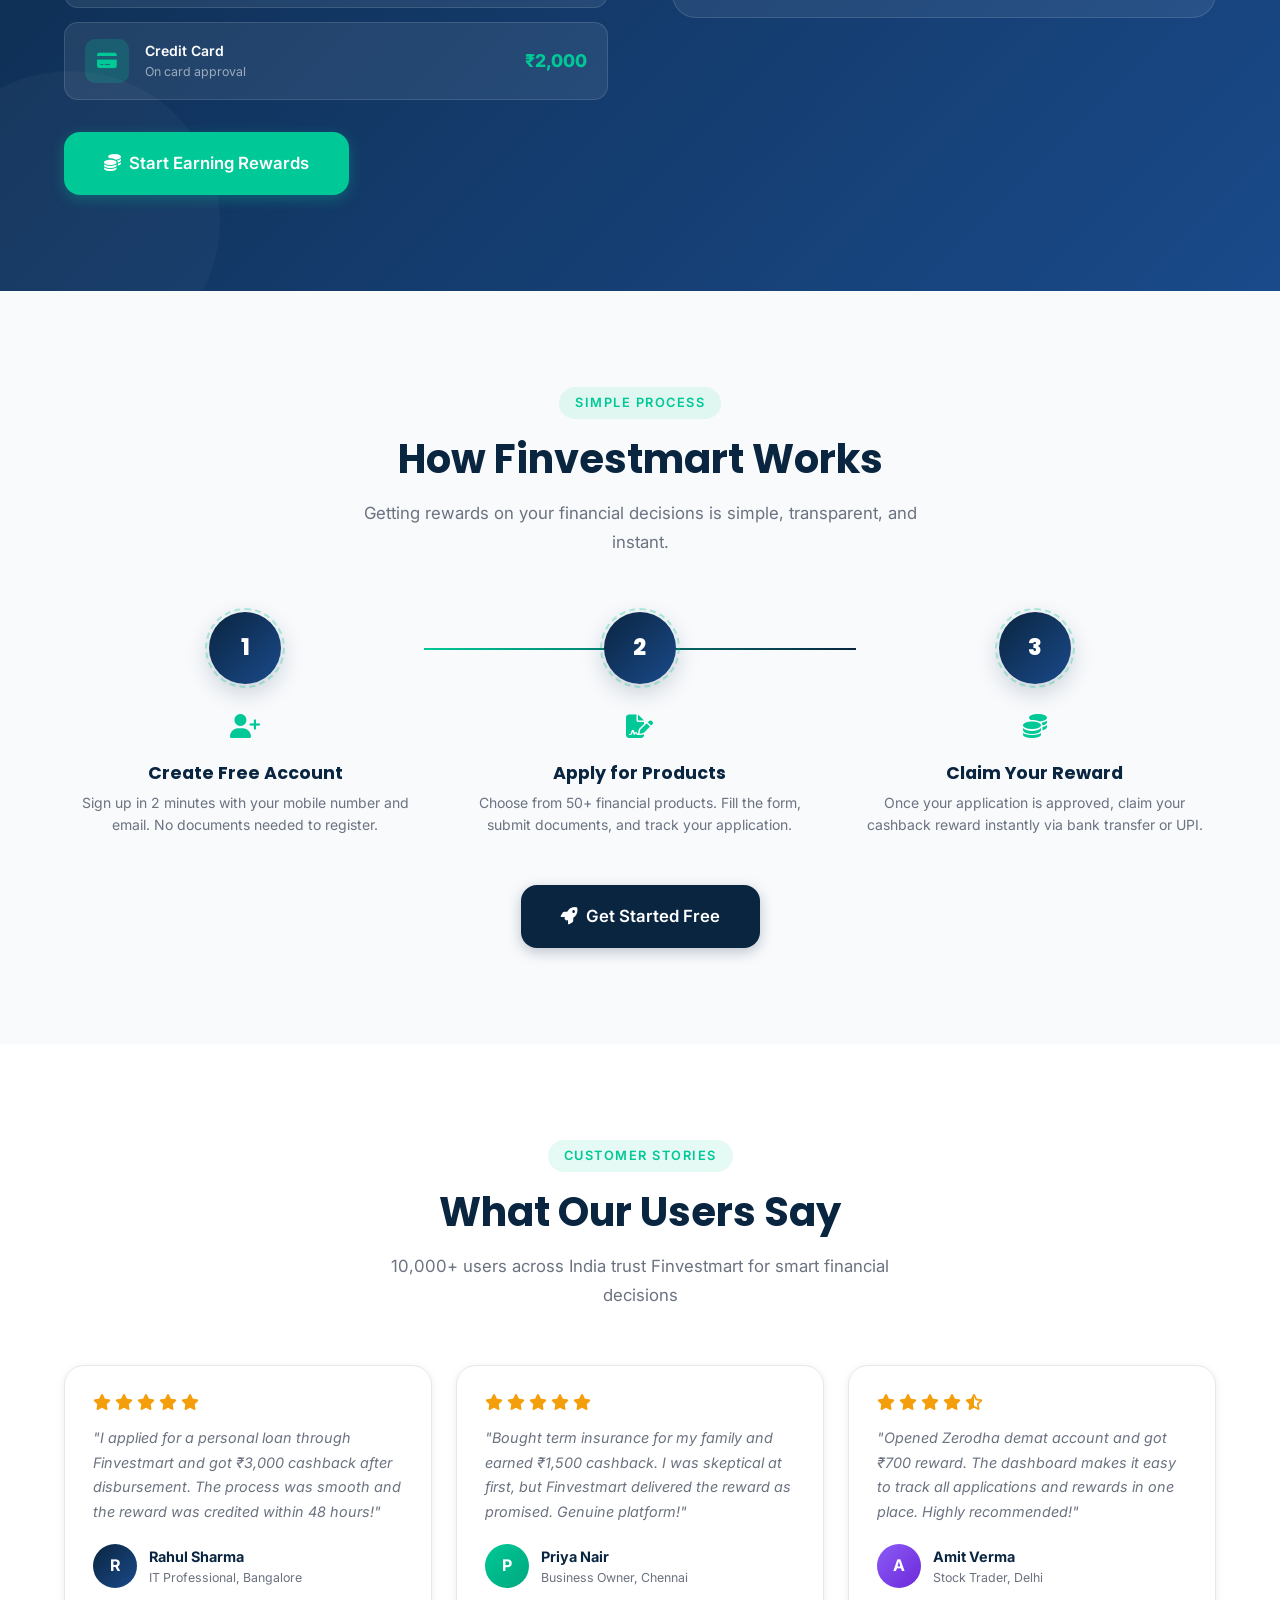
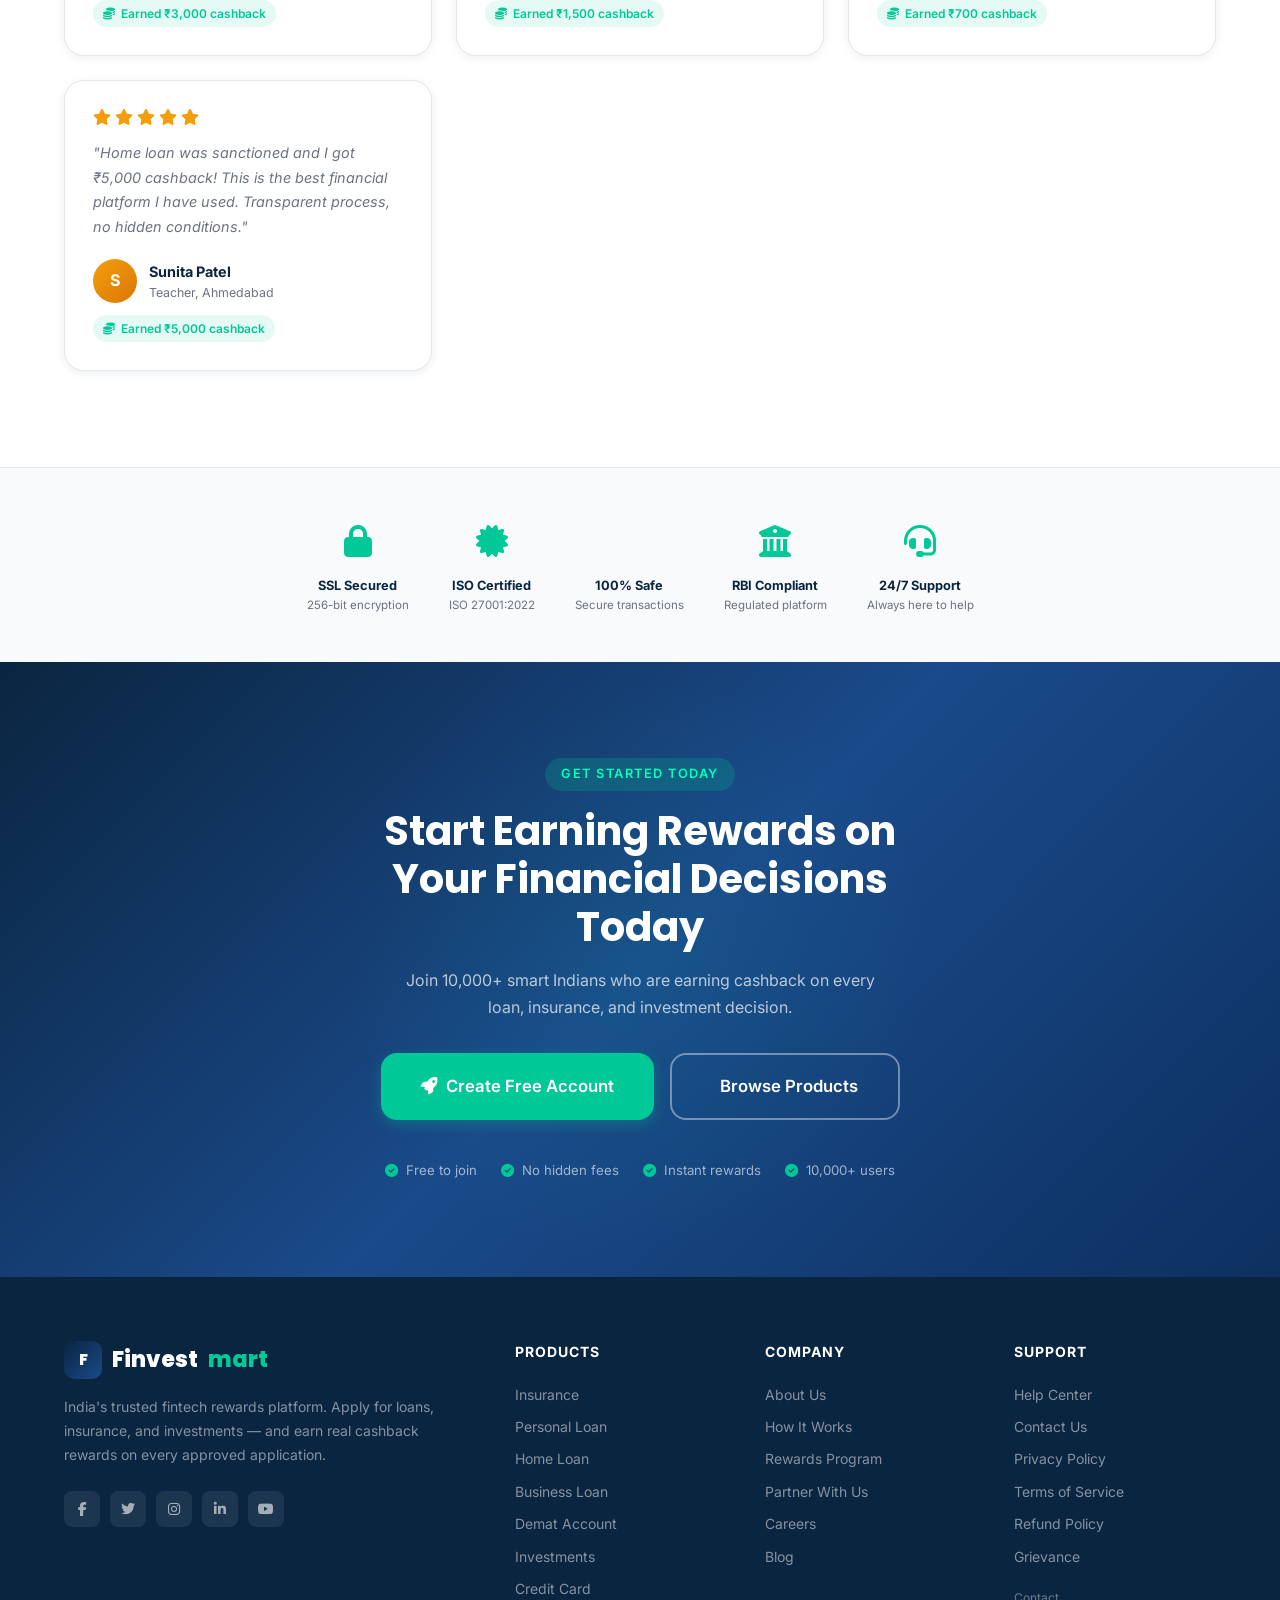
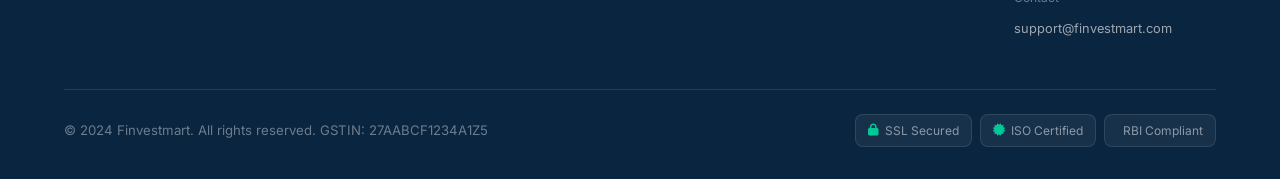
==== commit fec2aed2: "Fix rewards visual cards with inline styles to bypass missing server CSS" ====
--- a/index.html
+++ b/index.html
@@ -578,28 +578,28 @@
           </a>
         </div>
 
-        <div class="rewards-visual">
-          <div class="reward-big-card">
-            <div class="reward-big-label">Maximum Single Reward</div>
-            <div class="reward-big-amount">₹5,000</div>
-            <div class="reward-big-sub">Home Loan approval reward</div>
-          </div>
-
-          <div class="reward-small-card">
-            <div class="reward-small-label">Total Paid Out</div>
-            <div class="reward-small-amount">₹2.5Cr+</div>
-            <div class="reward-small-type">To 10,000+ users</div>
-          </div>
-
-          <div class="reward-small-card">
-            <div class="reward-small-label">Avg per User</div>
-            <div class="reward-small-amount">₹4,200</div>
-            <div class="reward-small-type">Rewards earned</div>
-          </div>
-
-          <div class="reward-big-card" style="margin-top:0;">
-            <div class="reward-big-label">Payout Method</div>
-            <div style="display:flex;justify-content:center;gap:16px;flex-wrap:wrap;margin-top:12px;">
+        <div style="display:grid;grid-template-columns:1fr 1fr;gap:16px;">
+          <div style="grid-column:span 2;background:rgba(255,255,255,0.07);border:1px solid rgba(255,255,255,0.12);border-radius:24px;padding:28px;text-align:center;">
+            <div style="font-size:0.8rem;font-weight:600;color:rgba(255,255,255,0.6);text-transform:uppercase;letter-spacing:0.05em;margin-bottom:8px;">Maximum Single Reward</div>
+            <div style="font-size:2.5rem;font-weight:800;color:#00C896;line-height:1;">&#8377;5,000</div>
+            <div style="font-size:0.875rem;color:rgba(255,255,255,0.5);margin-top:6px;">Home Loan approval reward</div>
+          </div>
+
+          <div style="background:rgba(255,255,255,0.07);border:1px solid rgba(255,255,255,0.1);border-radius:16px;padding:20px;text-align:center;">
+            <div style="font-size:0.75rem;font-weight:600;color:rgba(255,255,255,0.5);text-transform:uppercase;letter-spacing:0.05em;margin-bottom:6px;">Total Paid Out</div>
+            <div style="font-size:1.75rem;font-weight:800;color:#fff;line-height:1;">&#8377;2.5Cr+</div>
+            <div style="font-size:0.8rem;color:rgba(255,255,255,0.4);margin-top:4px;">To 10,000+ users</div>
+          </div>
+
+          <div style="background:rgba(255,255,255,0.07);border:1px solid rgba(255,255,255,0.1);border-radius:16px;padding:20px;text-align:center;">
+            <div style="font-size:0.75rem;font-weight:600;color:rgba(255,255,255,0.5);text-transform:uppercase;letter-spacing:0.05em;margin-bottom:6px;">Avg per User</div>
+            <div style="font-size:1.75rem;font-weight:800;color:#fff;line-height:1;">&#8377;4,200</div>
+            <div style="font-size:0.8rem;color:rgba(255,255,255,0.4);margin-top:4px;">Rewards earned</div>
+          </div>
+
+          <div style="grid-column:span 2;background:rgba(255,255,255,0.07);border:1px solid rgba(255,255,255,0.12);border-radius:24px;padding:28px;text-align:center;">
+            <div style="font-size:0.8rem;font-weight:600;color:rgba(255,255,255,0.6);text-transform:uppercase;letter-spacing:0.05em;margin-bottom:12px;">Payout Method</div>
+            <div style="display:flex;justify-content:center;gap:16px;flex-wrap:wrap;">
               <span style="background:rgba(255,255,255,0.1);color:#fff;padding:8px 14px;border-radius:8px;font-size:0.8rem;font-weight:600;"><i class="fas fa-university" style="margin-right:6px;"></i>Bank Transfer</span>
               <span style="background:rgba(255,255,255,0.1);color:#fff;padding:8px 14px;border-radius:8px;font-size:0.8rem;font-weight:600;"><i class="fas fa-mobile-alt" style="margin-right:6px;"></i>UPI</span>
               <span style="background:rgba(255,255,255,0.1);color:#fff;padding:8px 14px;border-radius:8px;font-size:0.8rem;font-weight:600;"><i class="fas fa-wallet" style="margin-right:6px;"></i>Wallet</span>
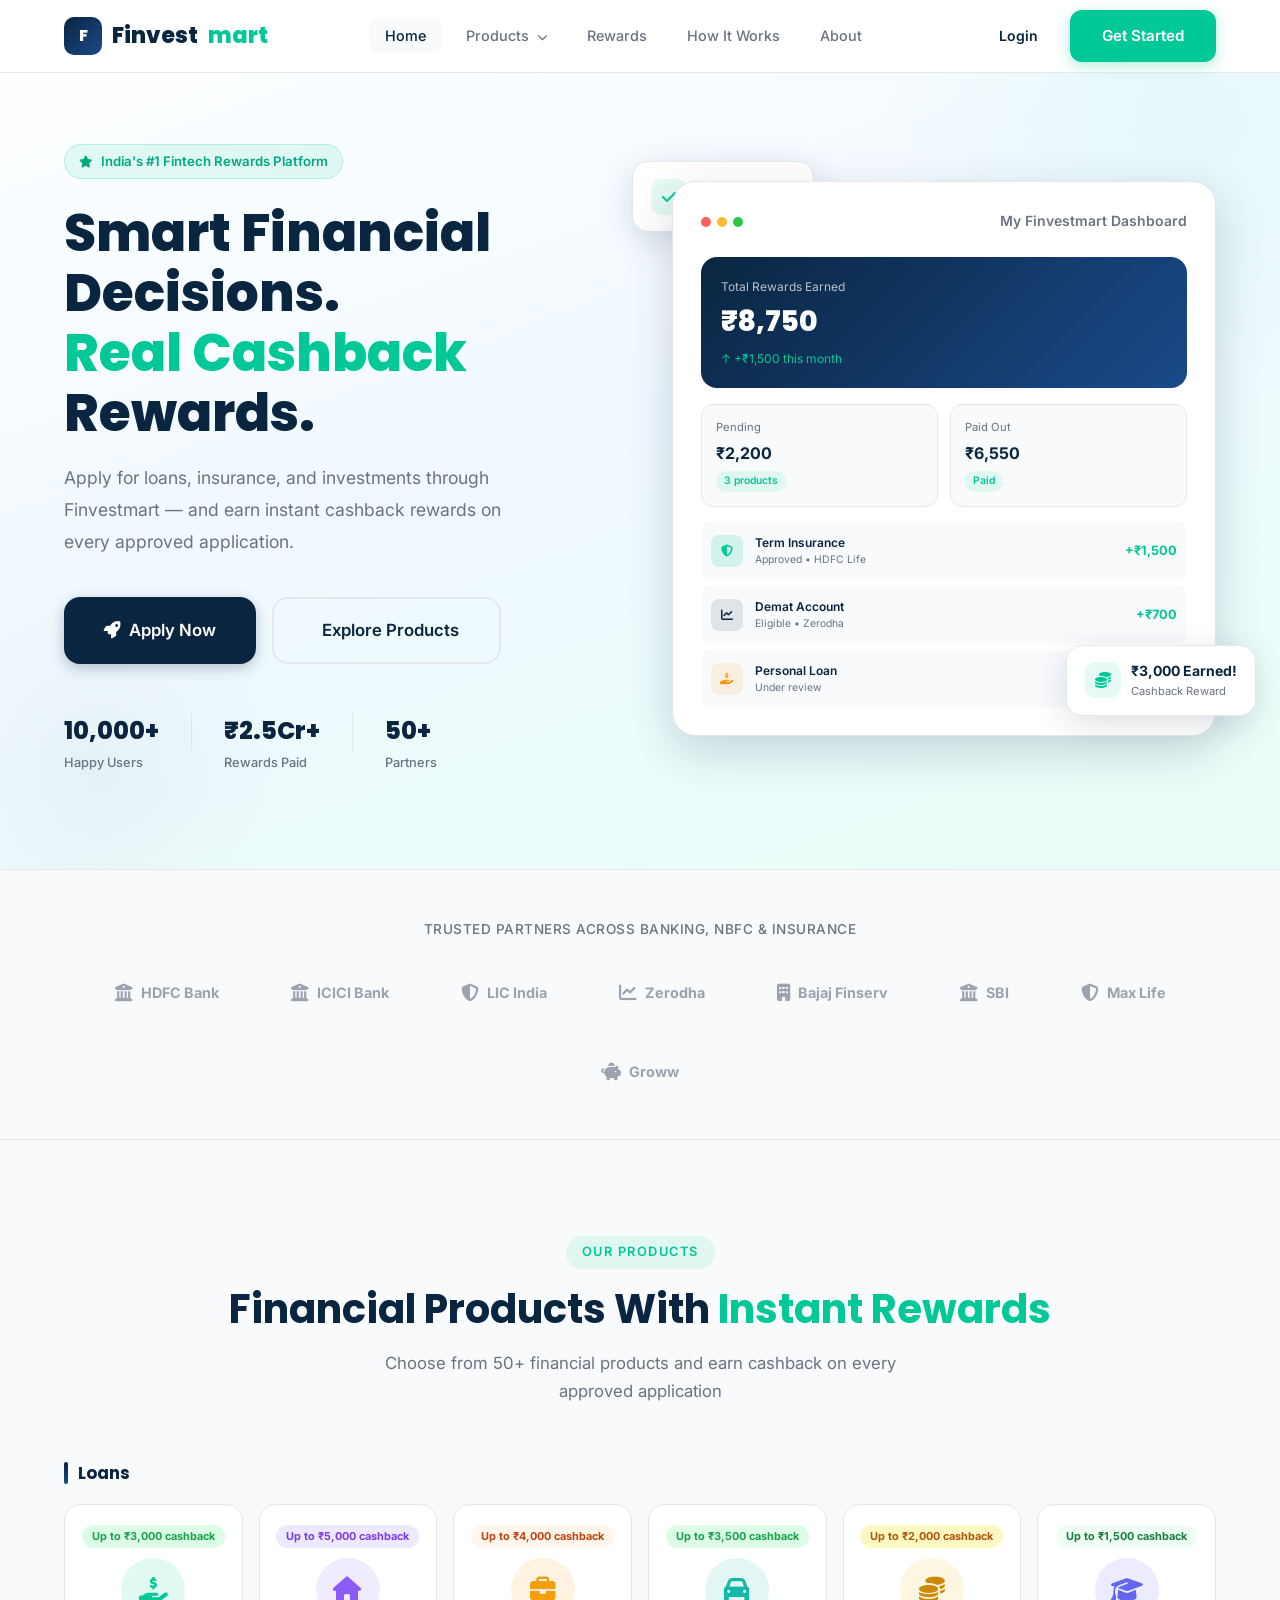
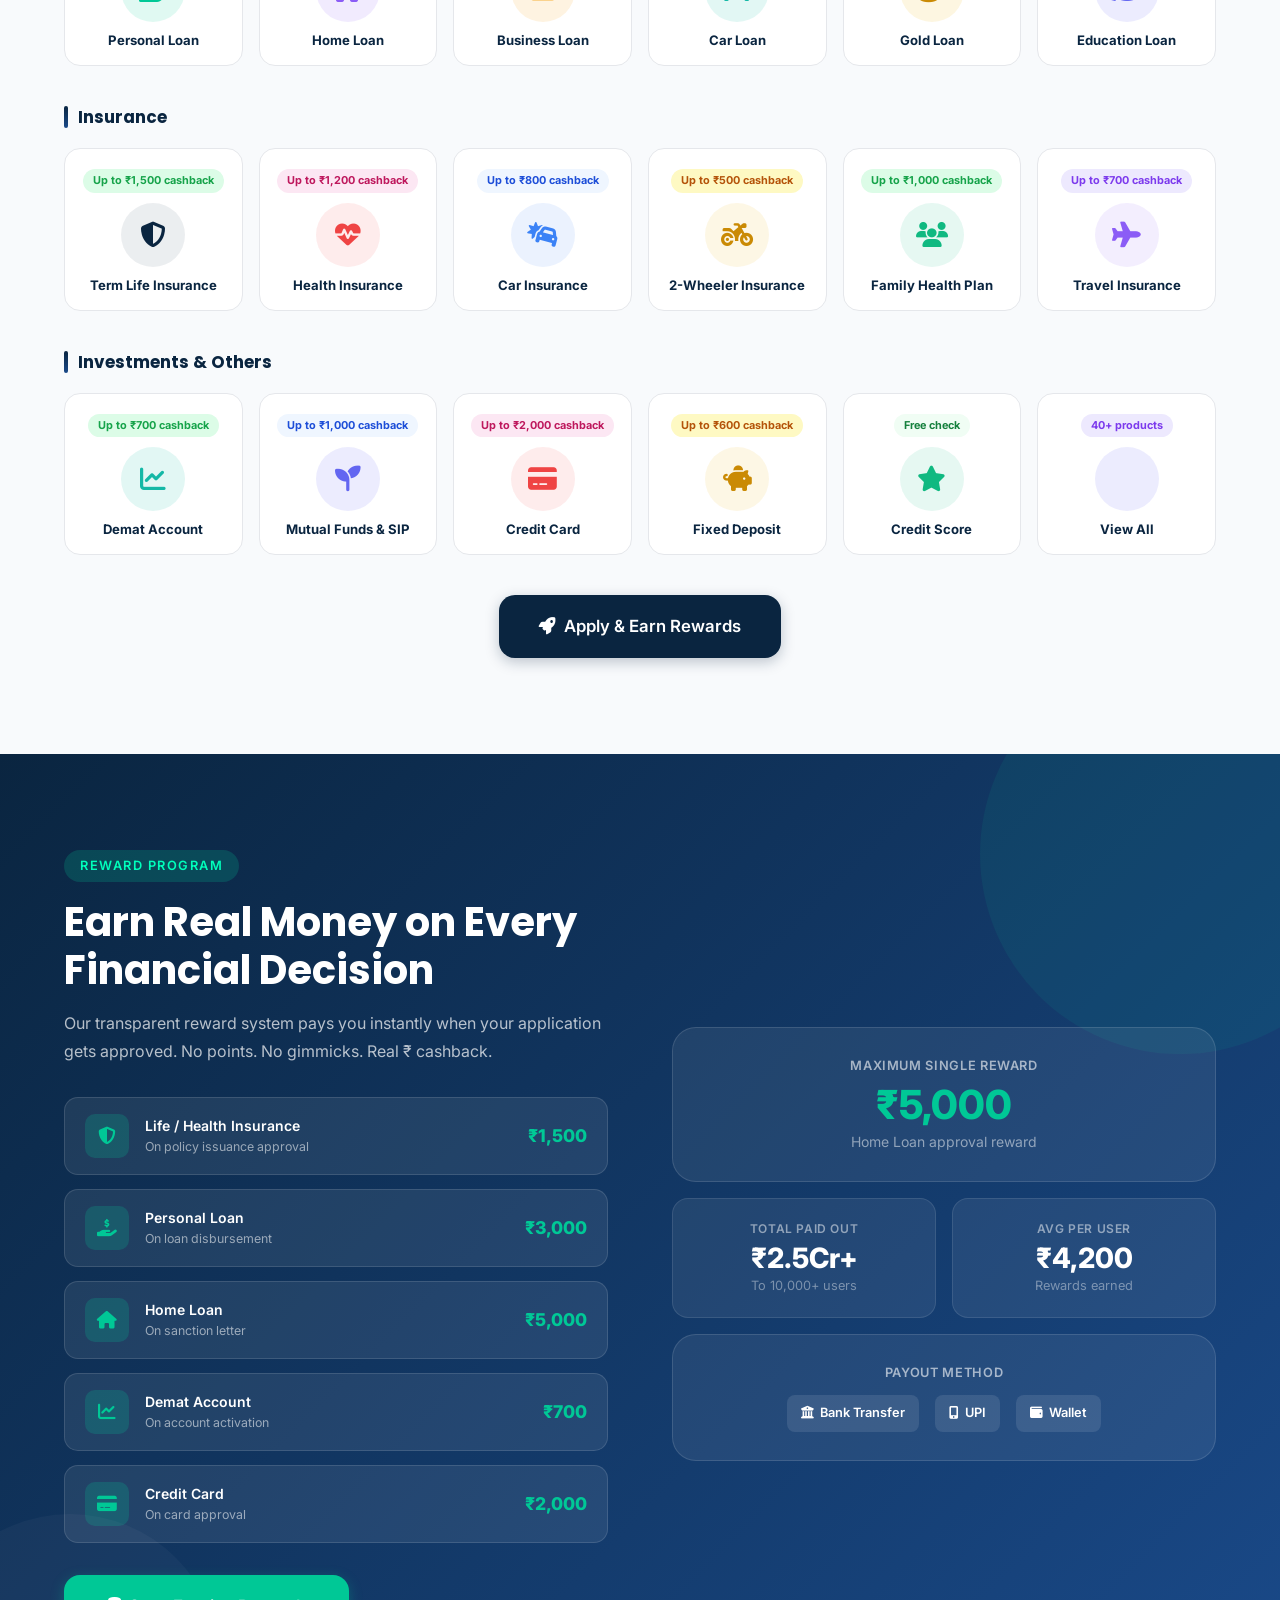
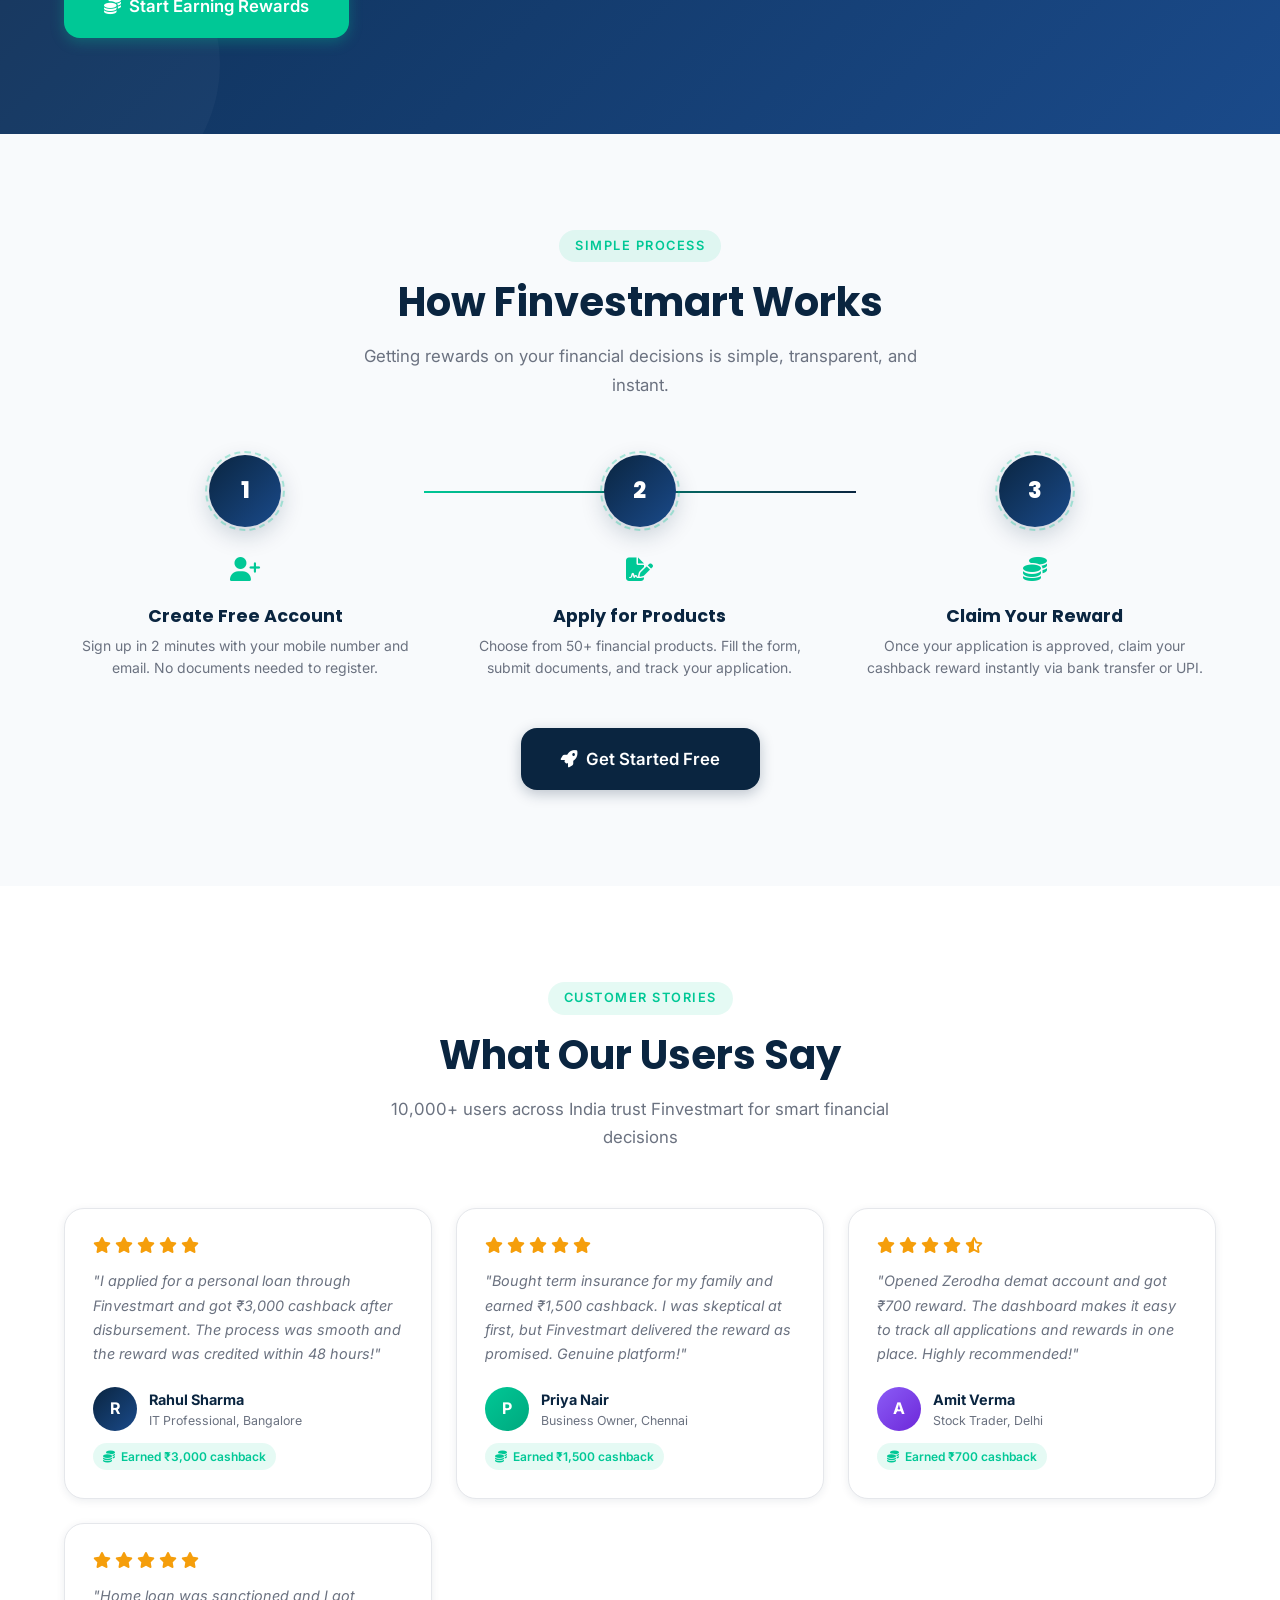
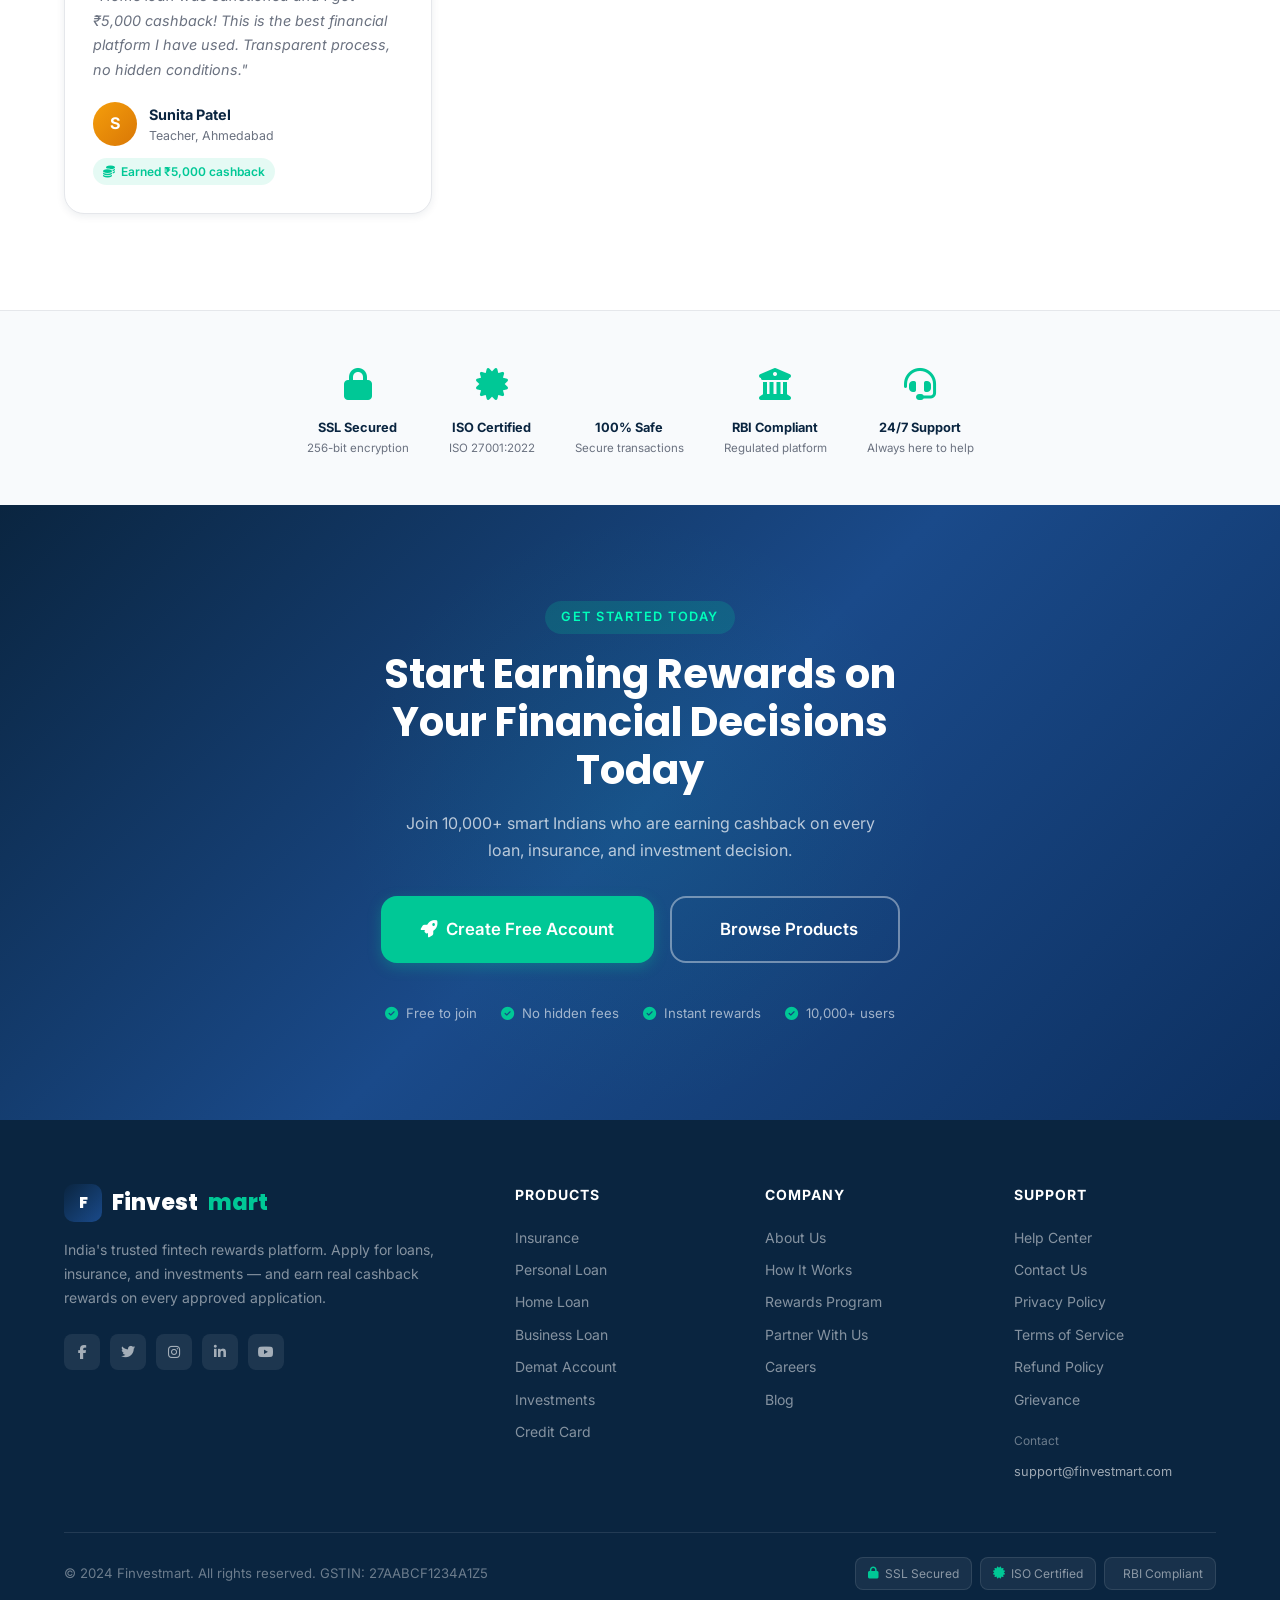
==== commit 36365a38: "Redesign products section to PolicyBazaar-style icon tile grid Replace tall detail cards with compac" ====
--- a/index.html
+++ b/index.html
@@ -52,32 +52,7 @@
       .nav-actions { display: flex !important; }
     }
 
-    /* 4. Products grid – force display */
-    .products-grid {
-      display: grid !important;
-      grid-template-columns: repeat(auto-fit, minmax(280px, 1fr));
-      gap: 24px;
-      margin-top: 24px;
-    }
-
-    .product-card {
-      display: block !important;
-      opacity: 1 !important;
-      visibility: visible !important;
-      background: #fff;
-      border-radius: 16px;
-      padding: 28px;
-      border: 1px solid #E5E7EB;
-      transition: all 0.3s ease;
-      position: relative;
-      overflow: hidden;
-    }
-
-    .product-card:hover {
-      transform: translateY(-4px);
-      box-shadow: 0 16px 48px rgba(10,37,64,0.14);
-      border-color: #00C896;
-    }
+    /* 4. Products grid – legacy class kept for any other use */
 
     /* 5. Hero section – ensure both columns show */
     .hero-inner {
@@ -433,83 +408,203 @@
   <!-- ======================================================
        PRODUCTS SECTION
   ====================================================== -->
-  <section class="section-padding" id="products">
+  <section class="section-padding" id="products" style="background:#F8FAFC;">
     <div class="container">
-      <div class="text-center">
+      <div class="text-center" style="margin-bottom:40px;">
         <span class="section-tag">Our Products</span>
         <h2 class="section-title">Financial Products With <span style="color:var(--accent-color)">Instant Rewards</span></h2>
-        <p class="section-subtitle">Choose from 50+ financial products and earn cashback rewards on every approved application</p>
-      </div>
-
-      <div class="products-grid">
-
-        <a href="products/insurance.html" class="product-card">
-          <div class="product-icon blue"><i class="fas fa-shield-halved"></i></div>
-          <h3 class="product-title">Life & Health Insurance</h3>
-          <p class="product-desc">Term plans, health insurance, ULIP from 20+ top insurers. Protect your family while earning rewards.</p>
-          <div class="product-reward"><i class="fas fa-coins"></i> Up to ₹1,500 cashback</div>
-          <div class="product-link">Explore Plans <i class="fas fa-arrow-right"></i></div>
+        <p class="section-subtitle">Choose from 50+ financial products and earn cashback on every approved application</p>
+      </div>
+
+      <!-- Loans -->
+      <div style="margin-bottom:40px;">
+        <div style="display:flex;align-items:center;gap:10px;margin-bottom:20px;">
+          <div style="width:4px;height:22px;background:linear-gradient(180deg,#0A2540,#1a4a8a);border-radius:4px;"></div>
+          <h3 style="font-size:1.05rem;font-weight:700;color:#0A2540;margin:0;">Loans</h3>
+        </div>
+        <div class="pb-tile-grid">
+          <a href="products/personal-loan.html" class="pb-tile">
+            <div class="pb-tile-badge" style="background:#dcfce7;color:#16a34a;">Up to ₹3,000 cashback</div>
+            <div class="pb-tile-icon" style="background:rgba(0,200,150,0.12);color:#00C896;"><i class="fas fa-hand-holding-dollar"></i></div>
+            <div class="pb-tile-name">Personal Loan</div>
+          </a>
+          <a href="products/home-loan.html" class="pb-tile">
+            <div class="pb-tile-badge" style="background:#ede9fe;color:#7c3aed;">Up to ₹5,000 cashback</div>
+            <div class="pb-tile-icon" style="background:rgba(139,92,246,0.12);color:#8B5CF6;"><i class="fas fa-house"></i></div>
+            <div class="pb-tile-name">Home Loan</div>
+          </a>
+          <a href="products/business-loan.html" class="pb-tile">
+            <div class="pb-tile-badge" style="background:#fff7ed;color:#c2410c;">Up to ₹4,000 cashback</div>
+            <div class="pb-tile-icon" style="background:rgba(245,158,11,0.12);color:#F59E0B;"><i class="fas fa-briefcase"></i></div>
+            <div class="pb-tile-name">Business Loan</div>
+          </a>
+          <a href="register.html" class="pb-tile">
+            <div class="pb-tile-badge" style="background:#dcfce7;color:#16a34a;">Up to ₹3,500 cashback</div>
+            <div class="pb-tile-icon" style="background:rgba(20,184,166,0.12);color:#14B8A6;"><i class="fas fa-car"></i></div>
+            <div class="pb-tile-name">Car Loan</div>
+          </a>
+          <a href="register.html" class="pb-tile">
+            <div class="pb-tile-badge" style="background:#fef9c3;color:#b45309;">Up to ₹2,000 cashback</div>
+            <div class="pb-tile-icon" style="background:rgba(234,179,8,0.12);color:#CA8A04;"><i class="fas fa-coins"></i></div>
+            <div class="pb-tile-name">Gold Loan</div>
+          </a>
+          <a href="register.html" class="pb-tile">
+            <div class="pb-tile-badge" style="background:#f0fdf4;color:#15803d;">Up to ₹1,500 cashback</div>
+            <div class="pb-tile-icon" style="background:rgba(99,102,241,0.12);color:#6366F1;"><i class="fas fa-graduation-cap"></i></div>
+            <div class="pb-tile-name">Education Loan</div>
+          </a>
+        </div>
+      </div>
+
+      <!-- Insurance -->
+      <div style="margin-bottom:40px;">
+        <div style="display:flex;align-items:center;gap:10px;margin-bottom:20px;">
+          <div style="width:4px;height:22px;background:linear-gradient(180deg,#0A2540,#1a4a8a);border-radius:4px;"></div>
+          <h3 style="font-size:1.05rem;font-weight:700;color:#0A2540;margin:0;">Insurance</h3>
+        </div>
+        <div class="pb-tile-grid">
+          <a href="products/insurance.html" class="pb-tile">
+            <div class="pb-tile-badge" style="background:#dcfce7;color:#16a34a;">Up to ₹1,500 cashback</div>
+            <div class="pb-tile-icon" style="background:rgba(10,37,64,0.08);color:#0A2540;"><i class="fas fa-shield-halved"></i></div>
+            <div class="pb-tile-name">Term Life Insurance</div>
+          </a>
+          <a href="products/insurance.html" class="pb-tile">
+            <div class="pb-tile-badge" style="background:#fce7f3;color:#be185d;">Up to ₹1,200 cashback</div>
+            <div class="pb-tile-icon" style="background:rgba(239,68,68,0.1);color:#EF4444;"><i class="fas fa-heart-pulse"></i></div>
+            <div class="pb-tile-name">Health Insurance</div>
+          </a>
+          <a href="register.html" class="pb-tile">
+            <div class="pb-tile-badge" style="background:#eff6ff;color:#1d4ed8;">Up to ₹800 cashback</div>
+            <div class="pb-tile-icon" style="background:rgba(59,130,246,0.1);color:#3B82F6;"><i class="fas fa-car-burst"></i></div>
+            <div class="pb-tile-name">Car Insurance</div>
+          </a>
+          <a href="register.html" class="pb-tile">
+            <div class="pb-tile-badge" style="background:#fef9c3;color:#b45309;">Up to ₹500 cashback</div>
+            <div class="pb-tile-icon" style="background:rgba(234,179,8,0.1);color:#CA8A04;"><i class="fas fa-motorcycle"></i></div>
+            <div class="pb-tile-name">2-Wheeler Insurance</div>
+          </a>
+          <a href="products/insurance.html" class="pb-tile">
+            <div class="pb-tile-badge" style="background:#dcfce7;color:#16a34a;">Up to ₹1,000 cashback</div>
+            <div class="pb-tile-icon" style="background:rgba(16,185,129,0.1);color:#10B981;"><i class="fas fa-users"></i></div>
+            <div class="pb-tile-name">Family Health Plan</div>
+          </a>
+          <a href="register.html" class="pb-tile">
+            <div class="pb-tile-badge" style="background:#ede9fe;color:#7c3aed;">Up to ₹700 cashback</div>
+            <div class="pb-tile-icon" style="background:rgba(139,92,246,0.1);color:#8B5CF6;"><i class="fas fa-plane"></i></div>
+            <div class="pb-tile-name">Travel Insurance</div>
+          </a>
+        </div>
+      </div>
+
+      <!-- Investments & Others -->
+      <div style="margin-bottom:40px;">
+        <div style="display:flex;align-items:center;gap:10px;margin-bottom:20px;">
+          <div style="width:4px;height:22px;background:linear-gradient(180deg,#0A2540,#1a4a8a);border-radius:4px;"></div>
+          <h3 style="font-size:1.05rem;font-weight:700;color:#0A2540;margin:0;">Investments &amp; Others</h3>
+        </div>
+        <div class="pb-tile-grid">
+          <a href="products/demat.html" class="pb-tile">
+            <div class="pb-tile-badge" style="background:#dcfce7;color:#16a34a;">Up to ₹700 cashback</div>
+            <div class="pb-tile-icon" style="background:rgba(20,184,166,0.12);color:#14B8A6;"><i class="fas fa-chart-line"></i></div>
+            <div class="pb-tile-name">Demat Account</div>
+          </a>
+          <a href="products/investments.html" class="pb-tile">
+            <div class="pb-tile-badge" style="background:#eff6ff;color:#1d4ed8;">Up to ₹1,000 cashback</div>
+            <div class="pb-tile-icon" style="background:rgba(99,102,241,0.12);color:#6366F1;"><i class="fas fa-seedling"></i></div>
+            <div class="pb-tile-name">Mutual Funds &amp; SIP</div>
+          </a>
+          <a href="products/credit-card.html" class="pb-tile">
+            <div class="pb-tile-badge" style="background:#fce7f3;color:#be185d;">Up to ₹2,000 cashback</div>
+            <div class="pb-tile-icon" style="background:rgba(239,68,68,0.1);color:#EF4444;"><i class="fas fa-credit-card"></i></div>
+            <div class="pb-tile-name">Credit Card</div>
+          </a>
+          <a href="register.html" class="pb-tile">
+            <div class="pb-tile-badge" style="background:#fef9c3;color:#b45309;">Up to ₹600 cashback</div>
+            <div class="pb-tile-icon" style="background:rgba(234,179,8,0.1);color:#CA8A04;"><i class="fas fa-piggy-bank"></i></div>
+            <div class="pb-tile-name">Fixed Deposit</div>
+          </a>
+          <a href="register.html" class="pb-tile">
+            <div class="pb-tile-badge" style="background:#f0fdf4;color:#15803d;">Free check</div>
+            <div class="pb-tile-icon" style="background:rgba(16,185,129,0.1);color:#10B981;"><i class="fas fa-star"></i></div>
+            <div class="pb-tile-name">Credit Score</div>
+          </a>
+          <a href="register.html" class="pb-tile">
+            <div class="pb-tile-badge" style="background:#ede9fe;color:#7c3aed;">40+ products</div>
+            <div class="pb-tile-icon" style="background:rgba(99,102,241,0.12);color:#6366F1;"><i class="fas fa-grid-2-plus"></i></div>
+            <div class="pb-tile-name">View All</div>
+          </a>
+        </div>
+      </div>
+
+      <div class="text-center">
+        <a href="register.html" class="btn btn-primary btn-lg">
+          <i class="fas fa-rocket"></i> Apply &amp; Earn Rewards
         </a>
-
-        <a href="products/personal-loan.html" class="product-card">
-          <div class="product-icon green"><i class="fas fa-hand-holding-dollar"></i></div>
-          <h3 class="product-title">Personal Loan</h3>
-          <p class="product-desc">Instant personal loans from ₹50,000 to ₹50 lakhs. Quick approval, minimal documents.</p>
-          <div class="product-reward"><i class="fas fa-coins"></i> Up to ₹3,000 cashback</div>
-          <div class="product-link">Apply Now <i class="fas fa-arrow-right"></i></div>
-        </a>
-
-        <a href="products/home-loan.html" class="product-card">
-          <div class="product-icon purple"><i class="fas fa-house"></i></div>
-          <h3 class="product-title">Home Loan</h3>
-          <p class="product-desc">Flexible home loans from top banks and NBFCs. Best interest rates starting from 8.40% p.a.</p>
-          <div class="product-reward"><i class="fas fa-coins"></i> Up to ₹5,000 cashback</div>
-          <div class="product-link">Apply Now <i class="fas fa-arrow-right"></i></div>
-        </a>
-
-        <a href="products/business-loan.html" class="product-card">
-          <div class="product-icon orange"><i class="fas fa-briefcase"></i></div>
-          <h3 class="product-title">Business Loan</h3>
-          <p class="product-desc">Fuel your business growth with unsecured business loans up to ₹2 crore. Fast disbursal.</p>
-          <div class="product-reward"><i class="fas fa-coins"></i> Up to ₹4,000 cashback</div>
-          <div class="product-link">Apply Now <i class="fas fa-arrow-right"></i></div>
-        </a>
-
-        <a href="products/demat.html" class="product-card">
-          <div class="product-icon teal"><i class="fas fa-chart-line"></i></div>
-          <h3 class="product-title">Demat Account</h3>
-          <p class="product-desc">Open a free demat account with top brokers. Trade stocks, mutual funds, F&amp;O seamlessly.</p>
-          <div class="product-reward"><i class="fas fa-coins"></i> Up to ₹700 cashback</div>
-          <div class="product-link">Open Account <i class="fas fa-arrow-right"></i></div>
-        </a>
-
-        <a href="products/investments.html" class="product-card">
-          <div class="product-icon indigo"><i class="fas fa-seedling"></i></div>
-          <h3 class="product-title">Mutual Funds &amp; SIP</h3>
-          <p class="product-desc">Invest in top-rated mutual funds. Start SIP from just ₹500/month and grow your wealth.</p>
-          <div class="product-reward"><i class="fas fa-coins"></i> Up to ₹1,000 cashback</div>
-          <div class="product-link">Start Investing <i class="fas fa-arrow-right"></i></div>
-        </a>
-
-        <a href="products/credit-card.html" class="product-card">
-          <div class="product-icon red"><i class="fas fa-credit-card"></i></div>
-          <h3 class="product-title">Credit Card</h3>
-          <p class="product-desc">Premium credit cards with reward points, lounge access, and zero annual fees from top banks.</p>
-          <div class="product-reward"><i class="fas fa-coins"></i> Up to ₹2,000 cashback</div>
-          <div class="product-link">Get Card <i class="fas fa-arrow-right"></i></div>
-        </a>
-
-        <!-- View All Card -->
-        <div class="product-card" style="background:var(--light-bg);display:flex;flex-direction:column;justify-content:center;align-items:center;text-align:center;gap:16px;border:2px dashed var(--border-color);">
-          <div class="product-icon blue" style="margin-bottom:0;"><i class="fas fa-grid-2-plus"></i></div>
-          <h3 class="product-title">More Products</h3>
-          <p class="product-desc" style="font-size:0.825rem;">Vehicle Insurance, Gold Loans, FD, Credit Score, and 40+ more</p>
-          <a href="register.html" class="btn btn-primary btn-sm">View All Products</a>
-        </div>
-
       </div>
     </div>
   </section>
+
+  <style>
+    .pb-tile-grid {
+      display: grid;
+      grid-template-columns: repeat(6, 1fr);
+      gap: 16px;
+    }
+    .pb-tile {
+      background: #fff;
+      border: 1px solid #E5E7EB;
+      border-radius: 16px;
+      padding: 20px 12px 16px;
+      text-align: center;
+      text-decoration: none;
+      display: flex;
+      flex-direction: column;
+      align-items: center;
+      gap: 10px;
+      transition: all 0.25s ease;
+      position: relative;
+      overflow: hidden;
+    }
+    .pb-tile:hover {
+      border-color: #00C896;
+      box-shadow: 0 8px 24px rgba(0,200,150,0.15);
+      transform: translateY(-3px);
+    }
+    .pb-tile-badge {
+      font-size: 0.68rem;
+      font-weight: 700;
+      padding: 3px 10px;
+      border-radius: 100px;
+      white-space: nowrap;
+    }
+    .pb-tile-icon {
+      width: 64px;
+      height: 64px;
+      border-radius: 50%;
+      display: flex;
+      align-items: center;
+      justify-content: center;
+      font-size: 1.6rem;
+    }
+    .pb-tile-name {
+      font-size: 0.82rem;
+      font-weight: 700;
+      color: #0A2540;
+      line-height: 1.3;
+    }
+    @media (max-width: 1024px) {
+      .pb-tile-grid { grid-template-columns: repeat(4, 1fr); }
+    }
+    @media (max-width: 640px) {
+      .pb-tile-grid { grid-template-columns: repeat(3, 1fr); gap: 10px; }
+      .pb-tile { padding: 14px 8px 12px; }
+      .pb-tile-icon { width: 52px; height: 52px; font-size: 1.3rem; }
+      .pb-tile-name { font-size: 0.75rem; }
+    }
+    @media (max-width: 400px) {
+      .pb-tile-grid { grid-template-columns: repeat(2, 1fr); }
+    }
+  </style>
 
   <!-- ======================================================
        REWARDS SECTION
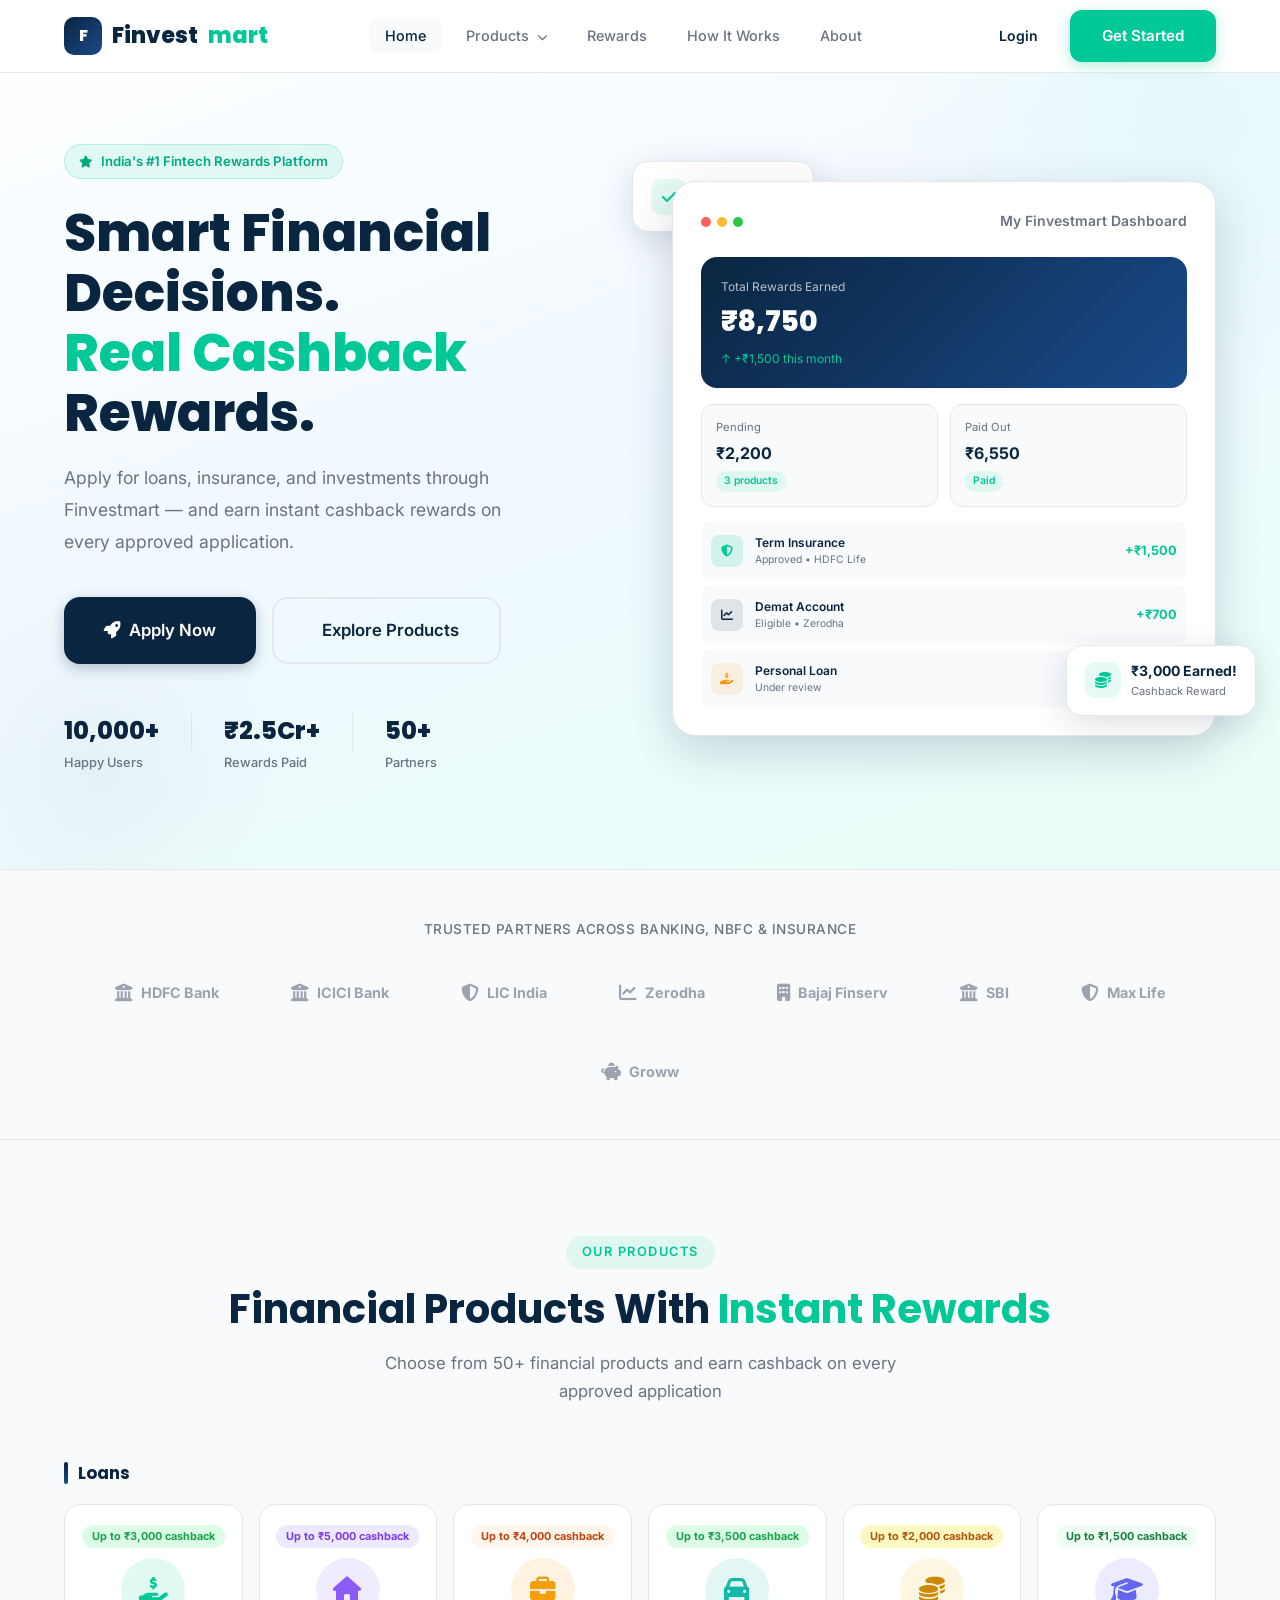
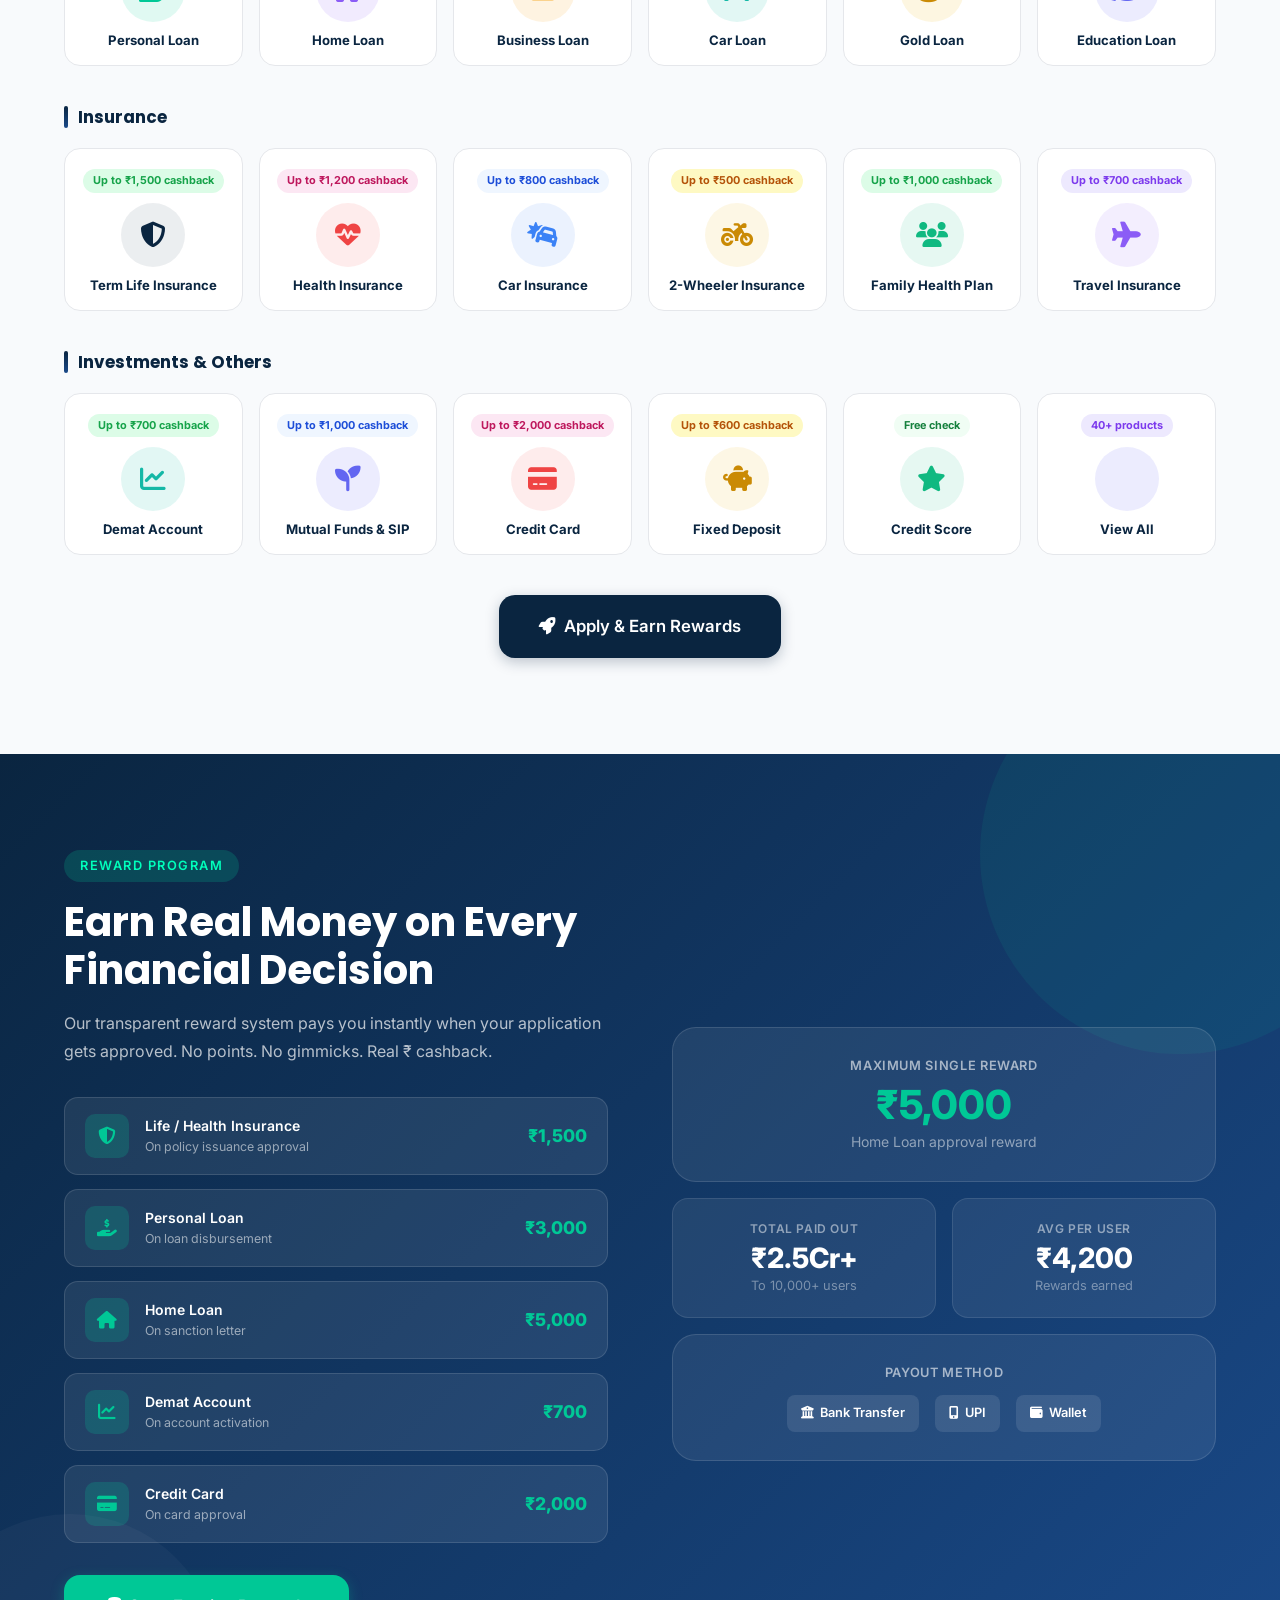
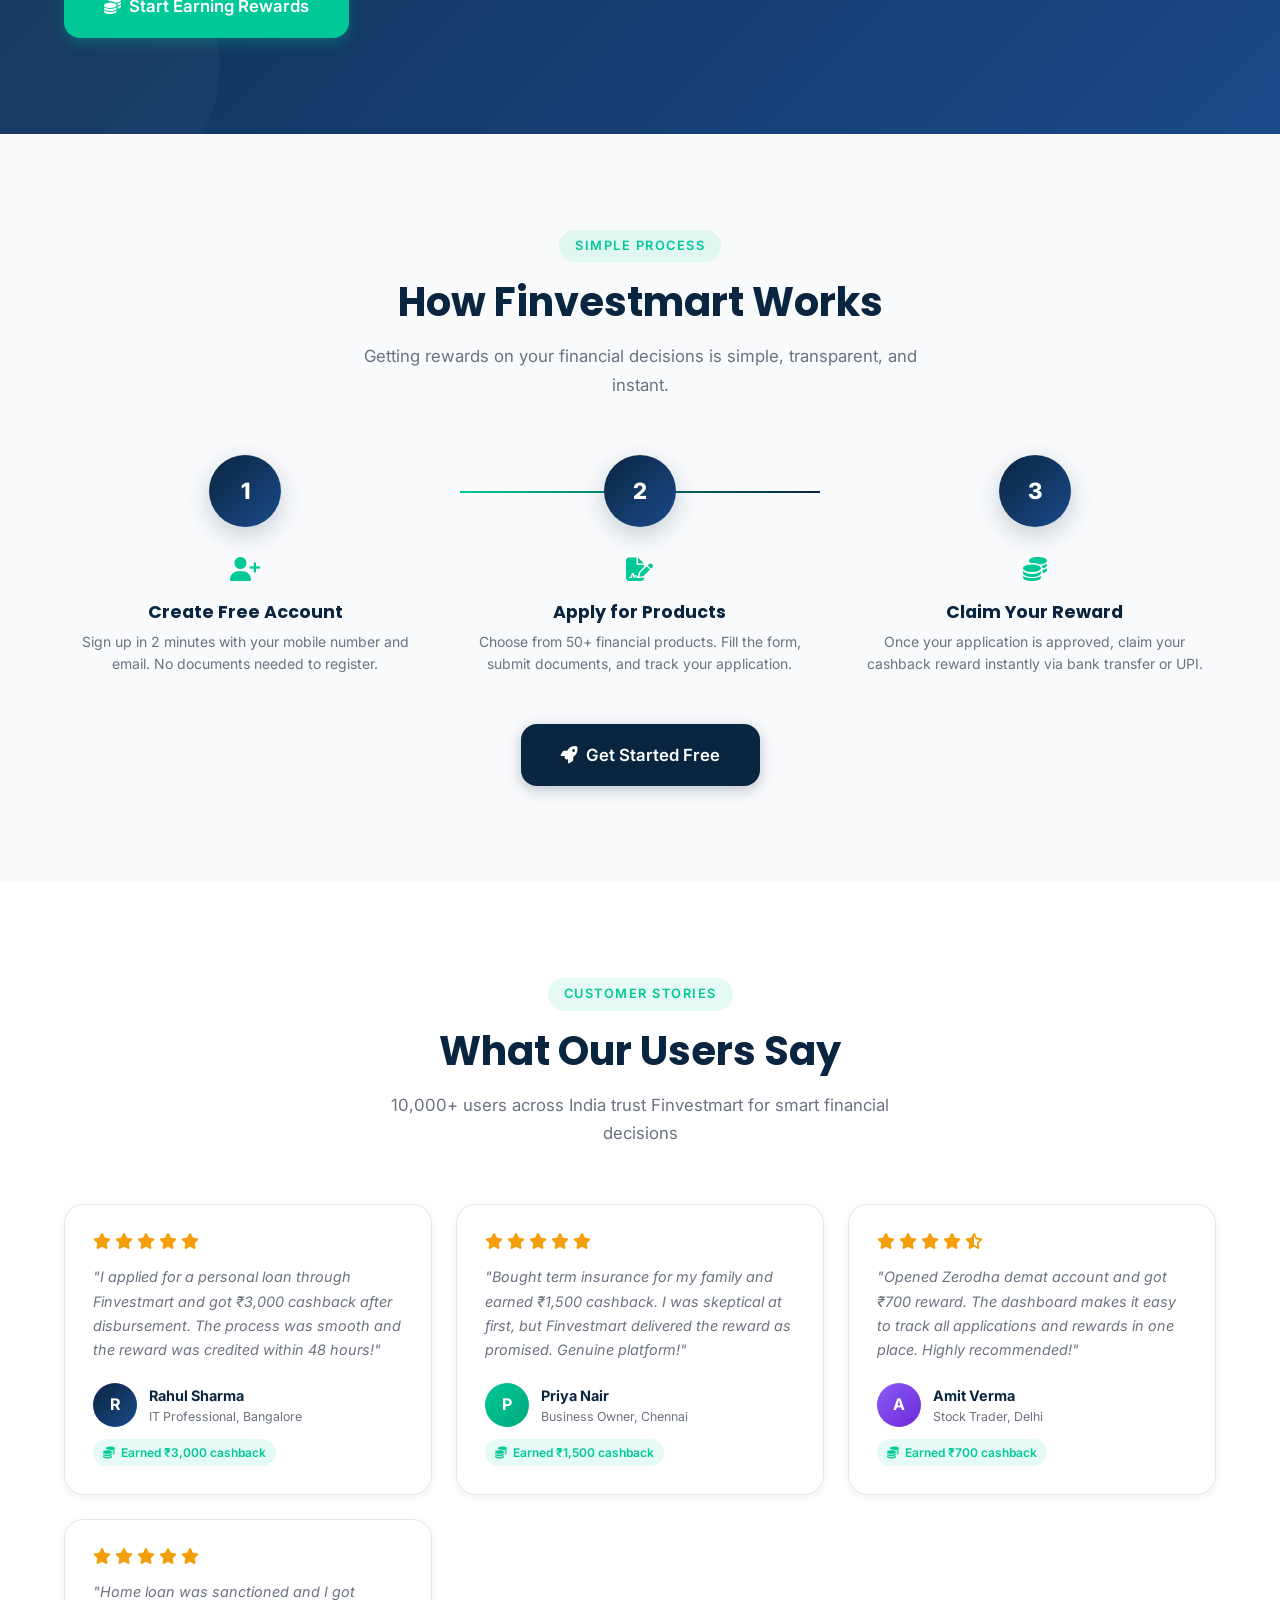
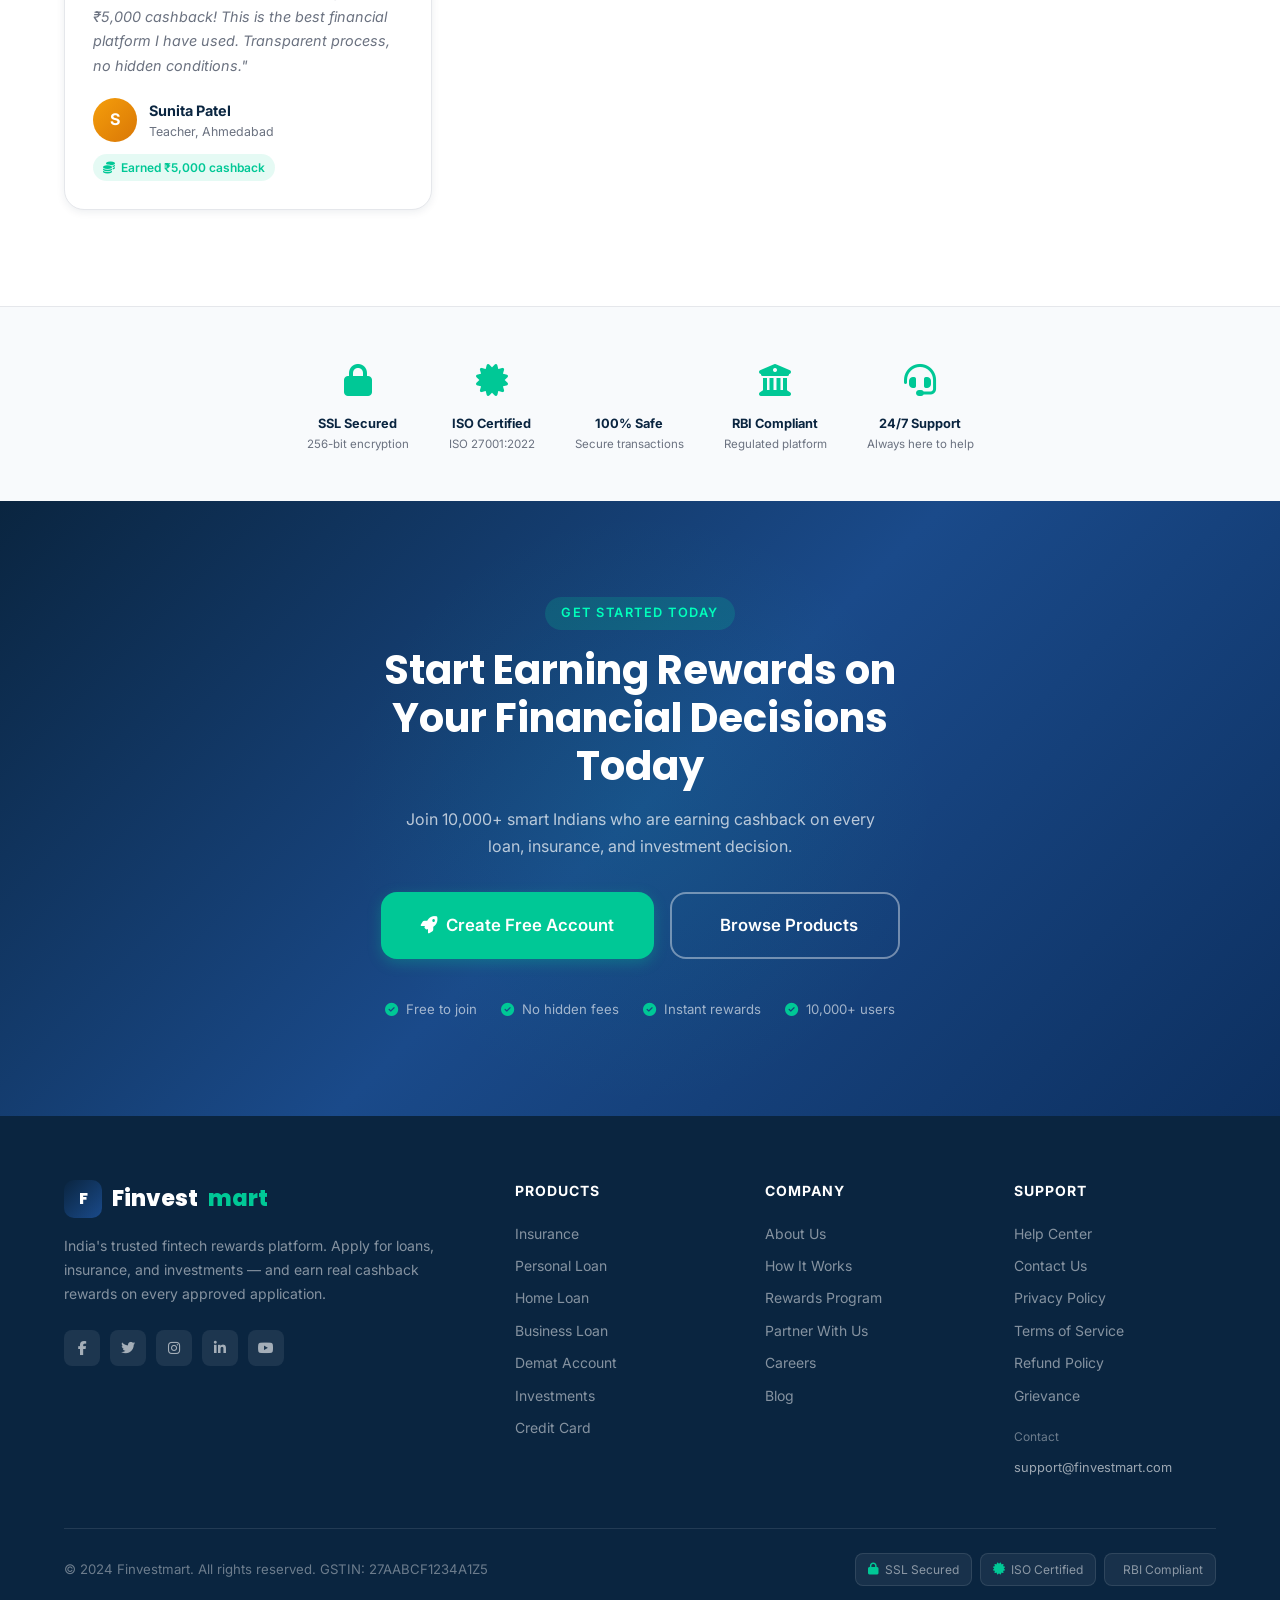
==== commit bf69d236: "Fix How It Works section step cards not rendering Replace CSS class-based step cards with fully inli" ====
--- a/index.html
+++ b/index.html
@@ -717,26 +717,28 @@
         <p class="section-subtitle">Getting rewards on your financial decisions is simple, transparent, and instant.</p>
       </div>
 
-      <div class="steps-grid">
-        <div class="step-card">
-          <div class="step-number">1</div>
-          <div class="step-icon"><i class="fas fa-user-plus"></i></div>
-          <h3 class="step-title">Create Free Account</h3>
-          <p class="step-desc">Sign up in 2 minutes with your mobile number and email. No documents needed to register.</p>
-        </div>
-
-        <div class="step-card">
-          <div class="step-number">2</div>
-          <div class="step-icon"><i class="fas fa-file-signature"></i></div>
-          <h3 class="step-title">Apply for Products</h3>
-          <p class="step-desc">Choose from 50+ financial products. Fill the form, submit documents, and track your application.</p>
-        </div>
-
-        <div class="step-card">
-          <div class="step-number">3</div>
-          <div class="step-icon"><i class="fas fa-coins"></i></div>
-          <h3 class="step-title">Claim Your Reward</h3>
-          <p class="step-desc">Once your application is approved, claim your cashback reward instantly via bank transfer or UPI.</p>
+      <div style="display:grid;grid-template-columns:repeat(3,1fr);gap:32px;margin-top:40px;position:relative;">
+        <div style="position:absolute;top:36px;left:calc(33.33% + 12px);right:calc(33.33% + 12px);height:2px;background:linear-gradient(90deg,#00C896,#0A2540);z-index:0;"></div>
+
+        <div style="text-align:center;position:relative;z-index:1;">
+          <div style="width:72px;height:72px;background:linear-gradient(135deg,#0A2540,#1a4a8a);border-radius:50%;display:flex;align-items:center;justify-content:center;font-size:1.4rem;font-weight:800;color:#fff;margin:0 auto 24px;box-shadow:0 8px 24px rgba(10,37,64,0.2);">1</div>
+          <div style="font-size:1.5rem;margin-bottom:12px;color:#00C896;"><i class="fas fa-user-plus"></i></div>
+          <h3 style="font-size:1.1rem;font-weight:700;margin-bottom:8px;color:#0A2540;">Create Free Account</h3>
+          <p style="font-size:0.875rem;color:#6B7280;line-height:1.6;">Sign up in 2 minutes with your mobile number and email. No documents needed to register.</p>
+        </div>
+
+        <div style="text-align:center;position:relative;z-index:1;">
+          <div style="width:72px;height:72px;background:linear-gradient(135deg,#0A2540,#1a4a8a);border-radius:50%;display:flex;align-items:center;justify-content:center;font-size:1.4rem;font-weight:800;color:#fff;margin:0 auto 24px;box-shadow:0 8px 24px rgba(10,37,64,0.2);">2</div>
+          <div style="font-size:1.5rem;margin-bottom:12px;color:#00C896;"><i class="fas fa-file-signature"></i></div>
+          <h3 style="font-size:1.1rem;font-weight:700;margin-bottom:8px;color:#0A2540;">Apply for Products</h3>
+          <p style="font-size:0.875rem;color:#6B7280;line-height:1.6;">Choose from 50+ financial products. Fill the form, submit documents, and track your application.</p>
+        </div>
+
+        <div style="text-align:center;position:relative;z-index:1;">
+          <div style="width:72px;height:72px;background:linear-gradient(135deg,#0A2540,#1a4a8a);border-radius:50%;display:flex;align-items:center;justify-content:center;font-size:1.4rem;font-weight:800;color:#fff;margin:0 auto 24px;box-shadow:0 8px 24px rgba(10,37,64,0.2);">3</div>
+          <div style="font-size:1.5rem;margin-bottom:12px;color:#00C896;"><i class="fas fa-coins"></i></div>
+          <h3 style="font-size:1.1rem;font-weight:700;margin-bottom:8px;color:#0A2540;">Claim Your Reward</h3>
+          <p style="font-size:0.875rem;color:#6B7280;line-height:1.6;">Once your application is approved, claim your cashback reward instantly via bank transfer or UPI.</p>
         </div>
       </div>
 
